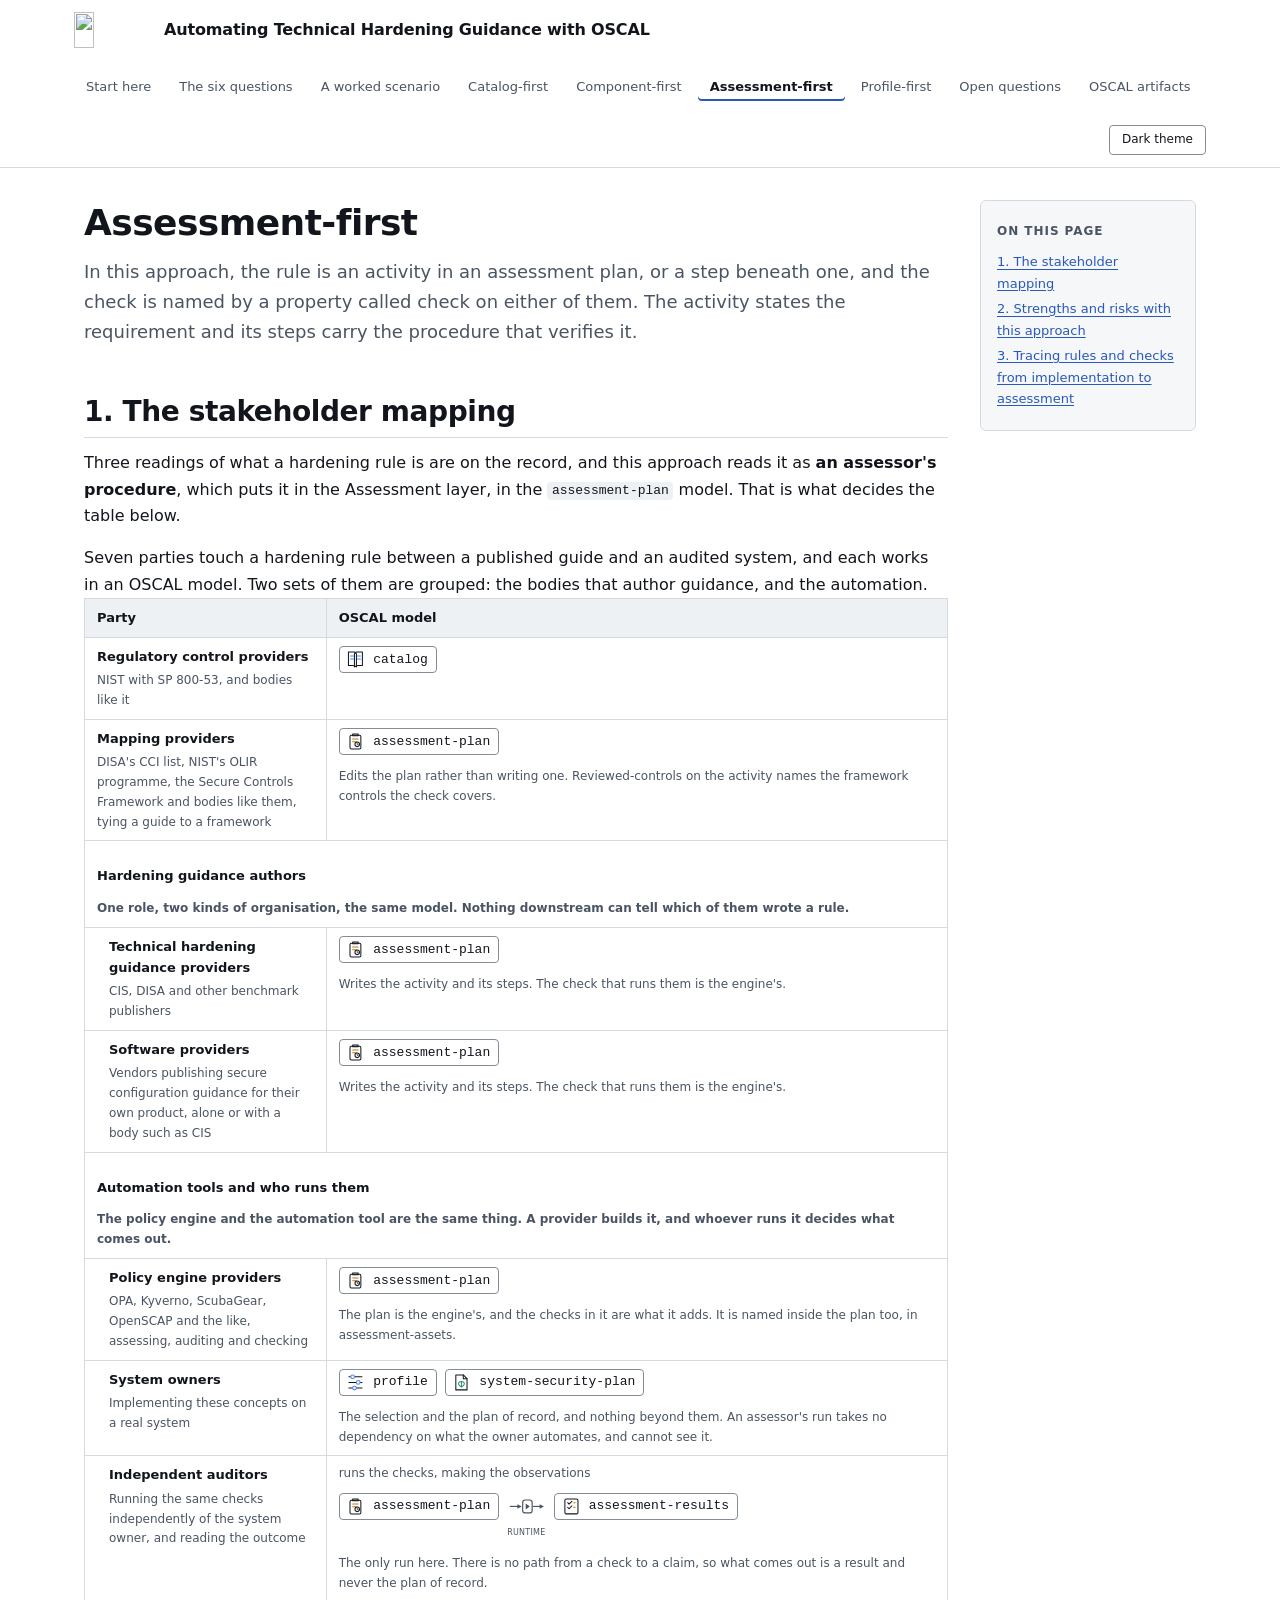
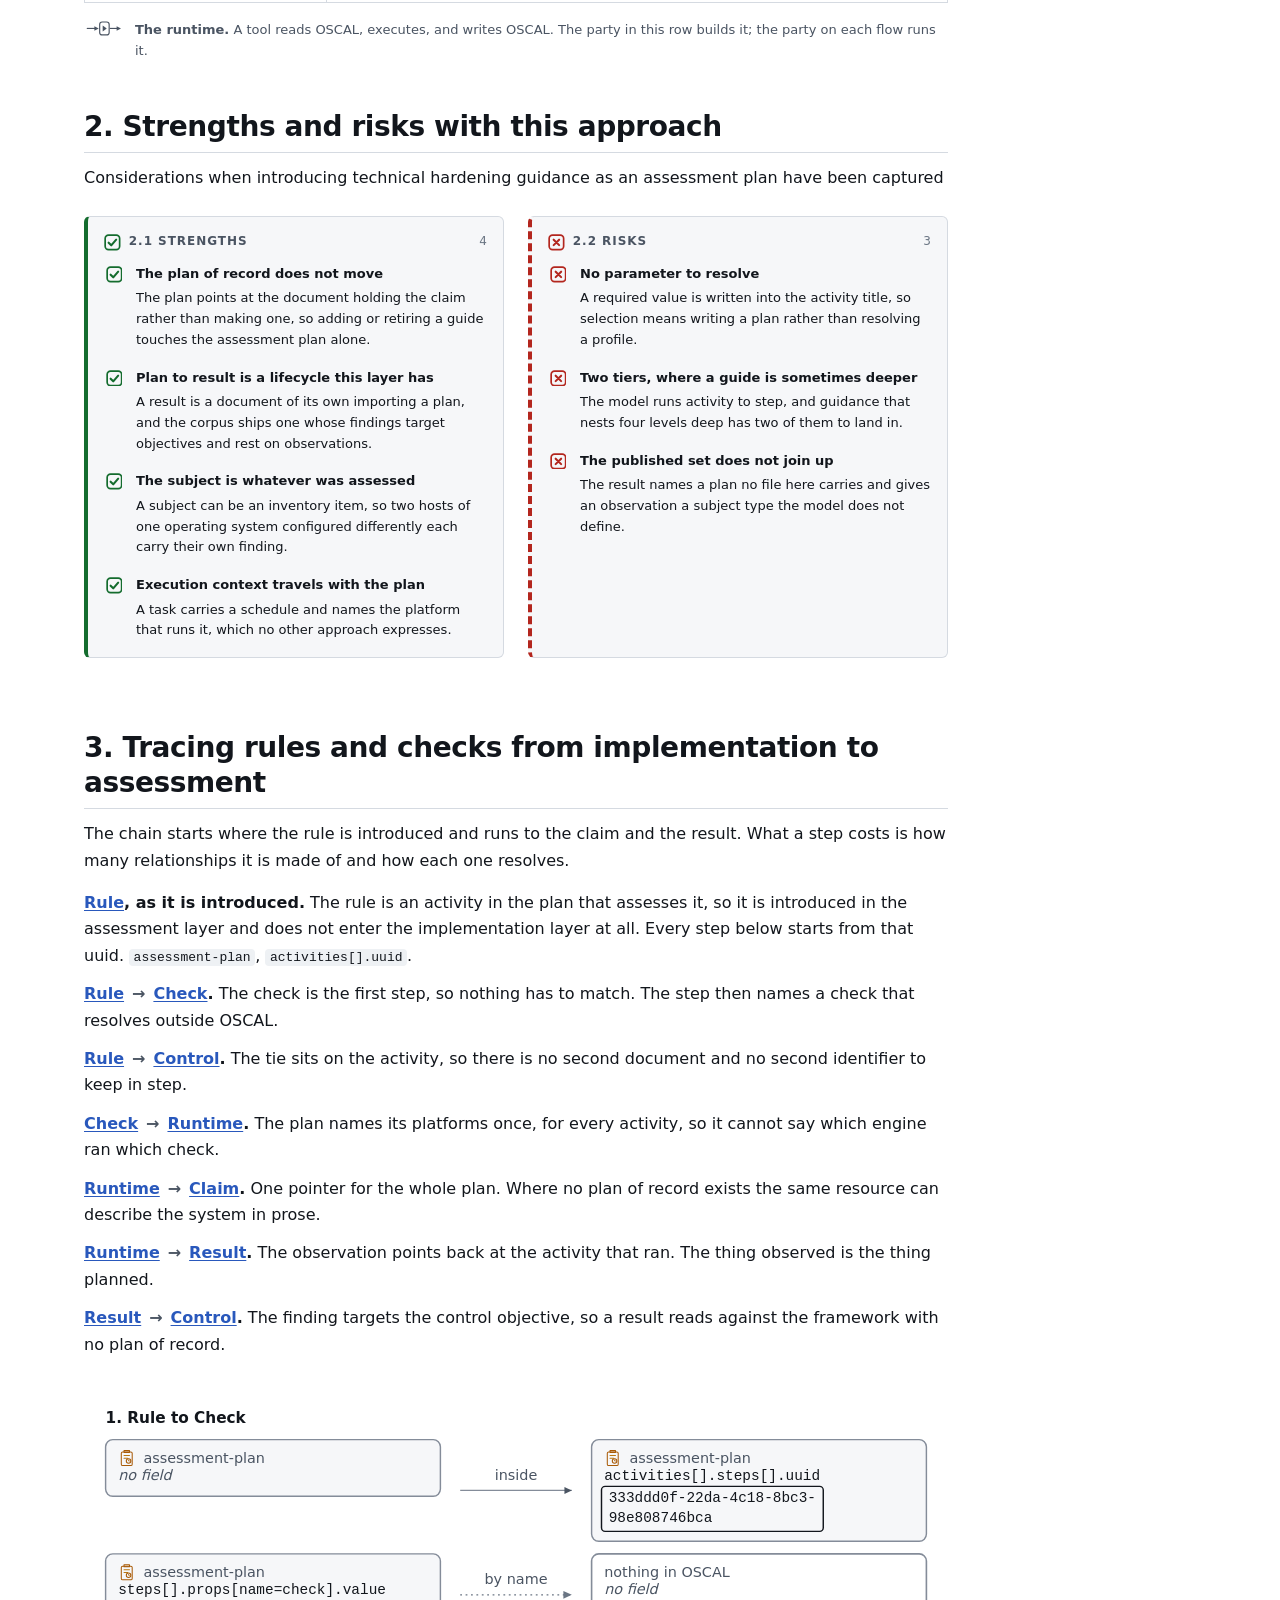
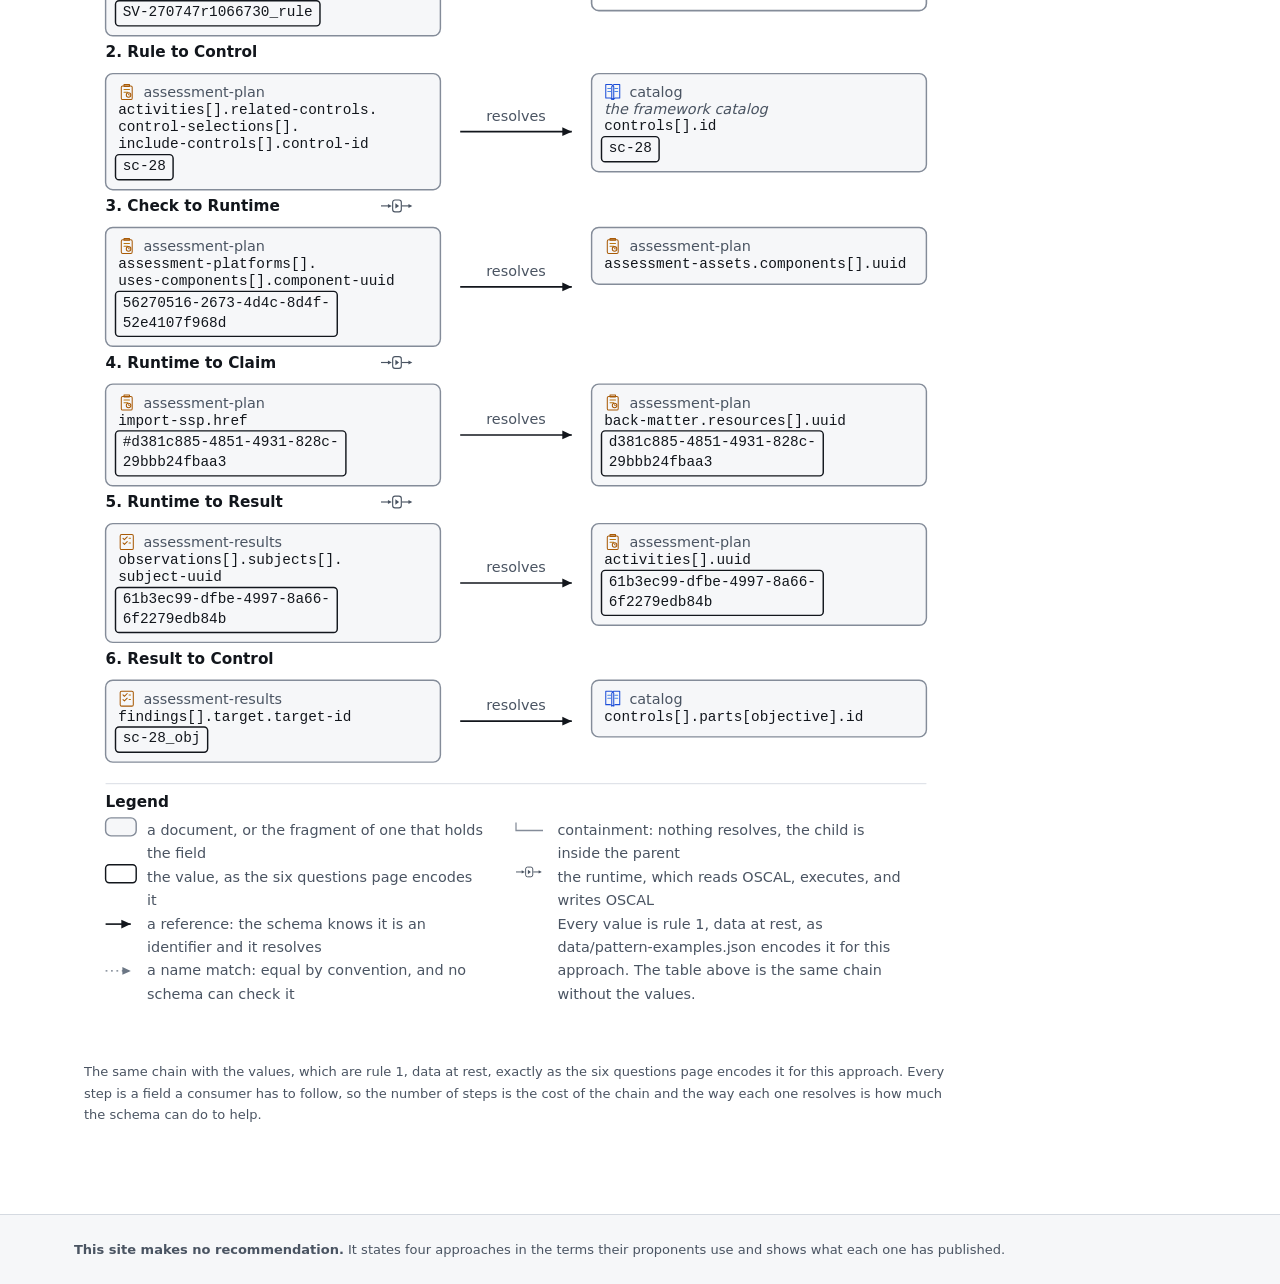
==== docs/analysis/2026-08-automating-technical-hardening-guidance/assessment-first.html @ 4251d50b "Add profile-first, a fourth approach, from the executable assessment methods concept note The harden" ====
<!doctype html>
<html lang="en" data-base=".">
<head>
<meta charset="utf-8">
<meta name="viewport" content="width=device-width, initial-scale=1">
<title>Assessment-first | Automating Technical Hardening Guidance with OSCAL</title>
<meta name="description" content="Benchmark content is published as OSCAL assessment plans, one activity or step per recommendation, with the link to a control carried on the activity.">
<meta name="color-scheme" content="light dark">
<meta property="og:title" content="Assessment-first">
<meta property="og:description" content="Benchmark content is published as OSCAL assessment plans, one activity or step per recommendation, with the link to a control carried on the activity.">
<meta property="og:type" content="article">
<meta property="og:site_name" content="Automating Technical Hardening Guidance with OSCAL">
<meta property="og:locale" content="en">
<meta name="twitter:card" content="summary">
<meta name="twitter:title" content="Assessment-first">
<meta name="twitter:description" content="Benchmark content is published as OSCAL assessment plans, one activity or step per recommendation, with the link to a control carried on the activity.">
<link rel="stylesheet" href="./assets/site.css">
<script>
  /* Set the theme before first paint so the page never flashes the wrong one. */
  (function () {
    var t = null;
    try { t = localStorage.getItem("tfg-theme"); } catch (e) {}
    if (!t) t = matchMedia("(prefers-color-scheme: dark)").matches ? "dark" : "light";
    document.documentElement.setAttribute("data-theme", t);
  })();
</script>
</head>
<body>

<a class="skip-link" href="#main">Skip to content</a>

<header class="site-header">
  <div class="site-header__inner">
    <p class="site-title"><a href="./index.html"><img class="site-logo site-logo--light" src="./assets/brand/oscal-foundation.png" alt="" width="208" height="96"><img class="site-logo site-logo--dark" src="./assets/brand/oscal-foundation-rev.png" alt="" width="208" height="96"><span>Automating Technical Hardening Guidance with OSCAL</span></a></p>
    <nav class="site-nav" aria-label="Sections">
      <ul>
        <li><a href="./index.html">Start here</a></li>
        <li><a href="./six-questions.html">The six questions</a></li>
        <li><a href="./scenario.html">A worked scenario</a></li>
        <li><a href="./catalog-first.html">Catalog-first</a></li>
        <li><a href="./component-first.html">Component-first</a></li>
        <li><a href="./assessment-first.html">Assessment-first</a></li>
        <li><a href="./profile-first.html">Profile-first</a></li>
        <li><a href="./questions.html">Open questions</a></li>
        <li><a href="./oscal-artifacts.html">OSCAL artifacts</a></li>
      </ul>
    </nav>
    <button type="button" class="theme-toggle" aria-pressed="false">Dark theme</button>
  </div>
</header>

<main id="main">

<h1>Assessment-first</h1>
<p class="lede">In this approach, the rule is an activity in an assessment plan, or a step beneath one, and the check is named by a property called check on either of them. The activity states the requirement and its steps carry the procedure that verifies it.</p>
<nav class="toc" aria-label="On this page">
  <span class="toc__label">On this page</span>
  <ol>
    <li><a href="#stakeholder">1. The stakeholder mapping</a></li>
    <li><a href="#tradeoffs">2. Strengths and risks with this approach</a></li>
    <li><a href="#joins">3. Tracing rules and checks from implementation to assessment</a></li>
  </ol>
</nav>
<section id="stakeholder">
<h2>1. The stakeholder mapping</h2>
<div class="tier2">
  <p>Three readings of what a hardening rule is are on the record, and this approach reads it as <strong>an assessor's procedure</strong>, which puts it in the Assessment layer, in the <code>assessment-plan</code> model. That is what decides the table below.</p>
  <p>Seven parties touch a hardening rule between a published guide and an audited system, and each works in an OSCAL model. Two sets of them are grouped: the bodies that author guidance, and the automation.</p>
</div>
<table class="criteria-table stakeholders">
  <thead><tr><th scope="col">Party</th><th scope="col">OSCAL model</th></tr></thead>
  <tbody>
    <tr><th scope="row">Regulatory control providers<span class="stakeholders__who">NIST with SP 800-53, and bodies like it</span></th><td><span class="mflow"><span class="mtile"><span class="model-icon model-icon--control"><svg viewBox="13.0728 14.0728 37.8544 37.8544" aria-hidden="true" focusable="false"><path d="M18 18H30L34 22V48L27 45H18V18Z" stroke-width="2.08" stroke-linecap="round" stroke-linejoin="round" stroke="currentColor" fill="none"/><path d="M46 18H34L30 22V48L37 45H46V18Z" stroke-width="2.08" stroke-linecap="round" stroke-linejoin="round" stroke="currentColor" fill="none"/><path d="M22 26L28 26" class="model-icon__soft" stroke-width="2.08" stroke-linecap="round" fill="none"/><path d="M22 32L28 32" class="model-icon__soft" stroke-width="2.08" stroke-linecap="round" fill="none"/><path d="M36 26L42 26" class="model-icon__soft" stroke-width="2.08" stroke-linecap="round" fill="none"/><path d="M36 32L42 32" class="model-icon__soft" stroke-width="2.08" stroke-linecap="round" fill="none"/></svg></span><span class="mtile__name">catalog</span></span></span></td></tr>
    <tr><th scope="row">Mapping providers<span class="stakeholders__who">DISA's CCI list, NIST's OLIR programme, the Secure Controls Framework and bodies like them, tying a guide to a framework</span></th><td><span class="mflow"><span class="mtile"><span class="model-icon model-icon--assessment"><svg viewBox="11.1907 10.6907 41.6186 41.6186" aria-hidden="true" focusable="false"><rect x="20" y="18" width="24" height="30" rx="3" stroke-width="2.27" stroke="currentColor" fill="none"/><path d="M26 15H38V19H26V15Z" stroke-width="2.27" stroke-linejoin="round" stroke="currentColor" fill="none"/><path d="M26 26L38 26" class="model-icon__soft" stroke-width="2.27" stroke-linecap="round" fill="none"/><path d="M26 32L34 32" class="model-icon__soft" stroke-width="2.27" stroke-linecap="round" fill="none"/><circle cx="36" cy="38" r="5" stroke-width="2.27" stroke="currentColor" fill="none"/><path d="M36 36V38H38" stroke-width="1.70" stroke-linecap="round" stroke="currentColor" fill="none"/></svg></span><span class="mtile__name">assessment-plan</span></span></span><span class="stakeholders__note">Edits the plan rather than writing one. Reviewed-controls on the activity names the framework controls the check covers.</span></td></tr>
    <tr class="stakeholders__group"><th scope="colgroup" colspan="2">Hardening guidance authors<span class="stakeholders__note">One role, two kinds of organisation, the same model. Nothing downstream can tell which of them wrote a rule.</span></th></tr>
    <tr class="stakeholders__in"><th scope="row">Technical hardening guidance providers<span class="stakeholders__who">CIS, DISA and other benchmark publishers</span></th><td><span class="mflow"><span class="mtile"><span class="model-icon model-icon--assessment"><svg viewBox="11.1907 10.6907 41.6186 41.6186" aria-hidden="true" focusable="false"><rect x="20" y="18" width="24" height="30" rx="3" stroke-width="2.27" stroke="currentColor" fill="none"/><path d="M26 15H38V19H26V15Z" stroke-width="2.27" stroke-linejoin="round" stroke="currentColor" fill="none"/><path d="M26 26L38 26" class="model-icon__soft" stroke-width="2.27" stroke-linecap="round" fill="none"/><path d="M26 32L34 32" class="model-icon__soft" stroke-width="2.27" stroke-linecap="round" fill="none"/><circle cx="36" cy="38" r="5" stroke-width="2.27" stroke="currentColor" fill="none"/><path d="M36 36V38H38" stroke-width="1.70" stroke-linecap="round" stroke="currentColor" fill="none"/></svg></span><span class="mtile__name">assessment-plan</span></span></span><span class="stakeholders__note">Writes the activity and its steps. The check that runs them is the engine's.</span></td></tr>
    <tr class="stakeholders__in"><th scope="row">Software providers<span class="stakeholders__who">Vendors publishing secure configuration guidance for their own product, alone or with a body such as CIS</span></th><td><span class="mflow"><span class="mtile"><span class="model-icon model-icon--assessment"><svg viewBox="11.1907 10.6907 41.6186 41.6186" aria-hidden="true" focusable="false"><rect x="20" y="18" width="24" height="30" rx="3" stroke-width="2.27" stroke="currentColor" fill="none"/><path d="M26 15H38V19H26V15Z" stroke-width="2.27" stroke-linejoin="round" stroke="currentColor" fill="none"/><path d="M26 26L38 26" class="model-icon__soft" stroke-width="2.27" stroke-linecap="round" fill="none"/><path d="M26 32L34 32" class="model-icon__soft" stroke-width="2.27" stroke-linecap="round" fill="none"/><circle cx="36" cy="38" r="5" stroke-width="2.27" stroke="currentColor" fill="none"/><path d="M36 36V38H38" stroke-width="1.70" stroke-linecap="round" stroke="currentColor" fill="none"/></svg></span><span class="mtile__name">assessment-plan</span></span></span><span class="stakeholders__note">Writes the activity and its steps. The check that runs them is the engine's.</span></td></tr>
    <tr class="stakeholders__group"><th scope="colgroup" colspan="2">Automation tools and who runs them<span class="stakeholders__note">The policy engine and the automation tool are the same thing. A provider builds it, and whoever runs it decides what comes out.</span></th></tr>
    <tr class="stakeholders__in"><th scope="row">Policy engine providers<span class="stakeholders__who">OPA, Kyverno, ScubaGear, OpenSCAP and the like, assessing, auditing and checking</span></th><td><span class="mflow"><span class="mtile"><span class="model-icon model-icon--assessment"><svg viewBox="11.1907 10.6907 41.6186 41.6186" aria-hidden="true" focusable="false"><rect x="20" y="18" width="24" height="30" rx="3" stroke-width="2.27" stroke="currentColor" fill="none"/><path d="M26 15H38V19H26V15Z" stroke-width="2.27" stroke-linejoin="round" stroke="currentColor" fill="none"/><path d="M26 26L38 26" class="model-icon__soft" stroke-width="2.27" stroke-linecap="round" fill="none"/><path d="M26 32L34 32" class="model-icon__soft" stroke-width="2.27" stroke-linecap="round" fill="none"/><circle cx="36" cy="38" r="5" stroke-width="2.27" stroke="currentColor" fill="none"/><path d="M36 36V38H38" stroke-width="1.70" stroke-linecap="round" stroke="currentColor" fill="none"/></svg></span><span class="mtile__name">assessment-plan</span></span></span><span class="stakeholders__note">The plan is the engine's, and the checks in it are what it adds. It is named inside the plan too, in assessment-assets.</span></td></tr>
    <tr class="stakeholders__in"><th scope="row">System owners<span class="stakeholders__who">Implementing these concepts on a real system</span></th><td><span class="mflow"><span class="mtile"><span class="model-icon model-icon--control"><svg viewBox="11.8161 11.8161 40.3678 40.3678" aria-hidden="true" focusable="false"><path d="M18 20H46" stroke-width="2.21" stroke-linecap="round" stroke="currentColor" fill="none"/><path d="M18 32H46" stroke-width="2.21" stroke-linecap="round" stroke="currentColor" fill="none"/><path d="M18 44H46" stroke-width="2.21" stroke-linecap="round" stroke="currentColor" fill="none"/><circle cx="26" cy="20" r="4" class="model-icon__soft model-icon__knockout" stroke-width="2.21"/><circle cx="38" cy="32" r="4" class="model-icon__soft model-icon__knockout" stroke-width="2.21"/><circle cx="30" cy="44" r="4" class="model-icon__soft model-icon__knockout" stroke-width="2.21"/></svg></span><span class="mtile__name">profile</span></span><span class="mtile"><span class="model-icon model-icon--implementation"><svg viewBox="11.8161 11.8161 40.3678 40.3678" aria-hidden="true" focusable="false"><path d="M20 16H36L44 24V48H20V16Z" stroke-width="2.21" stroke-linecap="round" stroke-linejoin="round" stroke="currentColor" fill="none"/><path d="M36 16V24H44" stroke-width="2.21" stroke-linecap="round" stroke-linejoin="round" stroke="currentColor" fill="none"/><path d="M32 30V40M32 30L28 31L26 33L26 36L28 39L32 42L36 39L38 36L38 33L36 31L32 30Z" class="model-icon__soft" stroke-width="2.21" stroke-linecap="round" stroke-linejoin="round" fill="none"/></svg></span><span class="mtile__name">system-security-plan</span></span></span><span class="stakeholders__note">The selection and the plan of record, and nothing beyond them. An assessor's run takes no dependency on what the owner automates, and cannot see it.</span></td></tr>
    <tr class="stakeholders__in"><th scope="row">Independent auditors<span class="stakeholders__who">Running the same checks independently of the system owner, and reading the outcome</span></th><td><span class="mflow"><span class="mflow__by">runs the checks, making the observations</span><span class="mflow__run"><span class="lineage__end"><span class="lineage__box"><span class="mtile"><span class="model-icon model-icon--assessment"><svg viewBox="11.1907 10.6907 41.6186 41.6186" aria-hidden="true" focusable="false"><rect x="20" y="18" width="24" height="30" rx="3" stroke-width="2.27" stroke="currentColor" fill="none"/><path d="M26 15H38V19H26V15Z" stroke-width="2.27" stroke-linejoin="round" stroke="currentColor" fill="none"/><path d="M26 26L38 26" class="model-icon__soft" stroke-width="2.27" stroke-linecap="round" fill="none"/><path d="M26 32L34 32" class="model-icon__soft" stroke-width="2.27" stroke-linecap="round" fill="none"/><circle cx="36" cy="38" r="5" stroke-width="2.27" stroke="currentColor" fill="none"/><path d="M36 36V38H38" stroke-width="1.70" stroke-linecap="round" stroke="currentColor" fill="none"/></svg></span><span class="mtile__name">assessment-plan</span></span></span><span class="lineage__q"></span></span><span class="lineage__end lineage__end--mark"><span class="lineage__box"><svg class="mflow__runtime" viewBox="0 0 46 20" aria-hidden="true" focusable="false"><path d="M1,10 H12.5" fill="none" stroke="currentColor" stroke-width="1.5"/><path d="M16.4,10 L10.8,7.1 v5.8 Z" fill="currentColor"/><rect x="17.6" y="1.7" width="12.2" height="16.6" rx="3.2" fill="none" stroke="currentColor" stroke-width="1.5"/><path d="M21.5,6.1 L26.7,10 L21.5,13.9 Z" fill="currentColor"/><path d="M30.6,10 H41" fill="none" stroke="currentColor" stroke-width="1.5"/><path d="M45,10 L39.4,7.1 v5.8 Z" fill="currentColor"/></svg></span><span class="lineage__q">runtime</span><span class="visually-hidden"> is read by the policy engine, which runs and writes </span></span><span class="lineage__end"><span class="lineage__box"><span class="mtile"><span class="model-icon model-icon--assessment"><svg viewBox="11.8161 11.8161 40.3678 40.3678" aria-hidden="true" focusable="false"><rect x="18" y="16" width="28" height="32" rx="3" stroke-width="2.21" stroke="currentColor" fill="none"/><path d="M24 24L27 27L33 21" stroke-width="2.21" stroke-linecap="round" stroke-linejoin="round" stroke="currentColor" fill="none"/><path d="M24 34L27 37L33 31" stroke-width="2.21" stroke-linecap="round" stroke-linejoin="round" stroke="currentColor" fill="none"/><path d="M37 24L40 24" class="model-icon__soft" stroke-width="2.21" stroke-linecap="round" fill="none"/><path d="M37 34L40 34" class="model-icon__soft" stroke-width="2.21" stroke-linecap="round" fill="none"/></svg></span><span class="mtile__name">assessment-results</span></span></span><span class="lineage__q"></span></span></span></span><span class="stakeholders__note">The only run here. There is no path from a check to a claim, so what comes out is a result and never the plan of record.</span></td></tr>
  </tbody>
</table>
<p class="stakeholders__key"><svg class="mflow__runtime" viewBox="0 0 46 20" aria-hidden="true" focusable="false"><path d="M1,10 H12.5" fill="none" stroke="currentColor" stroke-width="1.5"/><path d="M16.4,10 L10.8,7.1 v5.8 Z" fill="currentColor"/><rect x="17.6" y="1.7" width="12.2" height="16.6" rx="3.2" fill="none" stroke="currentColor" stroke-width="1.5"/><path d="M21.5,6.1 L26.7,10 L21.5,13.9 Z" fill="currentColor"/><path d="M30.6,10 H41" fill="none" stroke="currentColor" stroke-width="1.5"/><path d="M45,10 L39.4,7.1 v5.8 Z" fill="currentColor"/></svg><span><strong>The runtime.</strong> A tool reads OSCAL, executes, and writes OSCAL. The party in this row builds it; the party on each flow runs it.</span></p>
</section>
<section id="tradeoffs">
<h2>2. Strengths and risks with this approach</h2>
<div class="tier2">
  <p>Considerations when introducing technical hardening guidance as an assessment plan have been captured</p>
</div>
<div class="tradeoffs">
  <div class="tradeoffs__side tradeoffs__side--pro">
    <h3 class="tradeoffs__head"><span class="tradeoff__mark"><svg viewBox="0 0 16 16" aria-hidden="true" focusable="false"><rect x="1.1" y="1.1" width="13.8" height="13.8" rx="3.2" fill="none" stroke="currentColor" stroke-width="1.6"/><path d="M4.4 8.3 L6.9 10.8 L11.6 5.4" fill="none" stroke="currentColor" stroke-width="2" stroke-linecap="round" stroke-linejoin="round"/></svg></span>2.1 Strengths<span class="tradeoffs__count">4</span></h3>
    <ol class="tradeoffs__list">
      <li class="tradeoff">
        <span class="tradeoff__mark"><svg viewBox="0 0 16 16" aria-hidden="true" focusable="false"><rect x="1.1" y="1.1" width="13.8" height="13.8" rx="3.2" fill="none" stroke="currentColor" stroke-width="1.6"/><path d="M4.4 8.3 L6.9 10.8 L11.6 5.4" fill="none" stroke="currentColor" stroke-width="2" stroke-linecap="round" stroke-linejoin="round"/></svg></span>
        <p class="tradeoff__title">The plan of record does not move</p>
        <p class="tradeoff__body">The plan points at the document holding the claim rather than making one, so adding or retiring a guide touches the assessment plan alone.</p>
      </li>
      <li class="tradeoff">
        <span class="tradeoff__mark"><svg viewBox="0 0 16 16" aria-hidden="true" focusable="false"><rect x="1.1" y="1.1" width="13.8" height="13.8" rx="3.2" fill="none" stroke="currentColor" stroke-width="1.6"/><path d="M4.4 8.3 L6.9 10.8 L11.6 5.4" fill="none" stroke="currentColor" stroke-width="2" stroke-linecap="round" stroke-linejoin="round"/></svg></span>
        <p class="tradeoff__title">Plan to result is a lifecycle this layer has</p>
        <p class="tradeoff__body">A result is a document of its own importing a plan, and the corpus ships one whose findings target objectives and rest on observations.</p>
      </li>
      <li class="tradeoff">
        <span class="tradeoff__mark"><svg viewBox="0 0 16 16" aria-hidden="true" focusable="false"><rect x="1.1" y="1.1" width="13.8" height="13.8" rx="3.2" fill="none" stroke="currentColor" stroke-width="1.6"/><path d="M4.4 8.3 L6.9 10.8 L11.6 5.4" fill="none" stroke="currentColor" stroke-width="2" stroke-linecap="round" stroke-linejoin="round"/></svg></span>
        <p class="tradeoff__title">The subject is whatever was assessed</p>
        <p class="tradeoff__body">A subject can be an inventory item, so two hosts of one operating system configured differently each carry their own finding.</p>
      </li>
      <li class="tradeoff">
        <span class="tradeoff__mark"><svg viewBox="0 0 16 16" aria-hidden="true" focusable="false"><rect x="1.1" y="1.1" width="13.8" height="13.8" rx="3.2" fill="none" stroke="currentColor" stroke-width="1.6"/><path d="M4.4 8.3 L6.9 10.8 L11.6 5.4" fill="none" stroke="currentColor" stroke-width="2" stroke-linecap="round" stroke-linejoin="round"/></svg></span>
        <p class="tradeoff__title">Execution context travels with the plan</p>
        <p class="tradeoff__body">A task carries a schedule and names the platform that runs it, which no other approach expresses.</p>
      </li>
    </ol>
  </div>
  <div class="tradeoffs__side tradeoffs__side--con">
    <h3 class="tradeoffs__head"><span class="tradeoff__mark"><svg viewBox="0 0 16 16" aria-hidden="true" focusable="false"><rect x="1.1" y="1.1" width="13.8" height="13.8" rx="3.2" fill="none" stroke="currentColor" stroke-width="1.6"/><path d="M5.4 5.4 L10.6 10.6 M10.6 5.4 L5.4 10.6" fill="none" stroke="currentColor" stroke-width="2" stroke-linecap="round"/></svg></span>2.2 Risks<span class="tradeoffs__count">3</span></h3>
    <ol class="tradeoffs__list">
      <li class="tradeoff">
        <span class="tradeoff__mark"><svg viewBox="0 0 16 16" aria-hidden="true" focusable="false"><rect x="1.1" y="1.1" width="13.8" height="13.8" rx="3.2" fill="none" stroke="currentColor" stroke-width="1.6"/><path d="M5.4 5.4 L10.6 10.6 M10.6 5.4 L5.4 10.6" fill="none" stroke="currentColor" stroke-width="2" stroke-linecap="round"/></svg></span>
        <p class="tradeoff__title">No parameter to resolve</p>
        <p class="tradeoff__body">A required value is written into the activity title, so selection means writing a plan rather than resolving a profile.</p>
      </li>
      <li class="tradeoff">
        <span class="tradeoff__mark"><svg viewBox="0 0 16 16" aria-hidden="true" focusable="false"><rect x="1.1" y="1.1" width="13.8" height="13.8" rx="3.2" fill="none" stroke="currentColor" stroke-width="1.6"/><path d="M5.4 5.4 L10.6 10.6 M10.6 5.4 L5.4 10.6" fill="none" stroke="currentColor" stroke-width="2" stroke-linecap="round"/></svg></span>
        <p class="tradeoff__title">Two tiers, where a guide is sometimes deeper</p>
        <p class="tradeoff__body">The model runs activity to step, and guidance that nests four levels deep has two of them to land in.</p>
      </li>
      <li class="tradeoff">
        <span class="tradeoff__mark"><svg viewBox="0 0 16 16" aria-hidden="true" focusable="false"><rect x="1.1" y="1.1" width="13.8" height="13.8" rx="3.2" fill="none" stroke="currentColor" stroke-width="1.6"/><path d="M5.4 5.4 L10.6 10.6 M10.6 5.4 L5.4 10.6" fill="none" stroke="currentColor" stroke-width="2" stroke-linecap="round"/></svg></span>
        <p class="tradeoff__title">The published set does not join up</p>
        <p class="tradeoff__body">The result names a plan no file here carries and gives an observation a subject type the model does not define.</p>
      </li>
    </ol>
  </div>
</div>
</section>
<section id="joins" class="wide">
<h2>3. Tracing rules and checks from implementation to assessment</h2>
<div class="tier2">
  <p>The chain starts where the rule is introduced and runs to the claim and the result. What a step costs is how many relationships it is made of and how each one resolves.</p>
  <ol class="joins__steps">
    <li><strong><a href="./six-questions.html#q1-assessment-first">Rule</a>, as it is introduced.</strong> The rule is an activity in the plan that assesses it, so it is introduced in the assessment layer and does not enter the implementation layer at all. Every step below starts from that uuid. <code>assessment-plan</code>, <code>activities[].uuid</code>.</li>
    <li><strong><a href="./six-questions.html#q1-assessment-first">Rule</a> <span class="joins__to" aria-hidden="true">&rarr;</span><span class="visually-hidden">to</span> <a href="./six-questions.html#q3-assessment-first">Check</a>.</strong> The check is the first step, so nothing has to match. The step then names a check that resolves outside OSCAL.</li>
    <li><strong><a href="./six-questions.html#q1-assessment-first">Rule</a> <span class="joins__to" aria-hidden="true">&rarr;</span><span class="visually-hidden">to</span> <a href="./six-questions.html#q2-assessment-first">Control</a>.</strong> The tie sits on the activity, so there is no second document and no second identifier to keep in step.</li>
    <li><strong><a href="./six-questions.html#q3-assessment-first">Check</a> <span class="joins__to" aria-hidden="true">&rarr;</span><span class="visually-hidden">to</span> <a href="./six-questions.html#q5-assessment-first">Runtime</a>.</strong> The plan names its platforms once, for every activity, so it cannot say which engine ran which check.</li>
    <li><strong><a href="./six-questions.html#q5-assessment-first">Runtime</a> <span class="joins__to" aria-hidden="true">&rarr;</span><span class="visually-hidden">to</span> <a href="./six-questions.html#q6a-assessment-first">Claim</a>.</strong> One pointer for the whole plan. Where no plan of record exists the same resource can describe the system in prose.</li>
    <li><strong><a href="./six-questions.html#q5-assessment-first">Runtime</a> <span class="joins__to" aria-hidden="true">&rarr;</span><span class="visually-hidden">to</span> <a href="./six-questions.html#q6b-assessment-first">Result</a>.</strong> The observation points back at the activity that ran. The thing observed is the thing planned.</li>
    <li><strong><a href="./six-questions.html#q6b-assessment-first">Result</a> <span class="joins__to" aria-hidden="true">&rarr;</span><span class="visually-hidden">to</span> <a href="./six-questions.html#q2-assessment-first">Control</a>.</strong> The finding targets the control objective, so a result reads against the framework with no plan of record.</li>
  </ol>
</div>
<figure>
  <div class="diagram" data-diagram="73-join-assessment"></div>
  <figcaption>The same chain with the values, which are rule 1, data at rest, exactly as the six questions page encodes it for this approach. Every step is a field a consumer has to follow, so the number of steps is the cost of the chain and the way each one resolves is how much the schema can do to help.</figcaption>
</figure>
</section>

</main>

<!-- Footer kept identical to assets/shell.html. The generator used to emit a
     longer one carrying provenance, sources and a data-generated stamp; the
     shell was since reduced to the one line that matters and site.js stopped
     wiring data-generated, so regenerating these pages reintroduced a hook
     nothing filled. One footer, one place. -->
<footer class="site-footer">
  <div class="site-footer__inner">
    <p><strong>This site makes no recommendation.</strong> It states four approaches in the
       terms their proponents use and shows what each one has published.</p>
  </div>
</footer>

<!-- Read only when the page is opened from a folder rather than served.
     Generated by tools/bundle.py from data/; a served copy ignores it. -->
<script src="./assets/bundle.js"></script>
<script src="./assets/highlight.js"></script>
<script src="./assets/site.js"></script>

</body>
</html>
---- docs/analysis/2026-08-automating-technical-hardening-guidance/assets/site.css ----
/* ==========================================================================
   The six questions about a rule and a check
   Design system. One stylesheet, no build step, no external requests.

   Sections, in order:
     1. TOKENS        the only place raw colour values appear
     2. RESET
     3. LAYOUT
     4. TYPOGRAPHY
     5. COMPONENTS
     6. UTILITIES
     7. PRINT
     8. REDUCED MOTION

   The question palette was selected by simulation, not by eye. Six hues sit on
   a monotonic lightness ladder so that dichromats retain a second discriminating
   channel when hue collapses. Measured minimum perceptual distance (CIE76)
   across normal vision, deuteranopia and protanopia:
       light theme   dE 23.4 dichromat / 32.9 normal
       dark theme    dE 18.8 dichromat / 35.0 normal
   Colour is never the only channel: every rendering also carries the question
   number and a short label.
   ========================================================================== */

/* ==========================================================================
   1. TOKENS
   ========================================================================== */

:root {
  /* --- surface, text, line ------------------------------------------------ */
  --bg:             #FFFFFF;
  --bg-subtle:      #F6F7F9;
  --bg-inset:       #EEF1F4;
  --bg-code:        #F8F9FB;
  --text:           #12161C;
  --text-muted:     #4A5462;
  --text-faint:     #6B7684;
  --border:         #D5DAE1;   /* hairline separators, decorative           */
  --border-strong:  #848C99;   /* meaningful outlines, 3.39:1 on --bg       */

  /* --- accent -------------------------------------------------------------
     The OSCAL Foundation's primary is #4E79D8, hue 221, saturation 0.64. It is
     4.16:1 on --bg and 4.36:1 on the dark --bg, so it clears neither theme's
     4.5 for a link and cannot be the accent itself. Adopting it as one would
     have traded this file's whole argument for a colour match.

     So the hue and the saturation are adopted and only the lightness moves,
     to wherever the contrast the site already had comes back. 45% here, 6.53:1
     against the 6.57:1 of the #0B5FA5 it replaces; 75% in dark, 8.36:1 against
     8.29:1. Every accent pair on the site is within 0.07 of where it was, and
     the hue is the Foundation's rather than the cyan-leaning 205 it was.

     The brand blue is drawn at full strength where it is identity rather than
     text, which is the one place 4.16:1 is the right number. */
  --accent:         #2958BC;   /* 6.53:1 on --bg, 6.09:1 on --bg-subtle */
  --accent-fg:      #FFFFFF;   /* 6.53:1 on --accent */
  --focus:          #2958BC;
  --shadow:         0 1px 2px rgb(18 22 28 / 8%), 0 4px 12px rgb(18 22 28 / 6%);

  /* --- media-type icon ----------------------------------------------------
     A PDF badge is red because a reader expects it to be, and expectation is
     worth something on an icon that has to be recognised at 27px. It is the
     one media type with a colour convention, so it is the one that gets a
     token; XML and JSON stay on --accent with everything else that links.

     This is decoration, not information. Red and --accent sit at almost the
     same lightness, 1.1:1, so they collapse for a dichromat and in grayscale.
     What tells the three media types apart is the word on the badge, which is
     part of the drawing, and the file name and type on the link's own title.
     Contrast here is measured against --bg, because the letters are reversed
     out of the fill in the page colour. */
  --micon-pdf:      #C0281E;   /* 5.89:1 on --bg */

  /* --- strength and risk ---------------------------------------------------
     The two colours of the tradeoffs block, and the one place on this site
     where green and red carry meaning. Three things make that safe.

     They are never the only channel. Each entry carries a box with a tick or a
     box with a cross, which are different shapes; the two columns keep the
     solid and dashed edges they had before the colour arrived; and each column
     is headed with the word. A dichromat, a grayscale printer and a screen
     reader each have something to go on.

     They are matched in contrast, deliberately, to within a hundredth: 6.53
     against 6.54 here and 7.97 against 7.98 in dark. A red that shouted louder
     than the green would be an argument, on a block whose whole point is that
     the two sides are given the same weight.

     They clear 4.5:1 on both surfaces they are drawn on, so they would be
     legible as text and are comfortable as a 1.6px stroke. */
  --strength:       #146C2E;   /* 6.53:1 on --bg, 6.10:1 on --bg-subtle */
  --risk:           #B3261E;   /* 6.54:1 on --bg, 6.10:1 on --bg-subtle */

  /* --- the inline JSON view ------------------------------------------------
     A code surface that does not follow the theme. The worked example's JSON is
     read as an artifact rather than as page content, and an artifact that
     inverts when the reader flips the theme reads as part of the page. So these
     five are identical in both themes, which is why they are written twice
     rather than inherited: tools/verify.py --a11y resolves tokens per theme and
     a token defined in one block only would be missing from the other.

     Contrast is measured against --code-bg rather than --bg, because nothing
     here is ever drawn on the page background. */
  --code-bg:        #12161C;
  --code-fg:        #E8ECF1;   /* 14.8:1 on --code-bg */
  --code-dim:       #8592A2;   /* 5.9:1 on --code-bg, for context lines */
  --code-focus:     #1E2733;   /* the lift under the lines being pointed at */
  --code-rule:      #303A47;
  /* Syntax, on the same fixed surface. Defined in both blocks with the same
     values so the two definitions cannot drift. */
  --code-key:       #8FC8FF;   /* 8.9:1 on --code-bg */
  --code-str:       #A5D6FF;   /* 10.6:1 */
  --code-num:       #F2CC60;   /* 11.5:1 */
  --code-bool:      #FFA657;   /* 9.6:1 */
  --code-warn-bg:   #3D2D0A;

  /* --- question palette, base (borders, diagram strokes, chip accents) ----
     The framework is the six questions. These token names, the .slot-*
     classes and the slot keys in data/ still say slot: they are machine
     identifiers no reader ever sees, and renaming them would churn this
     file, tools/diagrams.py and nineteen SVG files for no reader's benefit.
     Everything rendered says question. */
  --slot-1: #930019;   /* Rule                       hue  30, L* 30 */
  --slot-2: #004DB3;   /* Control tie                hue 290, L* 35 */
  --slot-3: #00696C;   /* Check                      hue 200, L* 40 */
  --slot-4: #0071A7;   /* Subject                    hue 260, L* 45 */
  --slot-5: #6F7F00;   /* Actor                      hue 110, L* 50 */
  --slot-6: #009765;   /* Satisfaction               hue 160, L* 55 */

  --slot-1-bg: #FFEDEA;  --slot-1-fg: #8F0F1D;  --slot-1-border: #9D413C;
  --slot-2-bg: #EFEFFF;  --slot-2-fg: #1248A5;  --slot-2-border: #5666B0;
  --slot-3-bg: #D7F7F7;  --slot-3-fg: #005759;  --slot-3-border: #008588;
  --slot-4-bg: #E6F2FF;  --slot-4-fg: #00527C;  --slot-4-border: #008BCD;
  --slot-5-bg: #F2F2DD;  --slot-5-fg: #485300;  --slot-5-border: #8E9645;
  --slot-6-bg: #DEF6E9;  --slot-6-fg: #005A3A;  --slot-6-border: #47B081;

  /* --- empty-state renderings ---------------------------------------------
     Three states must be told apart in colour, in grayscale and in print, so
     each is carried by geometry rather than by hue. */
  --empty-line:        var(--border-strong);
  --empty-dot:         var(--text-faint);
  --empty-absent-fill: #E3E7EC;

  /* --- approach identity, for diagram footprints only ----------------------
     These are NOT part of the question palette and never colour a question.
     They tint the footprint outlines on the layer map and the path overlays
     on the three-readers figure, and nothing else.

     Three constraints decided them, in this order.
     1. Equal weight. All four sit at CIE L* 47 (light) / L* 71 (dark) and at
        the same chroma, so no approach is louder than another. Equal lightness
        is what neutrality requires here and it is the opposite of the
        question palette, whose whole point is a lightness ladder.
     2. No valence. The hues are 185, 265, 340 and 100: teal, blue, mauve,
        olive. A 120-degree triad would have forced a red, a green and an
        amber onto three positions in a live disagreement, which is an
        argument no word count can see, and the fourth hue was chosen in the
        widest gap the first three left rather than at a red or a green.
     3. Hue is decorative. Because lightness is equal, dichromats cannot
        separate these four, and that is accepted: approach identity on every
        diagram is carried by outline offset, by a marker shape and by a
        written label. Colour only reinforces. verify.py --a11y asserts the
        equal-luminance property; verify.py --diagrams asserts that every
        approach outline also carries a marker and a label.
     Assignment is a fixed mapping, made once when the palette was built and
     deliberately not changed when the display order moved to the pre-read's
     option letters. A hue that changed hands would invalidate every published
     figure and every association a reader had already formed, and it would buy
     nothing: the three are equal-lightness and carry no valence, so which hue an
     approach has means nothing. */
  --approach-assessment: #007E73;   /* hue 185, 4.96:1 on --bg */
  --approach-catalog:    #3B74A5;   /* hue 265, 4.97:1 on --bg */
  --approach-component:  #985C82;   /* hue 340, 5.01:1 on --bg */
  /* The fourth arrived after the palette was built and took the hue the other
     three had left widest open: 100, an olive, at the same L* 47 and the same
     chroma, so the equal-weight rule holds for four as it held for three and
     nothing the first three carried had to move. */
  --approach-profile:    #777139;   /* hue 100, 4.99:1 on --bg */

  /* --- the three OSCAL layers ---------------------------------------------
     The model icons are coloured by layer, not by approach. A model belongs to
     one layer and is used by whichever approaches reach it: assessment-plan is
     the assessment layer whether catalog-first, component-first or
     assessment-first is the one putting content in it. Colouring these with
     --approach-* would have said the opposite.

     Blue, green and amber as authored in assets/images. Each trio is a chip
     background, the ink of the glyph, and the lighter second tone the drawings
     use for detail. Both tones clear the 3.0 non-text ratio against their own
     chip in both themes, which is the standard for a graphical object. */
  --layer-control-bg:  #EFF6FF;  --layer-control-ink:  #1D4ED8;  --layer-control-soft:  #4C86E8;
  --layer-impl-bg:     #ECFDF5;  --layer-impl-ink:     #047857;  --layer-impl-soft:     #279270;
  --layer-assess-bg:   #FFFBEB;  --layer-assess-ink:   #A85A06;  --layer-assess-soft:   #BB7712;

  /* --- type --------------------------------------------------------------- */
  --font-sans: ui-sans-serif, system-ui, -apple-system, "Segoe UI", Roboto,
               "Helvetica Neue", Arial, sans-serif;
  --font-mono: ui-monospace, SFMono-Regular, "SF Mono", Menlo, Consolas,
               "Liberation Mono", monospace;

  --fs-xs:   0.75rem;    /* 12px  chips, pointers            */
  --fs-sm:   0.8125rem;  /* 13px  code, table cells          */
  --fs-base: 1rem;       /* 16px  body                       */
  --fs-md:   1.125rem;   /* 18px  gist                       */
  --fs-lg:   1.375rem;   /* 22px  h3                         */
  --fs-xl:   1.75rem;    /* 28px  h2                         */
  --fs-2xl:  2.25rem;    /* 36px  h1                         */

  --lh-tight: 1.25;
  --lh-body:  1.65;

  /* --- spacing, 4px base --------------------------------------------------- */
  --s1: 0.25rem;  --s2: 0.5rem;   --s3: 0.75rem;  --s4: 1rem;
  --s5: 1.5rem;   --s6: 2rem;     --s7: 3rem;     --s8: 4rem;

  /* The reading measure, set to the reading column rather than to a character
     count. 54rem is 864px, which is exactly what main leaves once its padding,
     the column gap and the 13.5rem rail are taken off 1160px, so prose fills
     the column it sits in instead of stopping short of it.

     It was 78ch, about 650px, which left 215px of empty column between the end
     of every line and the start of the rail. Bounded on both sides, that reads
     as a hole rather than as margin. A previous pass narrowed the page and the
     gutter to close it and closed about half.

     Two things make the cap still worth having. Below 1120px there is no rail,
     so the column is the full 1112px and this holds a line to the same length
     it has on a wide screen. And a reader who has raised their browser's font
     size scales the rem with it, at which point the cap stops binding and the
     column governs, which is the right way round.

     tools/verify.py --css recomputes the column from the same four values and
     fails if the two drift apart. */
  --measure: 54rem;
  --radius:  6px;
  --radius-sm: 4px;
}

[data-theme="dark"] {
  --bg:             #12161C;
  --bg-subtle:      #1A1F27;
  --bg-inset:       #222833;
  --bg-code:        #171C24;
  --text:           #E8ECF1;
  --text-muted:     #A3AEBC;
  --text-faint:     #8592A2;
  --border:         #2E3742;
  --border-strong:  #606D7C;   /* 3.44:1 on --bg */
  /* The same brand hue as the light block, lightened rather than darkened to
     reach the contrast that block explains. */
  --accent:         #96B0E8;   /* 8.36:1 on --bg, 7.62:1 on --bg-subtle */
  --accent-fg:      #0B1017;   /* 8.79:1 on --accent */
  --focus:          #96B0E8;
  --micon-pdf:      #EE8A80;   /* 7.42:1 on --bg */

  /* Strength and risk, matched to within a hundredth here too. See the note in
     the light block for why the pairing is deliberate. */
  --strength:       #4AC26B;   /* 7.97:1 on --bg, 7.26:1 on --bg-subtle */
  --risk:           #F98E85;   /* 7.98:1 on --bg, 7.28:1 on --bg-subtle */

  /* --- the inline JSON view ------------------------------------------------
     A code surface that does not follow the theme. The worked example's JSON is
     read as an artifact rather than as page content, and an artifact that
     inverts when the reader flips the theme reads as part of the page. So these
     five are identical in both themes, which is why they are written twice
     rather than inherited: tools/verify.py --a11y resolves tokens per theme and
     a token defined in one block only would be missing from the other.

     Contrast is measured against --code-bg rather than --bg, because nothing
     here is ever drawn on the page background. */
  --code-bg:        #12161C;
  --code-fg:        #E8ECF1;   /* 14.8:1 on --code-bg */
  --code-dim:       #8592A2;   /* 5.9:1 on --code-bg, for context lines */
  --code-focus:     #1E2733;   /* the lift under the lines being pointed at */
  --code-rule:      #303A47;
  /* Syntax, on the same fixed surface. Defined in both blocks with the same
     values so the two definitions cannot drift. */
  --code-key:       #8FC8FF;   /* 8.9:1 on --code-bg */
  --code-str:       #A5D6FF;   /* 10.6:1 */
  --code-num:       #F2CC60;   /* 11.5:1 */
  --code-bool:      #FFA657;   /* 9.6:1 */
  --code-warn-bg:   #3D2D0A;
  --shadow:         0 1px 2px rgb(0 0 0 / 40%), 0 4px 14px rgb(0 0 0 / 32%);

  --slot-1: #E55652;
  --slot-2: #6E8CFE;
  --slot-3: #00B2B6;
  --slot-4: #49B6FF;
  --slot-5: #B5C444;
  --slot-6: #2AE49E;

  --slot-1-bg: #452C29;  --slot-1-fg: #FFB0A7;  --slot-1-border: #AE504A;
  --slot-2-bg: #2F3144;  --slot-2-fg: #B9BFFF;  --slot-2-border: #6675C0;
  --slot-3-bg: #153839;  --slot-3-fg: #00D9DE;  --slot-3-border: #009599;
  --slot-4-bg: #213445;  --slot-4-fg: #8DCAFF;  --slot-4-border: #279BDF;
  --slot-5-bg: #333420;  --slot-5-fg: #C1CB66;  --slot-5-border: #9EA654;
  --slot-6-bg: #20372C;  --slot-6-fg: #5FE0A6;  --slot-6-border: #59C191;

  --empty-absent-fill: #262D38;

  /* Same four hues, lifted to L* 71 and held equal. 8.1:1 on --bg. */
  --approach-assessment: #00C3B3;
  --approach-catalog:    #60B4FD;
  --approach-component:  #EA91CA;
  --approach-profile:    #BAAF5D;

  /* The layers keep their hue and invert their lightness: the chip becomes a
     dark tint of the same hue and the ink lifts off it. Same three-way coding,
     read the same way round, at ratios that are higher here than in light. */
  --layer-control-bg:  #16243D;  --layer-control-ink:  #8CBAFF;  --layer-control-soft:  #5E8FD6;
  --layer-impl-bg:     #12291F;  --layer-impl-ink:     #5FD3A8;  --layer-impl-soft:     #3F9C79;
  --layer-assess-bg:   #2C2411;  --layer-assess-ink:   #F0B45E;  --layer-assess-soft:   #BE8636;
}

/* Sub-questions inherit their parent hue: 6a and 6b are the two forms of
   satisfaction. They are distinguished by label and by geometry, never by hue
   alone. There was a third, 2b, late binding under the control tie; it was
   removed as a question, and its tokens with it. */
:root, [data-theme="dark"] {
  --slot-6a: var(--slot-6);
  --slot-6a-bg: var(--slot-6-bg);
  --slot-6a-fg: var(--slot-6-fg);
  --slot-6a-border: var(--slot-6-border);
  --slot-6b: var(--slot-6);
  --slot-6b-bg: var(--slot-6-bg);
  --slot-6b-fg: var(--slot-6-fg);
  --slot-6b-border: var(--slot-6-border);
}

/* ==========================================================================
   2. RESET
   ========================================================================== */

*, *::before, *::after { box-sizing: border-box; }
html {
  -webkit-text-size-adjust: 100%;
  /* The site header is sticky. Without this, following any same-page link
     lands the target heading underneath it. */
  scroll-padding-top: calc(var(--header-h, 4.5rem) + var(--s3));
}
body { margin: 0; }
h1, h2, h3, h4, p, figure, blockquote, dl, dd, ul, ol { margin: 0; }
ul[class], ol[class] { list-style: none; padding: 0; }
img, svg { max-width: 100%; display: block; }
button, input, select, textarea { font: inherit; color: inherit; }
table { border-collapse: collapse; width: 100%; }
:target { scroll-margin-top: var(--s7); }

:focus-visible {
  outline: 3px solid var(--focus);
  outline-offset: 2px;
  border-radius: var(--radius-sm);
}

/* ==========================================================================
   3. LAYOUT
   ========================================================================== */

body {
  background: var(--bg);
  color: var(--text);
  font-family: var(--font-sans);
  font-size: var(--fs-base);
  line-height: var(--lh-body);
}

.skip-link {
  position: absolute; left: var(--s2); top: calc(-1 * var(--s8));
  background: var(--accent); color: var(--accent-fg);
  padding: var(--s2) var(--s4); border-radius: var(--radius);
  z-index: 100; transition: top 120ms ease;
}
.skip-link:focus { top: var(--s2); }

.site-header {
  border-bottom: 1px solid var(--border);
  background: var(--bg);
  position: sticky; top: 0; z-index: 20;
}
.site-header__inner {
  max-width: 1180px; margin: 0 auto; padding: var(--s3) var(--s5);
  display: flex; align-items: center; gap: var(--s5); flex-wrap: wrap;
}
.site-title { font-size: var(--fs-base); font-weight: 650; letter-spacing: -0.01em; }
.site-title a { color: inherit; text-decoration: none;
                display: flex; align-items: center; gap: var(--s3); }

/* --- the Foundation's mark -----------------------------------------------
   Two files rather than one. The Foundation ships a reversed mark for dark
   grounds, and the theme here is a data-theme attribute a reader sets rather
   than a media query, so <picture> could not follow it.

   The mark is the one thing on this page drawn in the brand blue at full
   strength, 4.16:1. WCAG exempts a logotype from the contrast it holds text
   to, which is the whole reason --accent had to move off that colour and this
   does not. It is decorative here: the link it sits in is named by the title
   beside it, so a second accessible name would only be announced twice. */
.site-logo { display: block; flex: none; height: 2.25rem; width: auto; }
.site-logo--dark { display: none; }
[data-theme="dark"] .site-logo--light { display: none; }
[data-theme="dark"] .site-logo--dark { display: block; }

.site-nav ul { display: flex; flex-wrap: wrap; gap: var(--s1); list-style: none; margin: 0; padding: 0; }
.site-nav a {
  display: block; padding: var(--s1) var(--s3);
  font-size: var(--fs-sm); color: var(--text-muted);
  text-decoration: none; border-radius: var(--radius-sm);
}
.site-nav a:hover { background: var(--bg-inset); color: var(--text); }
.site-nav a[aria-current="page"] {
  color: var(--text); font-weight: 620;
  box-shadow: inset 0 -2px 0 var(--accent);
}

/* --- the page grid -------------------------------------------------------
   Two columns on a wide screen: a reading column held at --measure, and a rail
   the table of contents moves into. The rail is what stops a 1440px viewport
   from being a third empty, and it costs no markup: the .toc that was already
   in every page is placed into it by grid column, so it still works with
   scripting off and still prints in document order.

   The columns are named LINES, not a named AREA, and the difference is the
   whole layout. grid-area: content resolves to the named area's row and
   column, which is one cell, so every section of every page renders stacked
   on top of the others. grid-column: content pins only the column and leaves
   the row to auto-placement, which is what lets the sections flow downward.
   That one-word bug shipped once and is now a verify.py --css assertion.

   Anything that is a picture rather than a sentence drops the measure cap and
   takes the full reading column. It does not extend under the rail: the rail
   is occupied top to bottom by the sticky toc, and a grid places two items in
   one cell by overlapping them, which is the bug this comment starts with. */

/* The page was 1280 wide with a 3rem gutter and a 15rem rail, which left the
   reading column about 930px against a 700px measure. The 230px that fell
   between the end of a paragraph and the start of the rail read as a hole
   rather than as margin, because it was bounded on both sides. Narrowing the
   page and the gutter closed part of it, and widening the measure to a
   character count closed part of it, and 215px was still left.

   The measure is the column now, not a character count: 54rem against the
   864px this leaves. Prose fills the column it is given, and the four numbers
   below are the ones --measure is derived from, so changing any of them
   without changing it fails tools/verify.py --css. */
main {
  max-width: 1160px; margin: 0 auto;
  padding: var(--s6) var(--s5) var(--s8);
  display: grid;
  grid-template-columns: [content-start] minmax(0, 1fr) [content-end];
  column-gap: var(--s6);
  align-items: start;
}

/* The measure is a property of PROSE, not of the page. An earlier revision
   capped every child of main at the measure, which put every figure, table
   and board inside a 600px box: diagrams have a 720px floor below which
   their smallest label drops under 12px, so each one grew a horizontal
   scrollbar while the column beside it sat empty. Sections now take the full
   reading column and only the things made of sentences are held to the
   measure, wherever they sit. */
main > * { grid-column: content; min-width: 0; }

main .lede,
main .tier2,
main .callout,
main figcaption,
main section > p,
main > p { max-width: var(--measure); }

@media (min-width: 1120px) {
  main {
    grid-template-columns: [content-start] minmax(0, 1fr) [content-end rail-start] 13.5rem [rail-end];
  }
  main > .toc {
    grid-column: rail;
    /* Span far more rows than any page has children, so the rail is the
       toc's for the grid's whole height and the sticky box can slide the
       length of the page. The empty implicit rows cost nothing: they are
       auto-sized, there is no row gap, and the toc's own height distributes
       across rows the content has already made tall. */
    grid-row: 1 / span 999;
    /* The site header is sticky, so the toc must stick below it or the
       header covers the top of the list. site.js measures the real header
       and writes --header-h; the fallback only has to be close. */
    position: sticky; top: calc(var(--header-h, 4.5rem) + var(--s4));
    margin-block: 0;
    max-height: calc(100vh - var(--header-h, 4.5rem) - var(--s7));
    overflow-y: auto;
  }
  main > .toc ol { columns: 1; }
}

.prose { max-width: var(--measure); }
.prose > * + * { margin-top: var(--s4); }.site-footer {
  border-top: 1px solid var(--border);
  background: var(--bg-subtle);
  color: var(--text-muted);
  font-size: var(--fs-sm);
}
.site-footer__inner {
  max-width: 1180px; margin: 0 auto; padding: var(--s5);
  display: grid; gap: var(--s3);
}
.site-footer a { color: var(--text-muted); }

/* ==========================================================================
   4. TYPOGRAPHY
   ========================================================================== */

h1, h2, h3, h4 { line-height: var(--lh-tight); font-weight: 650; letter-spacing: -0.015em; }
h1 { font-size: var(--fs-2xl); margin-bottom: var(--s3); }
h2 { font-size: var(--fs-xl);  margin-top: var(--s7); margin-bottom: var(--s3);
     padding-bottom: var(--s2); border-bottom: 1px solid var(--border); }
h3 { font-size: var(--fs-lg);  margin-top: var(--s6); margin-bottom: var(--s2); }
h4 { font-size: var(--fs-base); margin-top: var(--s5); margin-bottom: var(--s2); }

.lede { font-size: var(--fs-md); color: var(--text-muted); }
a { color: var(--accent); text-underline-offset: 2px; }
code, kbd, pre, samp { font-family: var(--font-mono); font-size: var(--fs-sm); }
:not(pre) > code {
  background: var(--bg-inset); padding: 0.1em 0.35em;
  border-radius: var(--radius-sm); word-break: break-word;
}
.prose ul, .prose ol { padding-left: var(--s5); }
.prose li + li { margin-top: var(--s1); }

/* ==========================================================================
   5. COMPONENTS
   ========================================================================== */

/* --- .tier2 : the explanatory body --------------------------------------- */
.tier2 { max-width: var(--measure); }
.tier2 > * + * { margin-top: var(--s4); }

/* --- .slot-chip : one question's number and name, the atom of the grammar - */
.slot-chip {
  display: inline-flex; align-items: baseline; gap: var(--s2);
  padding: 0.1em 0.55em 0.15em;
  border: 1px solid var(--chip-border, var(--border-strong));
  border-left-width: 3px;
  border-radius: var(--radius-sm);
  background: var(--chip-bg, var(--bg-inset));
  color: var(--chip-fg, var(--text));
  font-size: var(--fs-xs); line-height: 1.5; white-space: nowrap;
  vertical-align: baseline;
}
.slot-chip__n { font-weight: 700; font-variant-numeric: tabular-nums; }
.slot-chip__name { font-weight: 500; }

.slot-1  { --chip-bg: var(--slot-1-bg);  --chip-fg: var(--slot-1-fg);  --chip-border: var(--slot-1-border);  --slot: var(--slot-1); }
.slot-2  { --chip-bg: var(--slot-2-bg);  --chip-fg: var(--slot-2-fg);  --chip-border: var(--slot-2-border);  --slot: var(--slot-2); }
.slot-3  { --chip-bg: var(--slot-3-bg);  --chip-fg: var(--slot-3-fg);  --chip-border: var(--slot-3-border);  --slot: var(--slot-3); }
.slot-4  { --chip-bg: var(--slot-4-bg);  --chip-fg: var(--slot-4-fg);  --chip-border: var(--slot-4-border);  --slot: var(--slot-4); }
.slot-5  { --chip-bg: var(--slot-5-bg);  --chip-fg: var(--slot-5-fg);  --chip-border: var(--slot-5-border);  --slot: var(--slot-5); }
.slot-6  { --chip-bg: var(--slot-6-bg);  --chip-fg: var(--slot-6-fg);  --chip-border: var(--slot-6-border);  --slot: var(--slot-6); }
.slot-6a { --chip-bg: var(--slot-6a-bg); --chip-fg: var(--slot-6a-fg); --chip-border: var(--slot-6a-border); --slot: var(--slot-6a); }
.slot-6b { --chip-bg: var(--slot-6b-bg); --chip-fg: var(--slot-6b-fg); --chip-border: var(--slot-6b-border); --slot: var(--slot-6b); }

/* Sub-questions add a geometric mark so they never rely on the shared hue. */
.slot-6a .slot-chip__n::after,
.slot-6b .slot-chip__n::after { content: ""; }
.slot-chip.slot-6a, .slot-chip.slot-6b { border-left-style: double; border-left-width: 4px; }

/* --- the five answer states, as variables --------------------------------
   These set tokens only. They are worn by .state-swatch, by a matrix cell and
   by a row of the answer list, and each of those decides for itself what to do
   with them.

   They used to paint as well as set: a border style, a hatch fill and a dot,
   applied to whatever carried the class. That was written when the answer
   states were a row of boxes and the box was the message. On the list that
   replaced it the row inherited all of it, so every row carried a coloured
   border restating the state its own swatch already showed. Painting now lives
   with the thing being painted. */
.is-filled  { --cell-bg: var(--chip-bg); --cell-fg: var(--chip-fg); --cell-border: var(--chip-border); }
.is-partial { --cell-bg: transparent;    --cell-fg: var(--chip-fg);   --cell-border: var(--chip-border); }
.is-empty-absent { --cell-bg: transparent; --cell-fg: var(--text-faint); --cell-border: var(--empty-line); }

.slot-strip__legend {
  display: flex; flex-wrap: wrap; gap: var(--s4);
  font-size: var(--fs-xs); color: var(--text-muted); margin-top: var(--s3);
}
.slot-strip__legend span { display: inline-flex; align-items: center; gap: var(--s2); }/* --- .snippet : tier 3 --------------------------------------------------- */
.snippet {
  border: 1px solid var(--border); border-radius: var(--radius);
  background: var(--bg-code); margin-block: var(--s4);
}
.snippet > summary {
  display: flex; align-items: center; gap: var(--s3); flex-wrap: wrap;
  padding: var(--s3) var(--s4); cursor: pointer; list-style: none;
  border-radius: var(--radius);
}
.snippet > summary::-webkit-details-marker { display: none; }
.snippet > summary::before {
  content: "\25B8"; color: var(--text-faint); flex: none;
  transition: transform 120ms ease;
}
.snippet[open] > summary::before { transform: rotate(90deg); }
.snippet[open] > summary { border-bottom: 1px solid var(--border); border-radius: var(--radius) var(--radius) 0 0; }
.snippet__title { font-weight: 600; font-size: var(--fs-sm); }
.snippet__body { padding: 0; }
.snippet__bar {
  display: flex; gap: var(--s2); align-items: center;
  padding: var(--s2) var(--s4); border-bottom: 1px solid var(--border);
  font-size: var(--fs-xs);
}
.snippet { min-width: 0; max-width: 100%; }
.snippet__body { min-width: 0; }

/* --- the code window -------------------------------------------------------
   A dark window in both themes. JSON is the one thing on the page that is not
   prose, and giving it a surface of its own stops it reading as more body text.
   The colours are fixed rather than themed for the same reason: an extract
   should look identical to two readers discussing it.

   max-width:100% with overflow-x:auto is what keeps a long line inside the
   column. Without it the widest line sets the width of the block and the whole
   answer spans past its container. */
.snippet pre {
  margin: 0; padding: var(--s4);
  overflow-x: auto; max-width: 100%; min-width: 0;
  font-size: var(--fs-sm); line-height: 1.55; tab-size: 2;
  background: var(--code-bg); color: var(--code-fg);
  border-radius: 0 0 var(--radius) var(--radius);
}
.snippet pre code { display: block; min-width: 0; }

/* --- the part that answers the question ----------------------------------
   A block is a whole document, because what is absent from one is often the
   finding, so the lines a reader is being sent to look at arrive wrapped in
   metadata. On a page putting one question to three approaches, the part that
   differs is the part worth seeing first.

   Two channels, not one. The lit lines take the lift the --code-focus token
   exists for, and the rest drop to --code-dim, which is the token named for
   context lines and is still AA on the code surface: dimmed, not disabled, and
   a reader who wants the whole document can still read every line of it.

   Dimming has to reach the syntax colours too. A key or a string on a context
   line carries its own colour, which would otherwise sit at full strength
   inside a line that is meant to have receded. */
.snippet__line { display: block; margin-inline: calc(var(--s4) * -1); padding-inline: var(--s4); }
.snippet__line:not(.is-lit) { color: var(--code-dim); }
.snippet__line:not(.is-lit) [class^="tok-"] { color: inherit; }
.snippet__line.is-lit {
  background: var(--code-focus); color: var(--code-fg);
  box-shadow: inset 0.2rem 0 0 var(--code-rule);
}
.snippet pre .tok-key    { color: var(--code-key); }
.snippet pre .tok-str    { color: var(--code-str); }
.snippet pre .tok-num    { color: var(--code-num); }
.snippet pre .tok-bool   { color: var(--code-bool); font-weight: 600; }
.snippet pre .tok-null   { color: var(--code-dim); font-style: italic; }
.snippet pre .tok-punct  { color: var(--code-dim); }
.snippet pre .tok-md-h   { color: var(--code-key); font-weight: 700; }
.snippet pre .tok-md-code{ color: var(--code-str); }
.snippet pre .tok-trunc  { background: var(--code-warn-bg); color: var(--code-num); }
.btn {
  border: 1px solid var(--border-strong); background: var(--bg);
  color: var(--text); border-radius: var(--radius-sm);
  padding: var(--s1) var(--s3); font-size: var(--fs-xs); cursor: pointer;
}
.btn:hover { background: var(--bg-inset); }
.btn[data-copied="true"] { border-color: var(--slot-6-border); color: var(--slot-6-fg); }

/* Syntax colours. Deliberately low-chroma so they never compete with the
   palette, which is the site's meaningful colour channel. */
.tok-key    { color: var(--slot-2-fg); }
.tok-str    { color: var(--slot-6-fg); }
.tok-num    { color: var(--slot-1-fg); }
.tok-bool   { color: var(--slot-5-fg); font-weight: 600; }
.tok-null   { color: var(--text-faint); font-style: italic; }
.tok-punct  { color: var(--text-muted); }
.tok-md-h   { color: var(--slot-2-fg); font-weight: 700; }
.tok-md-code{ color: var(--slot-3-fg); }.tok-trunc  { background: var(--slot-5-bg); color: var(--slot-5-fg); padding: 0 0.25em; border-radius: 2px; }

/* --- .quote -------------------------------------------------------------- */
.quote {
  border-left: 3px solid var(--border-strong);
  padding: var(--s2) 0 var(--s2) var(--s4);
  margin-block: var(--s4); max-width: var(--measure);
}
.quote p { font-size: var(--fs-md); line-height: 1.55; }
.quote footer {
  margin-top: var(--s2); font-size: var(--fs-sm); color: var(--text-muted);
}
.quote footer b { font-weight: 600; color: var(--text); }

/* --- .status-badge : identical treatment for all three ------------------- */
.status-badge {
  display: inline-flex; align-items: center; gap: var(--s2);
  padding: 0.1em 0.55em; border: 1px dashed var(--border-strong);
  border-radius: var(--radius-sm); background: var(--bg-inset);
  color: var(--text-muted); font-size: var(--fs-xs); font-weight: 550;
}
.status-badge::before { content: "\24D8"; font-style: normal; }

/* --- .pillars -------------------------------------------------------------
   Two columns of equal width with a narrow bridge between them. The bridge is
   the point of the component: what sits in it belongs to neither side and is
   reached from both, so it is drawn as a channel rather than as a third column
   of the same weight. Equal width is by construction, 1fr against 1fr, so
   neither side can be given more room by editing prose.

   Below 900px it stacks and the bridge becomes a horizontal band, keeping the
   same reading order: left, bridge, right. */

.pillars {
  display: grid;
  grid-template-columns: 1fr minmax(0, 13rem) 1fr;
  gap: 0;
  align-items: stretch;
  margin-block: var(--s5);
}
.pillar {
  border: 1px solid var(--border);
  border-radius: var(--radius);
  background: var(--bg-subtle);
  padding: var(--s4);
  display: flex; flex-direction: column; gap: var(--s3);
  min-width: 0;
}
.pillar__label {
  font-size: var(--fs-xs); font-weight: 650;
  text-transform: uppercase; letter-spacing: 0.08em;
  color: var(--text-muted);
}
.pillar__title { margin: 0; font-size: var(--fs-base); font-weight: 650;
                 line-height: var(--lh-tight); letter-spacing: -0.01em; }
.pillar p { margin: 0; font-size: var(--fs-sm); }/* The candidate that is also the right-hand pillar's model. Marked, because a
   reader who took the left column as "not the assessment plan" would have the
   division wrong. */.bridge {
  display: flex; flex-direction: column; align-items: stretch;
  justify-content: center; text-align: center;
  padding: var(--s3) var(--s3);
  position: relative;
}
/* The channel. Drawn behind the label so the two pillars read as joined. */
.bridge::before {
  content: ""; position: absolute; left: 0; right: 0; top: 50%;
  border-top: 2px dashed var(--border-strong);
}
.bridge__inner {
  position: relative;
  background: var(--bg);
  border: 1px dashed var(--border-strong);
  border-radius: var(--radius);
  padding: var(--s3);
  display: grid; gap: var(--s2);
}
.bridge__label {
  font-size: var(--fs-xs); font-weight: 650;
  text-transform: uppercase; letter-spacing: 0.08em;
  color: var(--text-muted);
}
.bridge .pillar__title { font-size: var(--fs-sm); }
.bridge p { margin: 0; font-size: var(--fs-xs); color: var(--text-muted); text-align: left; }
.bridge .slot-chip { justify-self: center; }

@media (max-width: 900px) {
  .pillars { grid-template-columns: 1fr; gap: var(--s3); }
  .bridge { padding: 0; }
  .bridge::before { display: none; }
  .bridge__inner { text-align: left; }
}

/* --- media-type icons and file links --------------------------------------
   A file is a page with its type reversed out of a filled badge; a page on a
   publisher's site is a globe. Drawn inline, so they need no font and no
   request, and they inherit currentColor.

   The first drawing lettered the type inside the page outline at 16px, and the
   letters were a smudge: three characters in about 11 units of a 20 unit box.
   The badge overhangs the page on both sides, which buys about 70% more width
   for the same icon, and it reads as a shape before the letters resolve. The
   icon is also drawn larger here than an inline icon would be, because it is
   the whole link and there is no text beside it to carry the meaning. */

/* The icon letters are SVG text, so they would otherwise land in a copied
   selection as a prefix on the filename. The icon is decorative and the
   link carries its own aria-label, so take it out of selection. */
.micon-wrap { display: inline-flex; flex: none; user-select: none; }
.micon { width: 1.15em; height: 1.15em; flex: none; vertical-align: -0.2em; }.micon__badge { fill: currentColor; }
.micon__label { fill: var(--bg); font-size: 6.4px; font-weight: 700;
                text-anchor: middle; font-family: var(--font-sans);
                letter-spacing: 0; }
.micon--json .micon__label { font-size: 5.6px; letter-spacing: -0.2px; }
/* The only media type with a colour convention of its own. */
.micon--pdf { color: var(--micon-pdf); }

/* A row of icons, in a line. Documents in a row are siblings, not a list to be
   read down, and stacking them was what made a single benchmark take three
   lines in the table.

   nowrap, not wrap: white-space does not govern flex items, so a squeezed
   column would wrap four icons onto two lines and put the row back where it
   started. The widest row holds four, which is about 170px. */
.filelist { display: flex; flex-wrap: nowrap; align-items: center; gap: 2px; }

.filelink {
  display: flex; align-items: baseline; gap: var(--s2);
  padding: 2px 0; font-size: var(--fs-sm);
  text-decoration: none; color: var(--accent);
}

/* Icon only. With no text to underline, the hit area has to be the feedback:
   a 40px square, which is reachable on a touch screen, and a tinted box on
   hover and on focus so a keyboard reader can see where they are. */
.filelink--icon {
  align-items: center; justify-content: center;
  width: 2.5rem; height: 2.5rem; padding: 0;
  border: 1px solid transparent; border-radius: var(--radius-sm);
}
.filelink--icon:hover, .filelink--icon:focus-visible {
  background: var(--bg-inset); border-color: var(--border);
}
.filelink--icon .micon { width: 1.9em; height: 1.9em; vertical-align: 0; }

@media print {
  .micon { display: none; }
  /* On paper an icon cannot be clicked. The icon-only links print what they
     stand for instead of a glyph that leads nowhere. */
  .filelink--icon { width: auto; height: auto; display: block; border: 0; }
  .filelink--icon::after { content: attr(title); font-size: var(--fs-xs); color: #000; }
  .filelist { display: block; }
}

/* --- .sources -------------------------------------------------------------
   The guidance read as input. A plain table: one row per benchmark or guide,
   the publisher it came from, what of its material is held, and the documents.

   Every row is one line. Thirteen rows that each wrap to two are a list of
   twenty-six things to scan, and the shape of the corpus stops being legible.
   The cost is a table that can outgrow its column, so .table-wrap scrolls it
   rather than letting a cell reflow. */

.sources { font-size: var(--fs-sm); width: 100%; }
.sources caption {
  caption-side: top; text-align: left;
  font-size: var(--fs-xs); font-weight: 650;
  text-transform: uppercase; letter-spacing: 0.08em;
  color: var(--text-muted); padding-bottom: var(--s2);
}
.sources th, .sources td {
  border-top: 1px solid var(--border);
  padding: var(--s2) var(--s3) var(--s2) 0;
  vertical-align: middle; text-align: left; white-space: nowrap;
}
.sources thead th {
  border-top: 0; border-bottom: 1px solid var(--border-strong);
  font-weight: 650; font-size: var(--fs-xs);
  text-transform: uppercase; letter-spacing: 0.06em; color: var(--text-muted);
}
.sources tbody th { font-weight: 650; padding-right: var(--s5); }
.sources td:last-child { padding-right: 0; }
/* The release read, beside the name and subordinate to it. */
.sources__version {
  margin-left: var(--s2); font-size: var(--fs-xs);
  color: var(--text-muted); font-variant-numeric: tabular-nums;
}
.sources__none { color: var(--text-faint); font-size: var(--fs-xs); }

/* --- .sources-panel : the table, closed until it is wanted -----------------
   Fourteen rows of provenance is reference material, not the argument, and
   open by default it pushed the argument below the fold on the one page a
   newcomer arrives at. Built on <details> for the same three reasons as
   .panel: it is keyboard reachable and announced with no script, print opens
   every disclosure so a printed page is still the whole document, and it needs
   no state of its own. */
.sources-panel {
  border: 1px solid var(--border); border-radius: var(--radius);
  background: var(--bg); margin-block: var(--s5);
}
.sources-panel > summary {
  cursor: pointer; list-style: none;
  padding: var(--s3) var(--s4);
  display: flex; align-items: baseline; gap: var(--s3); flex-wrap: wrap;
  border-radius: var(--radius);
}
.sources-panel > summary::-webkit-details-marker { display: none; }
.sources-panel > summary::before {
  content: "\25B8"; color: var(--text-faint); flex: none;
  transition: transform 120ms ease;
}
.sources-panel[open] > summary::before { transform: rotate(90deg); }
.sources-panel[open] > summary {
  border-bottom: 1px solid var(--border);
  border-radius: var(--radius) var(--radius) 0 0;
}
.sources-panel > summary:hover { background: var(--bg-subtle); }
.sources-panel > summary:focus-visible { outline: 3px solid var(--focus); outline-offset: -3px; }
.sources-panel__title { font-weight: 650; font-size: var(--fs-sm); flex: none; }
.sources-panel__sub {
  font-size: var(--fs-xs); color: var(--text-muted);
  flex: 1 1 20ch; min-width: 0;
}
.sources-panel__hint {
  margin-left: auto; flex: none;
  font-size: var(--fs-xs); font-weight: 650;
  text-transform: uppercase; letter-spacing: 0.06em;
  color: var(--accent); white-space: nowrap;
}
.sources-panel[open] > summary .sources-panel__hint::after { content: " \2212"; }
.sources-panel:not([open]) > summary .sources-panel__hint::after { content: " +"; }
.sources-panel__body { padding: var(--s4); }
.sources-panel__body .table-wrap { margin-block: 0; }

@media (max-width: 768px) {
  .sources thead { display: none; }
  .sources tr { display: block; border-top: 1px solid var(--border); padding: var(--s3) 0; }
  .sources th, .sources td { display: block; border: 0; padding: 0 0 var(--s2); white-space: normal; }
  .sources td::before {
    content: attr(data-label) ": "; font-weight: 650;
    color: var(--text-muted); font-size: var(--fs-xs);
  }
}

@media print {
  /* Nothing scrolls on paper, so the cells reflow rather than run off the page. */
  .sources th, .sources td { white-space: normal; vertical-align: top; }
}

/* --- .chain ---------------------------------------------------------------
   One option's pattern, as three steps: where the rule is written, where the
   check is written, and where the response is recorded. Three rows rather than
   three columns, because at a pillar's width three side-by-side boxes leave
   about 90px each and the model names do not fit.

   The row accent reuses the question palette: the rule is question 1, the check
   is question 3, the response is question 6. A reader who has met those chips
   elsewhere on the site meets the same three colours here. */

.option { display: grid; gap: var(--s2); }
.option + .option { margin-top: var(--s4); padding-top: var(--s4); border-top: 1px solid var(--border); }
.option__label {
  font-size: var(--fs-xs); font-weight: 650;
  text-transform: uppercase; letter-spacing: 0.06em;
  color: var(--text-muted);
}
.option__label b { font-weight: 650; color: var(--text); text-transform: none; letter-spacing: 0; }
.option__eg { font-size: var(--fs-xs); color: var(--text-muted); margin: 0; }

.chain { display: grid; gap: 3px; margin: 0; padding: 0; list-style: none; }
.chain__row {
  display: grid; grid-template-columns: 5.25rem minmax(0, 1fr);
  gap: var(--s2); align-items: baseline;
  padding: var(--s2) var(--s3);
  background: var(--bg);
  border: 1px solid var(--border);
  border-left: 3px solid var(--chip-border, var(--border-strong));
  border-radius: 0;
  font-size: var(--fs-sm);
}
.chain__label {
  font-size: var(--fs-xs); font-weight: 650;
  text-transform: uppercase; letter-spacing: 0.06em;
  color: var(--chip-fg, var(--text-muted));
}
.chain__where { color: var(--text); min-width: 0; }
.chain__where em { color: var(--text-muted); font-style: normal; font-size: var(--fs-xs); display: block; }
/* Applied to the response row of every option, so the annotation is symmetric.
   No option publishes the artifact its response step names. *//* --- .callout ------------------------------------------------------------ */
.callout {
  border: 1px solid var(--border); border-left: 4px solid var(--border-strong);
  border-radius: var(--radius); padding: var(--s4);
  background: var(--bg-subtle); margin-block: var(--s4);
  max-width: var(--measure); font-size: var(--fs-sm);
}
.callout__label {
  display: block; font-size: var(--fs-xs); font-weight: 650;
  text-transform: uppercase; letter-spacing: 0.08em;
  color: var(--text-muted); margin-bottom: var(--s2);
}.callout--not-established{ border-left-color: var(--slot-5-border); border-left-style: dashed; }

/* --- .criteria-table ----------------------------------------------------- */
.table-wrap { overflow-x: auto; margin-block: var(--s5); }
.criteria-table { font-size: var(--fs-sm); min-width: 720px; }
.criteria-table.register { min-width: 640px; }
.criteria-table th, .criteria-table td {
  border: 1px solid var(--border); padding: var(--s2) var(--s3);
  text-align: left; vertical-align: top;
}
.criteria-table thead th {
  position: sticky; top: 0; z-index: 2;
  background: var(--bg-inset); font-weight: 650;
}
.criteria-table tbody th {
  position: sticky; left: 0; z-index: 1;
  background: var(--bg); font-weight: 600; min-width: 190px;
}
.criteria-table__who { color: var(--text-muted); font-size: var(--fs-xs); display: block; }

/* --- .matrix : the six-question answer matrix --------------------------- */
.matrix { font-size: var(--fs-sm); min-width: 780px; }
.matrix th, .matrix td {
  border: 1px solid var(--border); padding: var(--s3); vertical-align: top; text-align: left;
}
.matrix thead th { position: sticky; top: 0; z-index: 2; background: var(--bg-inset); }
.matrix tbody th { position: sticky; left: 0; z-index: 1; background: var(--bg); min-width: 180px; }.matrix__note { color: var(--text-muted); }
.matrix button.matrix__toggle {
  border: 0; background: none; padding: 0; color: var(--accent);
  font-size: var(--fs-xs); cursor: pointer; text-align: left; text-decoration: underline;
}
/* One section per question, three blocks per section, each with its own anchor
   so a link from the matrix lands on the lines rather than at the top. */
.exwalk { margin-block: var(--s7); }
.exwalk h2 { display: flex; flex-wrap: wrap; align-items: baseline; gap: var(--s3); }/* A block the reader was sent to, so the anchor is visible on arrival. *//* The code surface. Dark in both themes: this is an artifact rather than page
   content, and a code block that inverts with the theme reads as prose. *//* The lines the question is about. Lit and lifted, so the run of them has an
   edge and the distinction survives without colour. *//* --- .published : what a group actually shipped, marked as reference -------
   The approach pages walk our own encodings, one pair of rules in all three
   shapes. Beside that they state what the group's published content does about
   the same question, and for several questions the answer is nothing. Both are
   true and they answer different questions, but unlabelled and adjacent they
   read as one claim disagreeing with itself: an encoding that models a subject,
   directly above a cell reading "not modelled".

   So this block is labelled and set back. Every publisher-specific identifier
   on the page lives inside one, which is the point: the corpora are reference
   here, not the argument. */
.published {
  border-left: 3px solid var(--border-strong); padding: var(--s2) 0 var(--s2) var(--s4);
  margin-block: var(--s4); max-width: var(--measure);
}.published > p { margin: 0 0 var(--s2); }
.published > p:last-child { margin-bottom: 0; }
.published .snippet { margin-top: var(--s3); }

/* --- .qacc : one question at a time, north to south -----------------------
   The same answers as the matrix, without the columns. A four-column table
   gives every cell a quarter of the width, so the construct wraps and the note
   wraps harder, and a reader following one question reads across a row while
   their eye wants to go down. Here the page runs downward: one accordion per
   question, and inside it the three approaches stacked, each with the full
   width.

   Closed by default, so the page opens as a list of six questions. Six
   questions times three approaches open at once is not a page anyone holds. */
.qacc {
  border: 1px solid var(--border); border-radius: var(--radius);
  background: var(--bg); margin-block: var(--s3);
}
.qacc[open] { border-color: var(--border-strong); }
.qacc > summary {
  cursor: pointer; list-style: none;
  display: flex; align-items: baseline; gap: var(--s3); flex-wrap: wrap;
  padding: var(--s3) var(--s4); border-radius: var(--radius);
}
.qacc > summary::-webkit-details-marker { display: none; }
.qacc > summary::before {
  content: "\25B8"; color: var(--text-faint); flex: none;
  transition: transform 120ms ease;
}
.qacc[open] > summary::before { transform: rotate(90deg); }
.qacc[open] > summary {
  border-bottom: 1px solid var(--border);
  border-radius: var(--radius) var(--radius) 0 0;
}
.qacc > summary:hover { background: var(--bg-subtle); }
.qacc > summary:focus-visible { outline: 3px solid var(--focus); outline-offset: -3px; }
.qacc__q { flex: 1 1 20ch; min-width: 0; font-weight: 650; }
.qacc__hint {
  margin-left: auto; flex: none;
  font-size: var(--fs-xs); font-weight: 650;
  text-transform: uppercase; letter-spacing: 0.06em;
  color: var(--accent); white-space: nowrap;
}
.qacc[open] > summary .qacc__hint::after { content: " \2212"; }
.qacc:not([open]) > summary .qacc__hint::after { content: " +"; }

/* One approach per block, stacked. Each gets the whole width, which is the
   point of the rearrangement. */
.qacc__body { padding: var(--s3) var(--s4) var(--s4); }
.qacc__one {
  display: grid; gap: var(--s2); padding: var(--s4) 0;
  min-width: 0;
}
/* Nothing in an answer is capped at the measure, including the words. The
   measure is for running prose, and an answer is not running prose: it is a
   label-and-value pair, one or two sentences, and an extract. At 78ch the note
   broke to a second line to carry a single word while a third of the accordion
   sat empty beside it, which is the measure costing legibility rather than
   buying it.

   A grid item is min-width:auto by default, so a wide <pre> refuses to shrink
   below its content. min-width:0 pins it, or a long line stretches the column
   instead of scrolling inside it. */
.qacc__one > * { min-width: 0; max-width: 100%; }
/* The three answers used to sit one under another and needed a rule between
   them. They are tabs now, so only one is ever visible and the rule would draw
   a stray line above whichever was selected. The tab strip is the separator. */
.qacc__tabs { margin-top: var(--s2); }
.qacc__tabs > .tabs__list { flex-wrap: wrap; }
.qacc__one { padding-top: 0; }
.qacc__one.tabs__panel { padding-top: var(--s4); }
.qacc__state {
  margin: 0; display: flex; align-items: center; gap: var(--s2);
  font-size: var(--fs-xs); text-transform: uppercase; letter-spacing: 0.06em;
  color: var(--text-muted);
}

/* An absence, set like an answer. The two rows read the same way as Model and
   Assembly above them, so a cell with nothing in it still has a shape. */
.nothing__why {
  display: grid; grid-template-columns: max-content 1fr;
  gap: var(--s1) var(--s3); margin: 0; align-items: baseline;
}
.nothing__why dt {
  font-size: var(--fs-xs); font-weight: 650; color: var(--text-muted);
  text-transform: uppercase; letter-spacing: 0.06em;
}
.nothing__why dd { margin: 0; }

/* --- the model and the assembly -------------------------------------------
   Named the same way in every cell, and set as a pair rather than a sentence,
   because the whole comparison turns on the model differing between the three.
   The label column is fixed so the two rows line up down a column of answers. */
.carrier {
  display: grid; grid-template-columns: max-content 1fr;
  gap: var(--s1) var(--s3); margin: 0 0 var(--s2);
  align-items: baseline;
}
.carrier dt {
  font-size: var(--fs-xs); font-weight: 650; color: var(--text-muted);
  text-transform: uppercase; letter-spacing: 0.06em;
}
.carrier dd { margin: 0; display: flex; flex-wrap: wrap; gap: var(--s2); }
.carrier code {
  font-size: var(--fs-sm); padding: 0 var(--s2);
  border-radius: var(--radius-sm);
  background: var(--bg-subtle); border: 1px solid var(--border);
}
/* Every box rule below is qualified with `.carrier code`, and has to be.
   `.carrier code` is (0,1,1) and sets the whole `border` shorthand, so a bare
   `.carrier__prop` at (0,1,0) loses border-style, border-width and background
   to it no matter where it sits in the file. That is not a style preference,
   it is the cascade, and it silently discarded three declarations: the prop
   box's dots, its weight, and this rule's stronger border colour. Only `color`
   and `font-weight` ever reached the page, which is why the prop box arrived
   tinted and solid.

   `.carrier__assembly.is-proposed` escaped it by accident, being (0,2,0), which
   is why the proposed box has looked right from the start and nothing else
   did. */
.carrier code.carrier__model { font-weight: 650; border-color: var(--border-strong); }

/* A box in this row is drawn like the badge that declares it: same border
   style, same hue, same 2px weight. Three borders, three mechanisms, one
   vocabulary, and `verify.py --css` holds each pair to its badge so the two
   cannot drift apart.

   The weight matters more than it looks. These started at the 1px every other
   box in the row uses, and 1px dotted is nearly a solid line at text size, so
   the prop box read as an ordinary assembly with an odd tint. Dashes survive
   1px; dots do not. */
.carrier code.carrier__assembly.is-proposed,
.carrier code.carrier__prop { border-width: 2px; background: var(--bg); }
/* A proposed assembly is marked where it is named, so a reader does not have to
   hold the proposal in their head to know which half of a pair is not OSCAL. */
.carrier code.carrier__assembly.is-proposed {
  border-style: dashed; border-color: var(--slot-2-border); color: var(--slot-2-fg);
}
/* A prop, in the publisher's own namespace, doing the job an assembly does in
   the boxes beside it. */
.carrier code.carrier__prop {
  border-style: dotted; border-color: var(--slot-5-border); color: var(--slot-5-fg);
  font-weight: 650;
}

/* --- how a capability is enabled ------------------------------------------
   A badge, not a swatch. The geometry channel already carries the answer state,
   and a second family of shapes in the same place would read as one vocabulary.

   The three are separable with no colour at all: the border tells them apart
   (solid, dashed, dotted) and each badge carries its own word. Colour is a
   fourth cue for readers who have it, never the only one. */
.mech-legend__item { display: flex; align-items: baseline; gap: var(--s2); }
.mech-row { display: flex; flex-wrap: wrap; gap: var(--s2); margin: 0 0 var(--s2); }
.mech {
  display: inline-block; flex: none;
  padding: 0 var(--s2); border-radius: var(--radius-sm);
  font-size: var(--fs-xs); font-weight: 650;
  text-transform: uppercase; letter-spacing: 0.06em;
  border: 2px solid var(--border-strong); background: var(--bg);
  color: var(--text-muted); white-space: nowrap;
}
.mech--assembly { border-style: solid;  border-color: var(--slot-6-border); color: var(--slot-6-fg); }
.mech--proposed { border-style: dashed; border-color: var(--slot-2-border); color: var(--slot-2-fg); }
.mech--prop     { border-style: dotted; border-color: var(--slot-5-border); color: var(--slot-5-fg); }

/* The link out of a matrix cell. A link, not a control: it goes to a page. */.matrix__nojson { margin: 0; font-size: var(--fs-xs); color: var(--text-faint); }@media print {
  /* The walkthrough is a document, so it prints whole. */}

/* --- .state-swatch : the five answer states, inline, at text size --------
   The same five marks the answer list uses, sized to sit beside a word. The
   geometry carries the distinction, so the five separate in grayscale, in print
   and for a reader who cannot tell the hues apart. */
.state-swatch {
  display: inline-block; position: relative; flex: none;
  width: 22px; height: 15px; vertical-align: -2px; margin-right: var(--s2);
  border: 1.5px solid var(--cell-border, var(--empty-line));
  border-radius: 3px; background: var(--cell-bg, transparent);
}
.state-swatch.is-partial { border-style: dashed; }
.state-swatch.is-empty-absent {
  background-image: radial-gradient(var(--empty-dot) 0.8px, transparent 0.9px);
  background-size: 4px 4px;
}

/* --- .slot-fill : how the three approaches answer one question -----------
   One item per approach, same template, emitted by a loop over one ordered
   list. Editorial rule 5 is a property of the markup here, not a thing to
   remember while writing. */
.slot-fill { display: grid; gap: var(--s5); margin-block: var(--s5); }
.slot-fill__item {
  border-top: 2px solid var(--border-strong);
  padding-top: var(--s3);
}
.slot-fill__head { margin-top: 0; }
.slot-fill__head .muted { font-weight: 400; font-size: var(--fs-sm); }
.slot-fill__state {
  display: flex; align-items: center; gap: var(--s1);
  font-size: var(--fs-xs); text-transform: uppercase; letter-spacing: 0.06em;
  font-weight: 650; color: var(--text-muted); cursor: help;
}@media (min-width: 900px) {
  .slot-fill { grid-template-columns: repeat(3, 1fr); align-items: start; }
}

/* --- .worked : one rule, two expressions, side by side ------------------- */
.worked { display: grid; gap: var(--s5); margin-block: var(--s5); }@media (min-width: 860px) { .worked { grid-template-columns: 1fr 1fr; } }

/* --- .tradeoffs : four gains and four costs, side by side -----------------
   Two columns of the same width, holding lists of the same length, because the
   block opens every approach page and the first thing a reader takes from it is
   its shape. A wider or longer column would deliver a verdict before a word of
   it has been read.

   Geometry carries the difference and not colour alone: gains are marked with a
   rule on the leading edge, costs with a dashed one, so the two are still apart
   in grayscale and in print. The numbering is an ordered list, so a reader can
   refer to "the third cost" and be understood. */
.tradeoffs { display: grid; gap: var(--s5); margin-block: var(--s5); }
@media (min-width: 900px) { .tradeoffs { grid-template-columns: 1fr 1fr; } }

.tradeoffs__side {
  border: 1px solid var(--border); border-radius: var(--radius);
  padding: var(--s4); background: var(--bg-subtle);
}
/* Colour and geometry together. The edge was already solid on one column and
   dashed on the other before either was coloured, and it stays that way: the
   dash is what survives a grayscale print and a monochrome eye. */
.tradeoffs__side--pro { border-left: 4px solid var(--strength); }
.tradeoffs__side--con { border-left: 4px dashed var(--risk); }
.tradeoffs__side--pro { --mark: var(--strength); }
.tradeoffs__side--con { --mark: var(--risk); }

.tradeoffs__head {
  margin: 0 0 var(--s3); font-size: var(--fs-xs); font-weight: 650;
  text-transform: uppercase; letter-spacing: 0.08em; color: var(--text-muted);
  display: flex; align-items: center; gap: var(--s2);
}
.tradeoffs__head .tradeoff__mark { color: var(--mark); }
.tradeoffs__count {
  margin-left: auto; font-weight: 500; letter-spacing: 0;
  text-transform: none; color: var(--text-faint);
}

.tradeoffs__list { margin: 0; padding: 0; list-style: none;
                   display: grid; gap: var(--s4); }

/* The mark sits in a column of its own so the second and later lines of a
   title align with the first, rather than running back under the icon. */
.tradeoff {
  font-size: var(--fs-sm);
  display: grid; grid-template-columns: 1.25rem 1fr; gap: var(--s1) var(--s3);
}
.tradeoff__mark {
  grid-row: 1; grid-column: 1; color: var(--mark);
  display: inline-flex; align-items: center; justify-content: center;
  margin-top: 0.1em;
}
.tradeoff__mark svg { width: 1.05rem; height: 1.05rem; display: block; }
.tradeoff__title { grid-row: 1; grid-column: 2; margin: 0; font-weight: 650; }
.tradeoff__body  { grid-column: 2; margin: 0; line-height: 1.6; }/* The scenario's file table. A zero is set as the word none in muted text
   rather than as a nought, because a column of noughts and a column of small
   numbers read as the same kind of thing at a glance, and they are not. */
.criteria-table td.is-none { color: var(--text-faint); }
.criteria-table tr.is-total th, .criteria-table tr.is-total td {
  border-top: 2px solid var(--border-strong);
}

/* A strip row that links. The strip is the summary of the six questions and
   sits at the top of them, so a reader who reads "question 3, partly answered"
   can go straight there. Underlining every row would draw seven rules across
   the block, so the affordance is the hover and the focus ring, and the row
   keeps the same colour as an unlinked one. */
.answers__row--link { text-decoration: none; color: inherit; cursor: pointer; }
.answers__row--link:hover { background: var(--bg-inset); }
.answers__row--link:hover .answers__q { text-decoration: underline; }
.answers__row--link:focus-visible {
  outline: 2px solid var(--focus); outline-offset: -2px;
}

/* --- .joins : the chain from the rule to the claim and the result ---------
   A note for each step, then the figure. This was a four-column table above
   the figure, a row per relationship, with the fields and the questions and
   the way each one resolved. All of that is drawn on the figure, so the table
   was the figure again in words, a screen and a half of it, directly above the
   thing it was describing. What is left is what a drawing cannot say: why a
   step costs what it costs. */
.joins__steps { margin-block: var(--s4); padding-left: var(--s5); }
.joins__steps li { margin-bottom: var(--s3); }
.joins__steps li:last-child { margin-bottom: 0; }
.joins__to { color: var(--text-muted); padding-inline: 0.15em; }

/*  Two rows are one role, so a heading spans them and they indent under it.
    A group heading is a row of its own rather than a rowspan cell: a rowspan
    would put the two parties inside one cell, and they are two answers. */
.stakeholders__group th {
  padding-top: var(--s5); font-weight: 650;
  border-bottom: 1px solid var(--border);
}
.stakeholders__group:first-child th { padding-top: var(--s2); }
.stakeholders__in th[scope="row"] { padding-left: var(--s5); }
/*  The label takes a row of its own. .mflow is a flex container, so a block
    child is still a flex item and sat beside the first tile, which pushed what
    the run produces onto a line of its own two rows down. */
.mflow__by {
  flex: 0 0 100%; font-size: var(--fs-xs); color: var(--text-muted);
}
/*  In, runtime, out: one line, because it is one fact. */
.mflow__run {
  display: inline-flex; align-items: flex-start; flex-wrap: nowrap;
  gap: var(--s2); max-width: 100%;
}
@media (max-width: 40rem) { .mflow__run { flex-wrap: wrap; } }
/*  The mark, defined where it is used. */
.stakeholders__key {
  display: flex; align-items: flex-start; gap: var(--s3);
  margin-top: var(--s4); font-size: var(--fs-sm); color: var(--text-muted);
}
.stakeholders__key .mflow__runtime { margin-top: 0.15em; }
.mflow__none { font-size: var(--fs-sm); color: var(--text-faint); }
/*  28 rather than 32. The widest run in the table is a component definition,
    the runtime and a plan of record on one line, which needs about 540px, and
    32 per cent left 540 available: the line fitted or wrapped depending on the
    reader's font. Four points of the party column buys 34px of slack, and the
    party names were already wrapping at either width. */
.stakeholders th[scope="row"] { font-weight: 650; width: 28%; }
.stakeholders__who {
  display: block; margin-top: var(--s1);
  font-weight: 400; font-size: var(--fs-xs); color: var(--text-muted);
}
.stakeholders__note {
  display: block; margin-top: var(--s3);
  font-size: var(--fs-xs); color: var(--text-muted);
}

/* --- .micon : one model, drawn as itself ----------------------------------
   Eight glyphs, one per OSCAL model, from assets/images by way of
   tools/model_icons.py. Every tile used to draw the same page-with-a-folded-
   corner, which said "this is a file" seven times in a table whose subject is
   which file, so the icon column carried nothing.

   Colour is here and not in the SVG. An icon loaded through <img src> is a
   separate document and cannot see these properties, so the geometry is
   inlined and takes its ink from currentColor, its second tone from a class,
   and its chip from a CSS background. That is what makes it follow the theme,
   and it is why the drawings hold no hex.

   The hue is the layer, so the same model reads the same on every page and two
   models in one layer look related, which they are. */
   Named .model-icon and not .micon. That name was already the media icon in the
   sources table, the one with the PDF badge on it, and a second rule further
   down the stylesheet quietly resized every one of them. Nothing caught it: the
   download links override the width themselves, so the only marks affected were
   the web-link globes, which got bigger and looked fine. */
.model-icon {
  display: inline-flex; align-items: center; justify-content: center;
  flex: none; width: 1.6em; height: 1.6em;
  border-radius: var(--radius-sm); background: var(--model-icon-chip);
  color: var(--model-icon-ink);
}
/* The glyph fills the chip. It used to be inset to 78 per cent, which was one
   of three reductions applied in series: the drawing occupied about half its
   authored canvas, the canvas was inset inside the chip, and the chip is around
   21px. The margin is cropped into the viewBox now, once, where it can be
   measured, so this is 100 and the reductions do not multiply. */
.model-icon svg { width: 100%; height: 100%; display: block; }
.model-icon__soft { stroke: var(--model-icon-soft); }
.model-icon__knockout { fill: var(--model-icon-chip); }
.model-icon--control        { --model-icon-chip: var(--layer-control-bg);
                              --model-icon-ink:  var(--layer-control-ink);
                              --model-icon-soft: var(--layer-control-soft); }
.model-icon--implementation { --model-icon-chip: var(--layer-impl-bg);
                              --model-icon-ink:  var(--layer-impl-ink);
                              --model-icon-soft: var(--layer-impl-soft); }
.model-icon--assessment     { --model-icon-chip: var(--layer-assess-bg);
                              --model-icon-ink:  var(--layer-assess-ink);
                              --model-icon-soft: var(--layer-assess-soft); }

/* --- .mtile : a model, drawn as the file it is ----------------------------
   The same glyph the worked scenario draws, at text size. The two pages talk
   about the same seven models, and a reader moving between them should be
   looking at the same thing rather than at a drawing in one place and a code
   span in the other.

   A flow is a row of tiles with an arrow in it. The arrow is aria-hidden and
   the word "produces" sits beside it for anyone not seeing the glyph, because
   an arrow read aloud is silence. */
.mflow {
  display: flex; flex-wrap: wrap; align-items: center;
  gap: var(--s2); margin-bottom: var(--s2);
}
.mflow:last-of-type { margin-bottom: 0; }
.mflow__arrow { color: var(--text-muted); font-size: var(--fs-md); }

/*  The policy engine's row. The glyph carries its own arrowheads, so it needs
    the breathing room an arrow would have on either side and none of its own
    inside. Sized against the tiles it sits between rather than the text: it
    reads as a third thing in the row, which is what it is. */
.mflow__runtime {
  width: 2.75em; height: 1.3em; flex: none;
  color: var(--text-muted); margin: 0 0.1rem;
}
.mtile {
  display: inline-flex; align-items: center; gap: var(--s2);
  border: 1px solid var(--border-strong); border-radius: var(--radius-sm);
  padding: 0.15em var(--s2) 0.15em var(--s2);
  background: var(--bg); white-space: nowrap;
}
/* The tile's chip is a shade tighter than a free-standing one: it sits inside a
   bordered tile that already separates it from the page, so it needs to mark
   the model rather than to hold its own edge. */
.mtile .model-icon { width: 1.45em; height: 1.45em; margin-left: -0.1em; }

/* --- /*  --- .rpath : the runner's two paths --------------------------------------
    A heading, one file in and one file out with the runtime between them, and
    the encoding for that path underneath. Two sections where an approach has
    both paths, one where it has only the implementer's or only the assessor's.
    The section is the unit a reader compares across the three columns, so it
    carries the rule that separates it from the next one. */
.rpath { margin-block: var(--s5); }
.rpath + .rpath { border-top: 1px solid var(--border); padding-top: var(--s5); }
.rpath__head { margin: 0 0 var(--s3); font-size: var(--fs-md); font-weight: 650; }
.rpath .snippet { margin-top: var(--s3); }
/*  The copy mark carries its own arrowhead, like the runtime mark it sits
    beside, so a row holding both is one line of marks rather than a mixture of
    marks and arrows. */
.mflow__copy { width: 2.6em; height: 1.3em; flex: none; color: var(--text-muted); }

.lineage : what the runner sits between ------------------------------
   Question 5 on the six questions page. Both ends are documents shown at other
   questions, so each tile is an anchor into the question that holds it and the
   whole strip is a link rather than a third copy of the content. */
.lineage { margin: var(--s3) 0 var(--s4); }
/*  A row is boxes and marks on one line with a word under each. Both kinds of
    item are the same two-part stack, so the first lines share a band and the
    second lines share a band, which is what makes the boxes ride one middle
    rather than each being centred against whatever stands beside it. Without
    the caption on the marks there was nothing on the mark's second line, and a
    flex row centring items of two different heights put the mark half a caption
    too low. */
.lineage__end {
  display: inline-flex; flex-direction: column; align-items: flex-start;
  gap: 0.15em; text-decoration: none; color: inherit;
}
.lineage__box { display: flex; align-items: center; min-height: 2.15em; }
.lineage__end--link:hover .mtile__name { text-decoration: underline; }
.lineage__q {
  font-size: var(--fs-xs); color: var(--text-muted); text-align: left;
  min-height: 1.2em;
}
.lineage__end--mark .lineage__q { font-variant: small-caps; letter-spacing: 0.02em; }
.lineage__note {
  margin: var(--s2) 0 0; font-size: var(--fs-xs); color: var(--text-muted);
  max-width: var(--measure);
}
/* The weight is set rather than inherited. The chip sits in a table cell on the
   approach pages and in a row heading on the worked scenario, and a heading is
   600, so the same model name came out two weights on two pages depending on
   which cell it landed in. */
.mtile__name {
  font-family: var(--font-mono); font-size: var(--fs-sm); font-weight: 400;
}
.mtile__kind {
  font-size: var(--fs-xs); font-style: italic; color: var(--text-muted);
  border-left: 1px solid var(--border); padding-left: var(--s2);
}

/* --- .scenario : one system, modelled three ways --------------------------
   The inputs are a definition list because they are label and value, and the
   consequences are a list of pairs: what the scenario produces, and the entry
   in section 2 it makes concrete. The tie is set as a chip on the right so a
   reader can scan the ties alone and see that every one of them lands on
   something the page has already claimed. */
/* One list on this page now, the scenario's own inputs in section 1: the
   framework, the three guides, and what they come to together. The three file
   lists that used to repeat each figure's inventory underneath it are gone, and
   the two classes that only they used went with them. Terms are one line here,
   so the two columns tie at the baseline. */
.scenario__inputs {
  display: grid; grid-template-columns: max-content 1fr; align-items: baseline;
  gap: var(--s2) var(--s4); margin: var(--s4) 0; font-size: var(--fs-sm);
}
.scenario__inputs dt { color: var(--text-muted); }
.scenario__inputs dd { margin: 0; }/* --- .models : the seven OSCAL models, grouped by layer -------------------
   Definition lists rather than cards, because a reader meeting these names for
   the first time reads a list of names as a list of names. Unused since the
   primer was removed; the component it styles is still in site.js. */@media (max-width: 640px) {}

/* --- .toc : a long page needs a way in ----------------------------------- */
.toc {
  border: 1px solid var(--border); border-radius: var(--radius);
  padding: var(--s4); background: var(--bg-subtle); margin-block: var(--s5);
}
.toc__label {
  font-size: var(--fs-xs); font-weight: 650; text-transform: uppercase;
  letter-spacing: 0.08em; color: var(--text-muted);
}
/* No list marker. The number is already in the link text, because it has to
   match the number in the heading and a check asserts that it does. With the
   marker on as well, every entry read "1. 1. Three readers". The element stays
   an ol: the order is meaningful, and that is what the tag is for. */
.toc ol { margin: var(--s2) 0 0; padding-left: 0; list-style: none;
          font-size: var(--fs-sm); columns: 2; column-gap: var(--s6); }
.toc li { margin-bottom: var(--s1); break-inside: avoid; }
@media (max-width: 700px) { .toc ol { columns: 1; } }

/* --- .dfn : glossary term with a keyboard-reachable card ------------------ */
.dfn {
  border: 0; background: none; padding: 0; cursor: help; font: inherit;
  color: inherit; border-bottom: 1px dotted var(--border-strong);
}
.dfn[aria-expanded="true"] { border-bottom-style: solid; border-bottom-color: var(--accent); }
.dfn-card {
  position: absolute; z-index: 40; max-width: 34ch;
  background: var(--bg); color: var(--text);
  border: 1px solid var(--border-strong); border-radius: var(--radius);
  box-shadow: var(--shadow); padding: var(--s3) var(--s4);
  font-size: var(--fs-sm); line-height: 1.5;
}
.dfn-card[hidden] { display: none; }
.dfn-card__term { font-weight: 650; display: block; margin-bottom: var(--s1); }
.dfn-card__status {
  font-size: var(--fs-xs); text-transform: uppercase; letter-spacing: 0.06em;
  color: var(--text-muted); display: block; margin-bottom: var(--s2);
}
.dfn-card__other { margin-top: var(--s2); color: var(--text-muted); font-size: var(--fs-xs); }

/* --- .tabs --------------------------------------------------------------- */
.tabs__list { display: flex; gap: var(--s1); border-bottom: 1px solid var(--border); }
.tabs__tab {
  border: 0; background: none; padding: var(--s2) var(--s4);
  font-size: var(--fs-sm); color: var(--text-muted); cursor: pointer;
  border-bottom: 2px solid transparent; margin-bottom: -1px;
}
.tabs__tab[aria-selected="true"] { color: var(--text); font-weight: 620; border-bottom-color: var(--accent); }
.tabs__panel { padding-top: var(--s4); }
.tabs__panel[hidden] { display: none; }
.tabs__tab .criteria-table__who { text-transform: none; letter-spacing: 0; }

/* An artifact answering a question the record left open is the one finding
   this table can produce that the pre-read's own section 7 cannot, so it is
   marked rather than left for the reader to spot by comparison. *//* --- .diagram-row : three diagrams at one size, for one comparison --------
   Every diagram carries the 720px readability floor, and three floors are
   2160px, which no viewport supplies. So the desktop row is one shared
   horizontal scroller holding three equal 720px panes: the panes really are
   at one size, about one and a half are in view at once, and one swipe reads
   across all three. The alternatives both fail worse: three independent
   scrollbars show 40% of each diagram, and dropping the floor puts the
   labels under 12px. Below the table breakpoint the three stack. */@media (min-width: 769px) {}

/* --- theme toggle -------------------------------------------------------- */
.theme-toggle {
  margin-left: auto; border: 1px solid var(--border-strong);
  background: var(--bg); border-radius: var(--radius-sm);
  padding: var(--s1) var(--s3); font-size: var(--fs-xs); cursor: pointer;
}

/* --- diagrams -------------------------------------------------------------
   Every diagram in assets/diagrams/ is authored on a 960-unit-wide viewBox
   with no text smaller than 16 units. 960 x (12 / 16) = 720, so a rendered
   width of 720px is the point below which the smallest label would drop under
   12px. The wrapper scrolls rather than shrinking past it. This is the whole
   reason the min-width exists; changing one number without the other breaks
   the guarantee, and verify.py --diagrams re-derives it. */
.diagram { overflow-x: auto; margin-block: var(--s5); }
.diagram > svg { min-width: 720px; width: 100%; height: auto; display: block; }/* The scale figure's three destinations. Buttons are .btn; this is the group. *//* --- figures ------------------------------------------------------------- */
figure { margin: var(--s5) 0; }
figure svg { width: 100%; height: auto; }
figcaption {
  font-size: var(--fs-sm); color: var(--text-muted);
  margin-top: var(--s2); max-width: var(--measure);
}

/* --- .register : the evidence register and the settle table --------------
   Same dense table treatment as .criteria-table. The state chip carries its
   meaning by a written label rather than by colour, because the three states
   are not a scale and rendering them as one would be an argument. */
.register__state {
  display: inline-block; padding: 0.1em 0.5em; margin-right: var(--s2);
  border: 1px solid var(--border-strong); border-radius: var(--radius-sm);
  background: var(--bg-inset); color: var(--text-muted);
  font-size: var(--fs-xs); font-weight: 650; white-space: nowrap;
}
.register__state--partial         { border-style: dashed; }
.register__state--not-established { border-style: dotted; }
.register caption { text-align: left; padding-bottom: var(--s3); }

/* --- .approach-card : the three cards ------------------------------------
   The one-line summaries are within ten per cent of each other in length, which
   is a budget rule and not a layout guarantee: at a given column width one wraps
   to four lines and another to three, so the lists underneath started at
   different heights and the three could not be read across.

   The card is a column and the list is pushed to the bottom of it. The grid row
   already stretches all three cards to one height, and every list has the same
   eight rows at the same height, so pinning the bottoms lines up every rank. */
.approach-card { display: flex; flex-direction: column; }
.approach-card h3 { margin-bottom: var(--s3); }
.approach-card .slot-strip { margin-top: auto; }
.approach-card > p { margin-bottom: var(--s4); }

/* ==========================================================================
   6. UTILITIES
   ========================================================================== */

.visually-hidden {
  position: absolute !important; width: 1px; height: 1px;
  padding: 0; margin: -1px; overflow: hidden;
  clip: rect(0 0 0 0); white-space: nowrap; border: 0;
}
.muted  { color: var(--text-muted); }
.small  { font-size: var(--fs-sm); }
.mono   { font-family: var(--font-mono); }
.stack > * + * { margin-top: var(--s4); }
.cards  { display: grid; gap: var(--s4); grid-template-columns: repeat(auto-fit, minmax(260px, 1fr)); }
.card   { border: 1px solid var(--border); border-radius: var(--radius); padding: var(--s4); background: var(--bg-subtle); }
.row    { display: flex; gap: var(--s3); align-items: center; flex-wrap: wrap; }

/* ==========================================================================
   7. PRINT
   ========================================================================== */

@media print {
  .site-header, .site-nav, .theme-toggle, .skip-link, .btn, .matrix__toggle { display: none !important; }
  body { background: #fff; color: #000; font-size: 10.5pt; }
  main { max-width: none; padding: 0; }
  a { color: inherit; text-decoration: underline; }
  a[href^="http"]::after { content: " (" attr(href) ")"; font-size: 8pt; word-break: break-all; }
  .snippet > summary::before { display: none; }
  .snippet__body { display: block !important; }
  /* A printed page is the whole document, so every disclosure opens and the
     rail is dropped: it is navigation, and navigation does not print. */
  .sources-panel__body,
  .qacc__body { display: block !important; }
  .sources-panel__hint,
  .qacc__hint { display: none !important; }
  .qacc > summary::before { display: none; }
  .sources-panel > summary::before { display: none; }
  .toc { display: none !important; }
  .answers { break-inside: avoid; }
  .answers__row { background: #fff; }
  main { display: block !important; max-width: none; }
  main > * { max-width: none !important; }
  .snippet, figure, .quote, .callout { break-inside: avoid; page-break-inside: avoid; }
  .snippet pre { white-space: pre-wrap; word-break: break-word; overflow: visible; }
    .matrix, .criteria-table { min-width: 0; font-size: 8.5pt; }
  .matrix thead th, .criteria-table thead th, .matrix tbody th, .criteria-table tbody th { position: static; }
  h2, h3 { break-after: avoid; page-break-after: avoid; }
  figure svg { max-width: 100%; height: auto; }
  .diagram { overflow: visible; }
  .diagram > svg { min-width: 0; }
  .dfn-card { display: none !important; }
}

/* ==========================================================================
   8. REDUCED MOTION
   ========================================================================== */

@media (prefers-reduced-motion: reduce) {
  *, *::before, *::after {
    animation-duration: 0.01ms !important;
    animation-iteration-count: 1 !important;
    transition-duration: 0.01ms !important;
    scroll-behavior: auto !important;
  }
}

/* ==========================================================================
   9. BOARD AND PANEL
   The overview-first layer. A page lands as a board of its top-level units
   plus the one figure or paragraph it exists to convey, and everything else
   sits behind a panel that opens in place.

   Both are built on <details>, not on a modal, for three reasons that are
   properties of this site rather than preferences. Plan section 8 requires a
   stable id on every section and claim so a discussion comment can link to
   exactly one of them, and a modal has no address. The print stylesheet forces
   every disclosure open, so a printed page is still the whole document. And a
   native disclosure is keyboard reachable and announced without any script, so
   the content is reachable when scripting is off.
   ========================================================================== */

/* --- .board : a grid of units, the landing view of a page ---------------- */
.board {
  display: grid; gap: var(--s4); margin-block: var(--s5);
  grid-template-columns: repeat(auto-fit, minmax(19rem, 1fr));
}/* --- .qcard : one unit on a board ----------------------------------------
   A card carries its own number and name, the question it answers, and the
   three approach states at a glance. Closed, six of them are the whole
   framework on one screen. Open, one of them is the full treatment. */
.qcard {
  border: 1px solid var(--border);
  border-top: 3px solid var(--qcard-accent, var(--border-strong));
  border-radius: var(--radius);
  background: var(--bg-subtle);
  display: flex; flex-direction: column;
}
.qcard[open] { background: var(--bg); box-shadow: var(--shadow); }
/* One rule per question, so the card takes its identity from the same palette
   every diagram and every strip uses. Colour is never the only channel: the
   number and the name are on the card too. */
.qcard.slot-1 { --qcard-accent: var(--slot-1-border); --qcard-bg: var(--slot-1-bg); --qcard-fg: var(--slot-1-fg); }
.qcard.slot-2 { --qcard-accent: var(--slot-2-border); --qcard-bg: var(--slot-2-bg); --qcard-fg: var(--slot-2-fg); }
.qcard.slot-3 { --qcard-accent: var(--slot-3-border); --qcard-bg: var(--slot-3-bg); --qcard-fg: var(--slot-3-fg); }
.qcard.slot-4 { --qcard-accent: var(--slot-4-border); --qcard-bg: var(--slot-4-bg); --qcard-fg: var(--slot-4-fg); }
.qcard.slot-5 { --qcard-accent: var(--slot-5-border); --qcard-bg: var(--slot-5-bg); --qcard-fg: var(--slot-5-fg); }
.qcard.slot-6 { --qcard-accent: var(--slot-6-border); --qcard-bg: var(--slot-6-bg); --qcard-fg: var(--slot-6-fg); }
.qcard > summary {
  cursor: pointer; padding: var(--s4); list-style: none;
  display: grid; gap: var(--s2);
}
.qcard > summary::-webkit-details-marker { display: none; }
.qcard > summary:focus-visible { outline: 3px solid var(--focus); outline-offset: -3px; }/* --- .panel : a whole section that opens in place ------------------------- */
.panel {
  border: 1px solid var(--border); border-radius: var(--radius);
  margin-block: var(--s5); background: var(--bg);
}
.panel[open] { background: var(--bg); }
.panel > summary {
  cursor: pointer; list-style: none; padding: var(--s4) var(--s5);
  display: flex; align-items: baseline; gap: var(--s4);
  border-radius: var(--radius);
}
.panel > summary::-webkit-details-marker { display: none; }
.panel[open] > summary { border-bottom: 1px solid var(--border); border-radius: var(--radius) var(--radius) 0 0; }
.panel > summary:hover { background: var(--bg-subtle); }
.panel > summary:focus-visible { outline: 3px solid var(--focus); outline-offset: -3px; }
.panel > summary h2, .panel > summary h3 { margin: 0; flex: 1 1 auto; }/* --- .lead : the one thing a page keeps visible -------------------------- *//* --- .toc active tracking ------------------------------------------------
   The first attempt drew the indicator with a left box-shadow, which painted a
   solid block over the list number sitting in the ol's padding. The marker now
   sits inside the anchor's own box, so it cannot collide with anything. */
.toc a[aria-current="true"] {
  font-weight: 700;
  color: var(--text);
  text-decoration: none;
  background: var(--bg-inset);
  border-radius: var(--radius-sm);
}
.toc a { border-radius: var(--radius-sm); padding: 0.1em 0.35em; margin-left: -0.35em; }

/* --- the extract card ----------------------------------------------------
   An extract is evidence, so its address is part of it: the file name links to
   the published file where the publisher has a public repository, and the
   pointer sits beside it. The question chip says which question the extract
   answers in words rather than as a bare digit, which is what it was. */.snippet__open {
  margin-left: auto; flex: none;
  font-size: var(--fs-xs); font-weight: 650;
  text-transform: uppercase; letter-spacing: 0.06em;
  color: var(--accent); white-space: nowrap;
}
.snippet > summary:hover .snippet__open { text-decoration: underline; }


/* ==========================================================================
   10. THE ANSWER LIST
   What each approach answers, question by question.

   This replaced a row of eight small coloured boxes. That row encoded the
   question as one of six hues and the answer as one of five border treatments,
   and wrote neither down, so a reader who had not memorised both palettes saw
   coloured squares. It also drew the three unanswered states as three different
   geometries, which reads as three degrees of severity when they are one fact
   with three different reasons behind it.

   Every row now writes what it means. The question tint survives as a chip,
   which is what a palette is for: reinforcing a label rather than standing in
   for one. The swatch keeps its geometry so grayscale and print still separate
   the states, and neither channel is load-bearing, because the words are.
   ========================================================================== */

.answers {
  display: grid; gap: 1px; margin-block: var(--s4);
  border: 1px solid var(--border); border-radius: var(--radius);
  background: var(--border); overflow: hidden;
}
/* Every row is the same shape and the same height, so three lists placed side
   by side line up rank for rank. That is why the reason moved off the row: a row
   that sometimes carried one and sometimes did not made the columns drift, and a
   reader comparing across them had to find question 4 three times. The state
   column is a fixed width for the same reason. */
/* The state column was a fixed 10.5rem. In a three-up card the row is about
   280px wide, so the name column got what was left and "Control link" rendered
   as "Contr...". The state column is now content-sized and pushed to the right
   edge, which gives the name every pixel the state does not need. Rows still
   line up rank for rank across the three lists, because the row height is fixed
   and the number chip is fixed; only the internal boundary moves, and it moves
   to wherever the longest state word in that list puts it. */
.answers__row {
  display: grid;
  grid-template-columns: 2.4rem minmax(0, 1fr) auto;
  align-items: center; gap: var(--s3);
  padding: 0 var(--s3);
  min-height: 2.15rem;
  background: var(--bg); font-size: var(--fs-sm);
}
/* The compact list lives in a three-up card about 270px wide. Right-aligning the
   state was necessary but not sufficient there: the number chip, the name, the
   swatch and the words "Not answered" do not all fit, so the name was still
   losing its tail. The gutter is tighter here than in the full-size list, and
   two of the question names were shortened in data/six-questions.json for the same
   reason. The full name is on the row's title and in its screen-reader text. */
.answers--sm .answers__row {
  min-height: 1.9rem; font-size: var(--fs-xs);
  grid-template-columns: 2.1rem minmax(0, 1fr) auto;
  gap: var(--s2); padding: 0 var(--s2);
}
.answers--sm .answers__word { font-weight: 600; }
.answers__row:hover { background: var(--bg-subtle); }

/* --- the six questions, named and defined ---------------------------------
   The definition list in section 3 of the start page. Same number chip and same hue per question as
   the answer lists use, because a reader who learns the chip here should meet
   the identical chip on every later page. No state marks: this list says what
   the questions are, not what anyone answered, and mixing the two is what made
   the first version of the strip unreadable. */

.qlist { margin: var(--s4) 0 0; display: grid; gap: 0; }
.qlist__term {
  display: flex; align-items: baseline; gap: var(--s2);
  padding-top: var(--s3); margin-top: var(--s3);
  border-top: 1px solid var(--border);
  font-weight: 600;
}
.qlist__term:first-child { border-top: 0; margin-top: 0; padding-top: 0; }
.qlist__n {
  width: 2.1rem; flex: none; text-align: center;
  padding: 0.05em 0.35em; border-radius: var(--radius-sm);
  background: var(--chip-bg, var(--bg-inset));
  color: var(--chip-fg, var(--text-muted));
  font-size: var(--fs-xs); font-weight: 700; font-variant-numeric: tabular-nums;
}
.qlist__name { color: var(--text); }
.qlist__def { margin: var(--s1) 0 0 calc(2.1rem + var(--s2)); }
.qlist__line { margin: 0 0 var(--s1); color: var(--text-muted); }
.qlist__line:last-child { margin-bottom: 0; }
.qlist__sub {
  display: inline-block; min-width: 1.6rem;
  color: var(--text-muted); font-size: var(--fs-xs); font-weight: 700;
  font-variant-numeric: tabular-nums;
}
.qlist__short { color: var(--text); font-weight: 600; }

/* --- the three readings ---------------------------------------------------
   One card per reading, carrying the reader it serves and the model it implies.
   Equal width and equal order by construction: the grid gives every card the
   same track, so no reading can be given more room than another. */.reading { display: flex; flex-direction: column; }.answers__n {
  justify-self: start;
  /* Fixed, not content-sized: 1 and 6a must occupy the same box or the names
     beside them start at different places down the column. */
  width: 2.1rem; text-align: center;
  padding: 0.05em 0.35em; border-radius: var(--radius-sm);
  background: var(--chip-bg, var(--bg-inset));
  color: var(--chip-fg, var(--text-muted));
  font-size: var(--fs-xs); font-weight: 700; font-variant-numeric: tabular-nums;
}
.answers__q {
  color: var(--text); min-width: 0;
  overflow: hidden; text-overflow: ellipsis; white-space: nowrap;
}
.answers__state {
  display: flex; align-items: center; gap: var(--s2);
  justify-self: end; text-align: right;
}
.answers__word { font-weight: 650; white-space: nowrap; }

/* The swatch keeps the five geometries, so the states stay separable with no
   colour at all. It is now a reinforcement rather than the message. */
.answers__swatch {
  display: inline-block; flex: none; position: relative;
  width: 14px; height: 10px; vertical-align: -1px;
  border: 1.5px solid var(--empty-line);
  border-radius: 2px; background: transparent;
}

/* One rule per question, from the same palette every diagram uses. */
.answers__row.slot-1  { --chip-bg: var(--slot-1-bg);  --chip-fg: var(--slot-1-fg); }
.answers__row.slot-2,
.answers__row.slot-3  { --chip-bg: var(--slot-3-bg);  --chip-fg: var(--slot-3-fg); }
.answers__row.slot-4  { --chip-bg: var(--slot-4-bg);  --chip-fg: var(--slot-4-fg); }
.answers__row.slot-5  { --chip-bg: var(--slot-5-bg);  --chip-fg: var(--slot-5-fg); }
.answers__row.slot-6a,
.answers__row.slot-6b { --chip-bg: var(--slot-6-bg);  --chip-fg: var(--slot-6-fg); }

/* Each geometry is written twice, for the two places a swatch is drawn.
   In an answer list the state class is on the row and the swatch inherits its
   meaning from the row. In the legend there is no row: the swatch carries the
   state class itself. Every one of these rules used to require the row
   ancestor, so no rule at all matched a legend swatch and all five drew as the
   same plain outline. The legend was decorative, on every page that had one,
   which is worse than the missing legends it was added to fix: a reader
   comparing a dashed mark in a list against five identical marks in the legend
   is being told the mark means nothing. */
.answers__row.is-filled  .answers__swatch,
.answers__swatch.is-filled { background: currentColor; border-color: currentColor; }
.answers__row.is-partial .answers__swatch,
.answers__swatch.is-partial { border-style: dashed; }
.answers__row.is-empty-absent .answers__swatch,
.answers__swatch.is-empty-absent {
  background: radial-gradient(var(--empty-dot) 0.5px, transparent 0.6px);
  background-size: 3px 3px;
}
.answers__row.is-filled  .answers__word { color: var(--text); }
.answers__row.is-partial .answers__word,
.answers__row.is-empty-absent .answers__word { color: var(--text-muted); }

/* --- the legend ---------------------------------------------------------- */
/* One block, one or two groups. The groups are the two axes: what is answered,
   and what the answer rests on.

   Stacked rather than side by side. The first group is three words and the
   second is three sentences, so in two columns the short one ended a third of
   the way down and left the rest of its column empty beside a wall of prose.
   Stacked, each group gets the full width and the answers-only pages render
   exactly as they did before there was a second group. */
.answers-legend {
  display: grid; gap: var(--s4) var(--s5); grid-template-columns: 1fr;
  margin-block: var(--s4); font-size: var(--fs-xs);
  padding: var(--s3) var(--s4);
  border: 1px solid var(--border); border-radius: var(--radius);
  background: var(--bg-subtle);
}
/* The answer states are three short labels and sit side by side where there is
   room; the mechanisms carry a sentence each and stack.

   The title is a sibling of the items grid rather than a full-span child of it.
   Spanning it would have meant `grid-column: 1 / -1`, which verify.py --css
   bans outright: a full-span child of main overlaps the sticky rail the table
   of contents occupies, and the ban is a plain string search that cannot tell a
   nested grid from that one. Two elements costs nothing and leaves the guard
   doing its job. */
.answers-legend__group { align-content: start; }
.answers-legend__items {
  display: grid; gap: var(--s2) var(--s5);
  grid-template-columns: repeat(auto-fit, minmax(13rem, 1fr));
}
/* One badge column, so every meaning starts at the same place.
   The three badges are different widths, OSCAL ASSEMBLY against PROP, so a row
   that put each badge next to its own text started the three blocks of prose at
   three different places and there was no column to read down. max-content on
   the first track sizes it to the widest badge across every row, which is what
   a shared column means; display: contents on the item lifts its badge and its
   text into that grid rather than boxing them together. */
.mech-legend .answers-legend__items {
  grid-template-columns: max-content 1fr;
  column-gap: var(--s3);
}
.mech-legend__item { display: contents; }
/* A grid item fills its row unless told otherwise, so a badge beside two lines
   of prose grew to two lines of box with the word floating in the middle of it.
   Sized to its own text and sat on the first line's baseline, which is where it
   was before the row became a grid. */
.mech-legend__item > .mech { justify-self: start; align-self: baseline; }
.answers-legend__title {
  margin: 0 0 var(--s2); font-weight: 600; color: var(--text-muted);
}
.answers-legend__item { display: flex; align-items: baseline; gap: var(--s2); }
/* Ordinary flowing text, not a flex row. The label and the sentence after it
   were two flex items, so the sentence wrapped as a whole and landed on a line
   of its own beginning with the full stop that joins it to the label. One
   inline flow puts the label and its meaning in one paragraph, wrapping where a
   line runs out rather than between the two. */
.answers-legend__text { display: block; }
.answers-legend__text .answers__word { margin-right: 0.15em; }

/* --- three of them, side by side ----------------------------------------- *//* Any card carrying an answer list pins it to the bottom, for the same reason
   the approach cards do: prose above it wraps to different heights and the
   lists have to start level. */
.card:has(.answers) { display: flex; flex-direction: column; }
.card:has(.answers) .answers { margin-top: auto; }
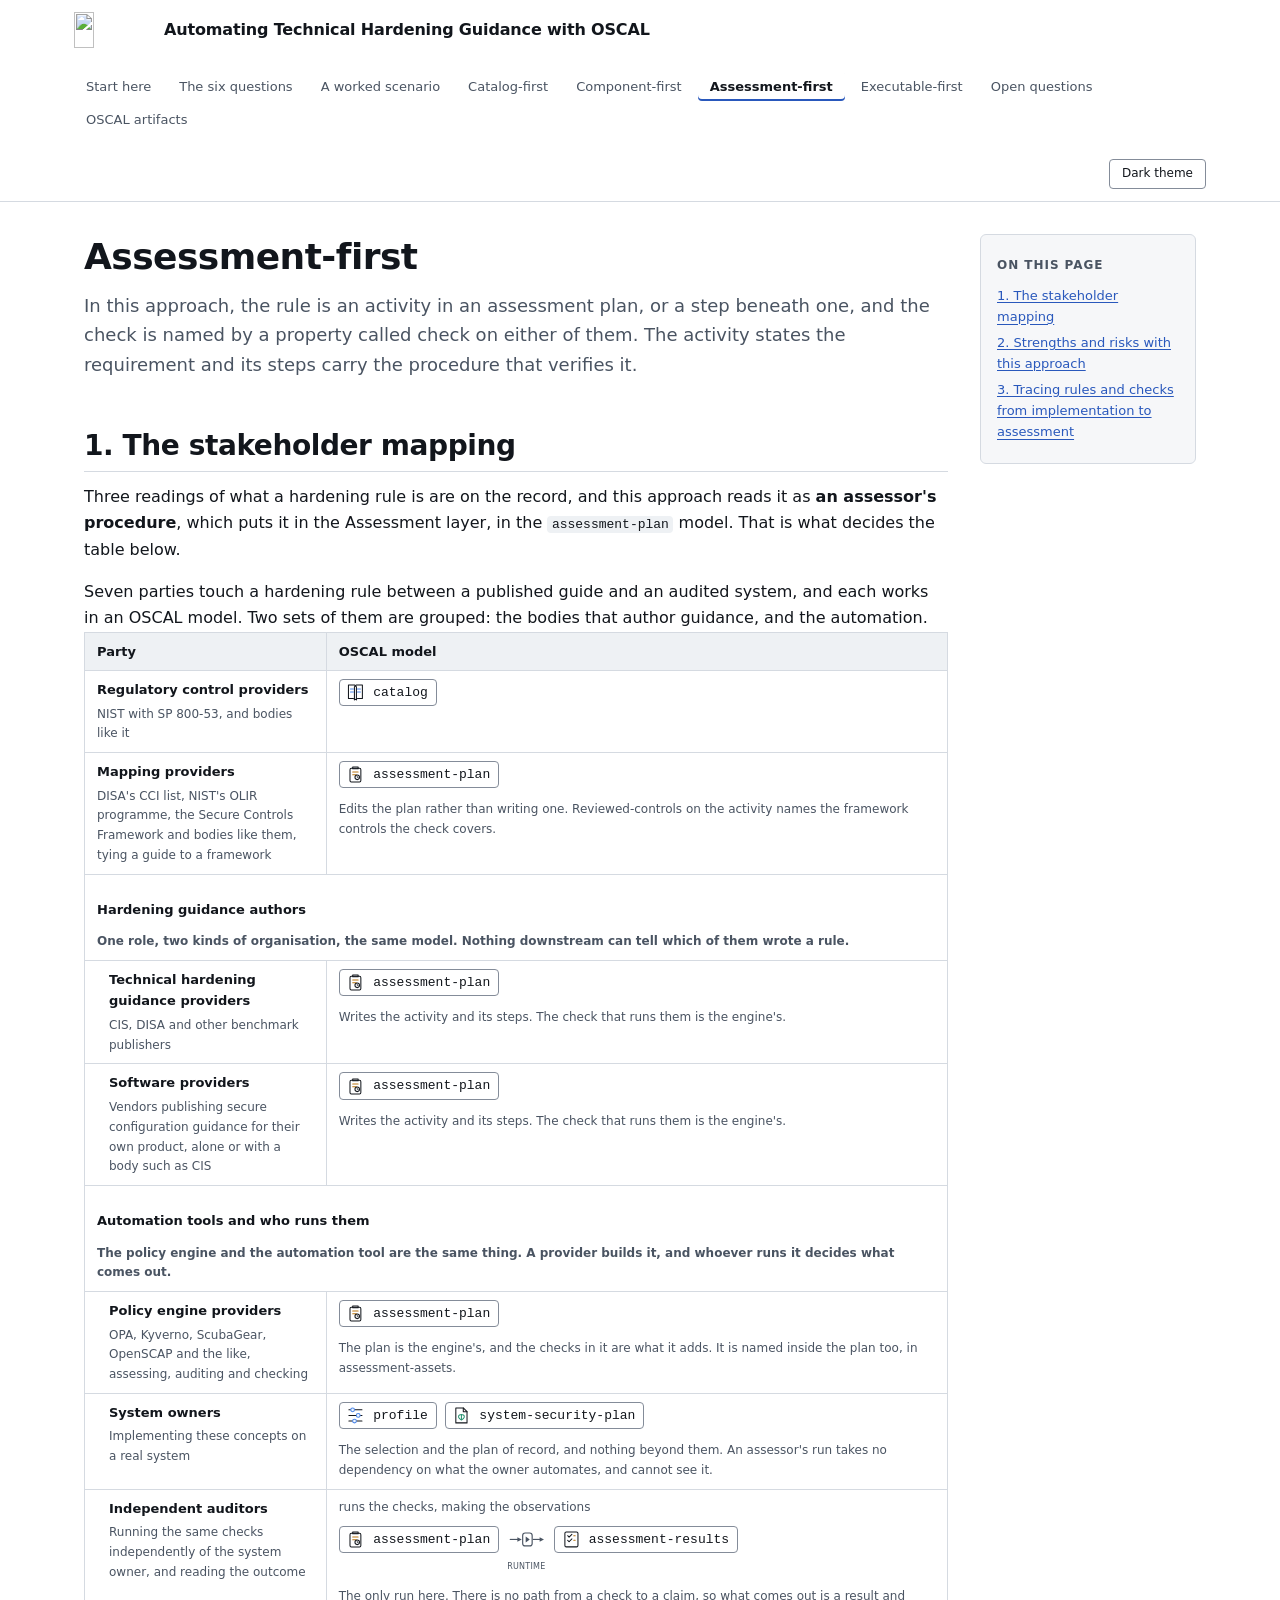
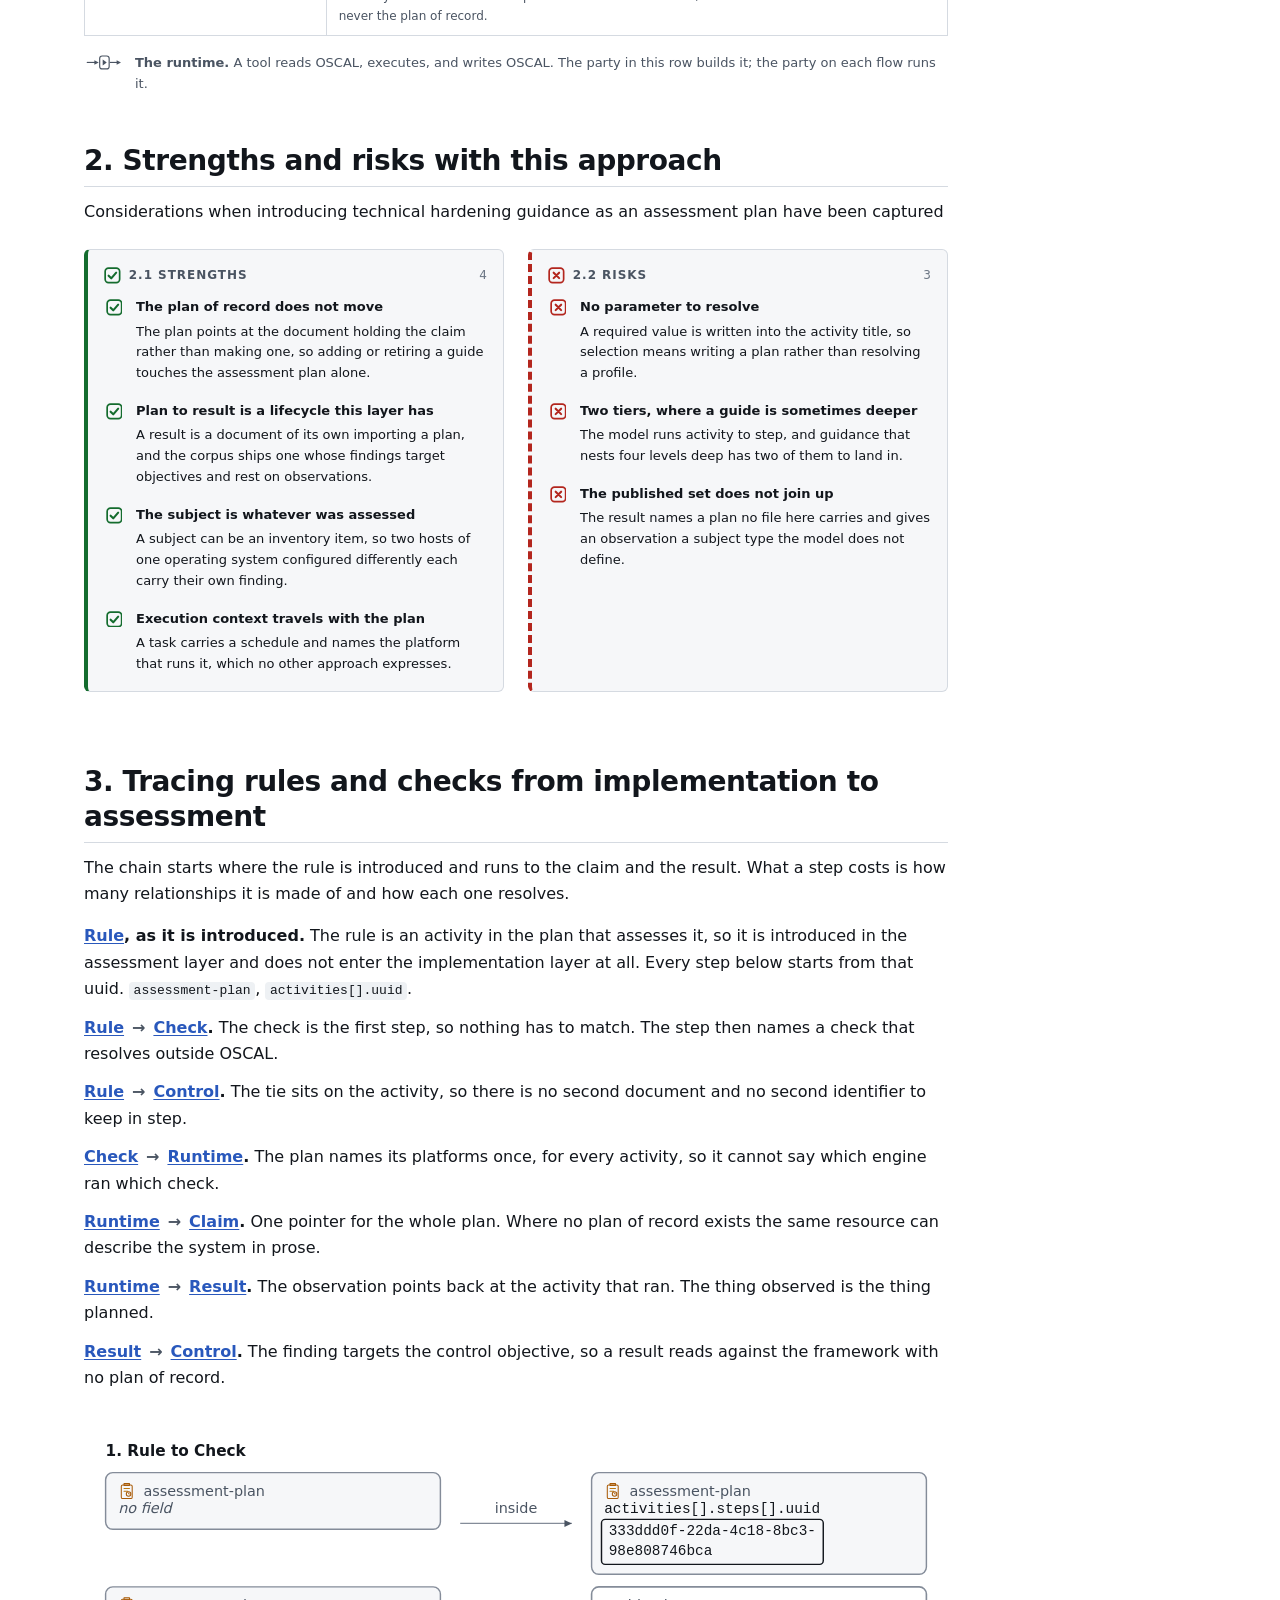
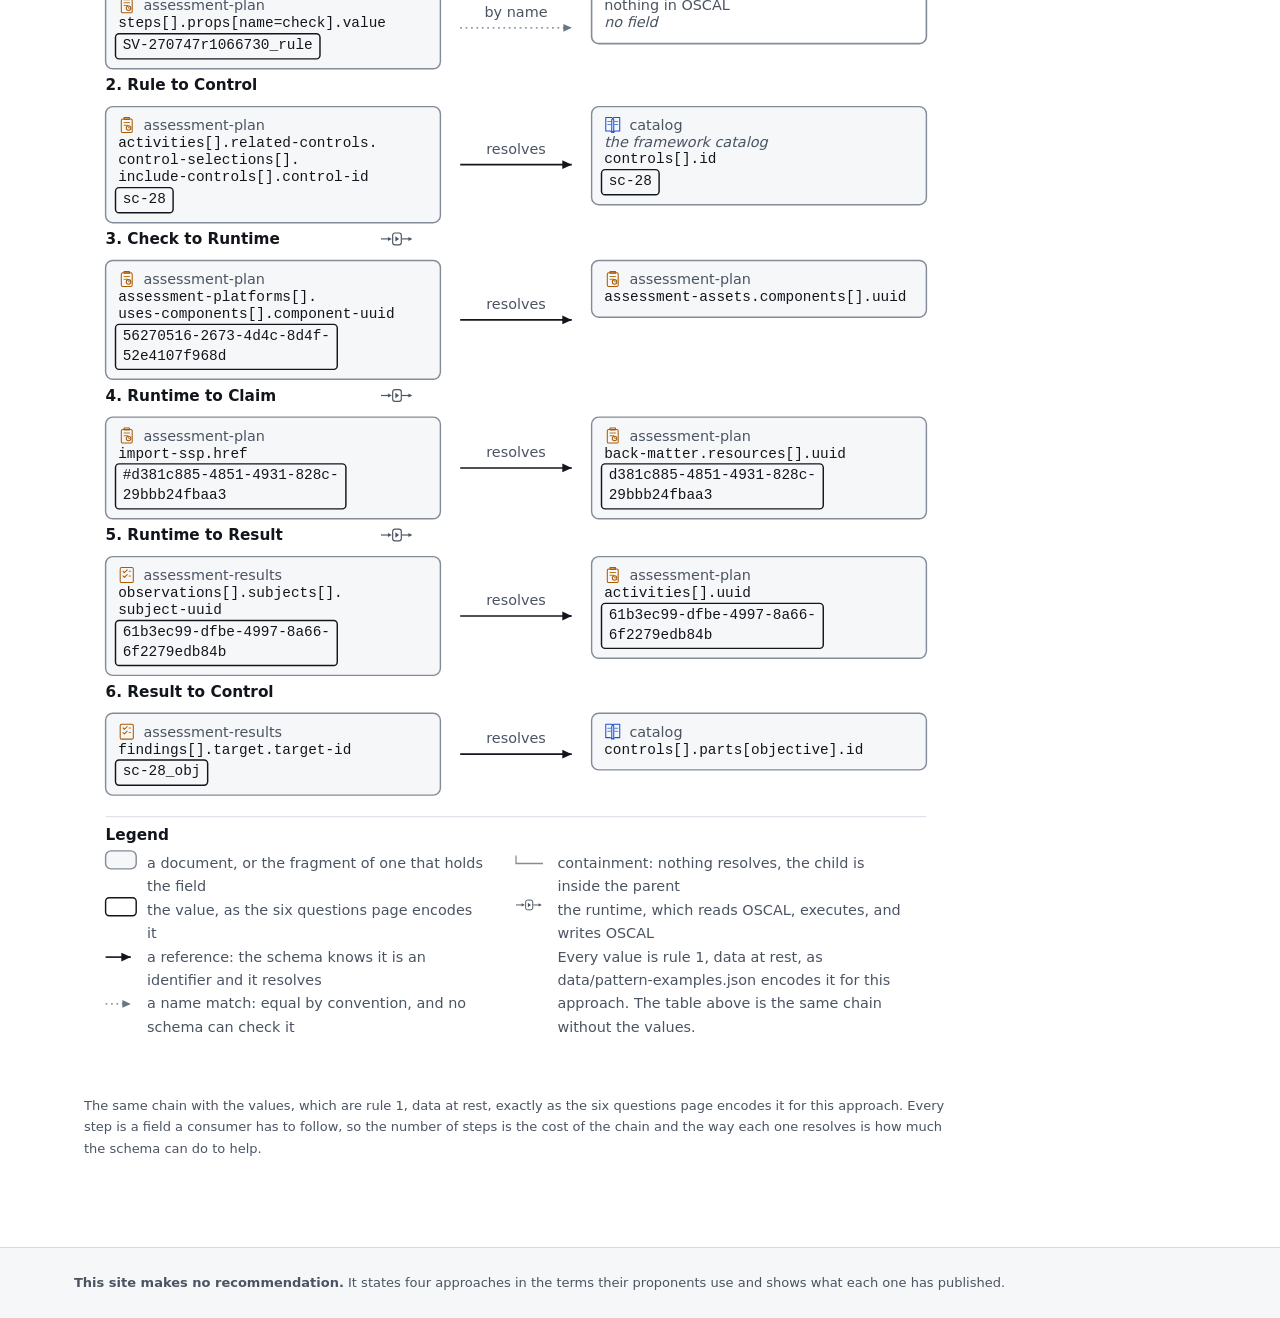
==== commit 3c38484c: "Rename the fourth option to Executable-first and add the questions The fourth option is named by wha" ====
--- a/docs/analysis/2026-08-automating-technical-hardening-guidance/assessment-first.html
+++ b/docs/analysis/2026-08-automating-technical-hardening-guidance/assessment-first.html
@@ -40,7 +40,7 @@
         <li><a href="./catalog-first.html">Catalog-first</a></li>
         <li><a href="./component-first.html">Component-first</a></li>
         <li><a href="./assessment-first.html">Assessment-first</a></li>
-        <li><a href="./profile-first.html">Profile-first</a></li>
+        <li><a href="./executable-first.html">Executable-first</a></li>
         <li><a href="./questions.html">Open questions</a></li>
         <li><a href="./oscal-artifacts.html">OSCAL artifacts</a></li>
       </ul>
--- a/docs/analysis/2026-08-automating-technical-hardening-guidance/assets/site.css
+++ b/docs/analysis/2026-08-automating-technical-hardening-guidance/assets/site.css
@@ -175,7 +175,7 @@
      three had left widest open: 100, an olive, at the same L* 47 and the same
      chroma, so the equal-weight rule holds for four as it held for three and
      nothing the first three carried had to move. */
-  --approach-profile:    #777139;   /* hue 100, 4.99:1 on --bg */
+  --approach-executable:    #777139;   /* hue 100, 4.99:1 on --bg */
 
   /* --- the three OSCAL layers ---------------------------------------------
      The model icons are coloured by layer, not by approach. A model belongs to
@@ -302,7 +302,7 @@
   --approach-assessment: #00C3B3;
   --approach-catalog:    #60B4FD;
   --approach-component:  #EA91CA;
-  --approach-profile:    #BAAF5D;
+  --approach-executable:    #BAAF5D;
 
   /* The layers keep their hue and invert their lightness: the chip becomes a
      dark tint of the same hue and the ink lifts off it. Same three-way coding,
@@ -1988,3 +1988,65 @@
    lists have to start level. */
 .card:has(.answers) { display: flex; flex-direction: column; }
 .card:has(.answers) .answers { margin-top: auto; }
+
+/* --- .carrier : the check axis on the start page ---------------------------
+   Three kinds of thing an OSCAL document carries about a check, tabled across
+   the four approaches, then the same rule from two corpora side by side. The
+   kind badges are outlined rather than filled so the three read as categories
+   and not as verdicts, and no kind takes an approach colour. */
+.carrier-kinds { display: grid; gap: var(--s2) var(--s4); grid-template-columns: max-content 1fr; margin-block: var(--s5); max-width: var(--measure-wide, 72rem); }
+.carrier-kinds dt { margin: 0; }
+.carrier-kinds dd { margin: 0; font-size: var(--fs-sm); color: var(--text-muted); }
+.carrier-kind {
+  display: inline-block; border: 1px solid var(--border-strong); border-radius: var(--radius);
+  padding: 0 var(--s2); font-size: var(--fs-xs); font-weight: 650; white-space: nowrap;
+  color: var(--text); background: var(--bg);
+}
+.carrier-kind--executable { border-style: double; border-width: 3px; padding-block: 0; }
+.carrier-kind--description { border-style: dashed; }
+.carrier.matrix { min-width: 900px; }
+.carrier.matrix td { font-size: var(--fs-sm); }
+.carrier__approach { font-weight: 650; text-decoration: none; }
+.carrier__approach:hover, .carrier__approach:focus-visible { text-decoration: underline; }
+.carrier-extracts { display: grid; gap: var(--s4); grid-template-columns: repeat(auto-fit, minmax(300px, 1fr)); margin-block: var(--s5); }
+.carrier-extracts__label, .carrier-pair__label, .carrier-consequences__label { margin: 0 0 var(--s2); font-size: var(--fs-sm); }
+.carrier-extracts .snippet, .carrier-pair .snippet, .carrier-fusion .snippet { margin-top: var(--s3); }
+.carrier-fusion, .carrier-pair { margin-block: var(--s7); }
+.carrier-fusion > p, .carrier-pair > p { max-width: var(--measure); }
+.carrier-pair__sides { display: grid; gap: var(--s4); grid-template-columns: repeat(auto-fit, minmax(320px, 1fr)); margin-top: var(--s4); }
+.carrier-pair__side { border: 1px solid var(--border); border-radius: var(--radius); padding: var(--s4); background: var(--bg); min-width: 0; }
+.carrier-pair__says { margin: 0; font-size: var(--fs-sm); color: var(--text-muted); }
+.carrier-figures { max-width: var(--measure); font-size: var(--fs-sm); color: var(--text-muted); }
+.carrier-consequences { display: grid; gap: var(--s4); grid-template-columns: repeat(auto-fit, minmax(260px, 1fr)); margin-block: var(--s5); }
+.carrier-consequences__kind ul { margin: 0; padding-left: 1.2em; font-size: var(--fs-sm); }
+.carrier-consequences__kind li + li { margin-top: var(--s2); }
+
+/* --- .decisions : construct and placement, decisions 2 and 3 ---------------
+   Status chips are outlined like the kind badges and carry a distinct border
+   style each, so the grid reads without colour. */
+.dstatus {
+  display: inline-block; border: 1px solid var(--border-strong); border-radius: var(--radius);
+  padding: 0 var(--s2); font-size: var(--fs-xs); font-weight: 650; white-space: nowrap;
+  color: var(--text); background: var(--bg);
+}
+.dstatus--released { border-width: 2px; }
+.dstatus--proposed { border-style: dashed; }
+.dstatus--needs-schema { border-style: dotted; color: var(--text-muted); }
+.dstatus--empty { border-color: var(--border); color: var(--text-muted); }
+.decisions.matrix { min-width: 760px; }
+.decisions.matrix td { font-size: var(--fs-sm); }
+.decisions--grid td[data-state] { vertical-align: top; }
+.decisions__note { margin: var(--s2) 0 0; font-size: var(--fs-sm); color: var(--text-muted); }
+.decisions__docs, .decisions__instances { margin: var(--s2) 0 0; padding-left: 1.1em; font-size: var(--fs-sm); }
+.decisions__docs li + li, .decisions__instances li + li { margin-top: var(--s1, 0.25rem); }
+.decisions__doc--unheld, .decisions__doc--missing { color: var(--text-muted); }
+.decisions__options { display: grid; gap: var(--s4); grid-template-columns: repeat(auto-fit, minmax(300px, 1fr)); margin-block: var(--s5); }
+.decisions__option { border: 1px solid var(--border); border-radius: var(--radius); padding: var(--s4); background: var(--bg); min-width: 0; }
+.decisions__label { margin: 0; font-size: var(--fs-sm); }
+.decisions__differ { font-size: var(--fs-sm); color: var(--text-muted); }
+.decisions__consequences { margin: var(--s3) 0 0; padding-left: 1.1em; font-size: var(--fs-sm); }
+.decisions__consequences li + li { margin-top: var(--s2); }
+.decisions__placements, .decisions__statuses { display: grid; gap: var(--s2) var(--s4); grid-template-columns: max-content 1fr; margin-block: var(--s5); max-width: var(--measure-wide, 72rem); }
+.decisions__placements dt, .decisions__statuses dt { margin: 0; font-size: var(--fs-sm); }
+.decisions__placements dd, .decisions__statuses dd { margin: 0; font-size: var(--fs-sm); color: var(--text-muted); }
+.decisions__placements dd span { display: block; }
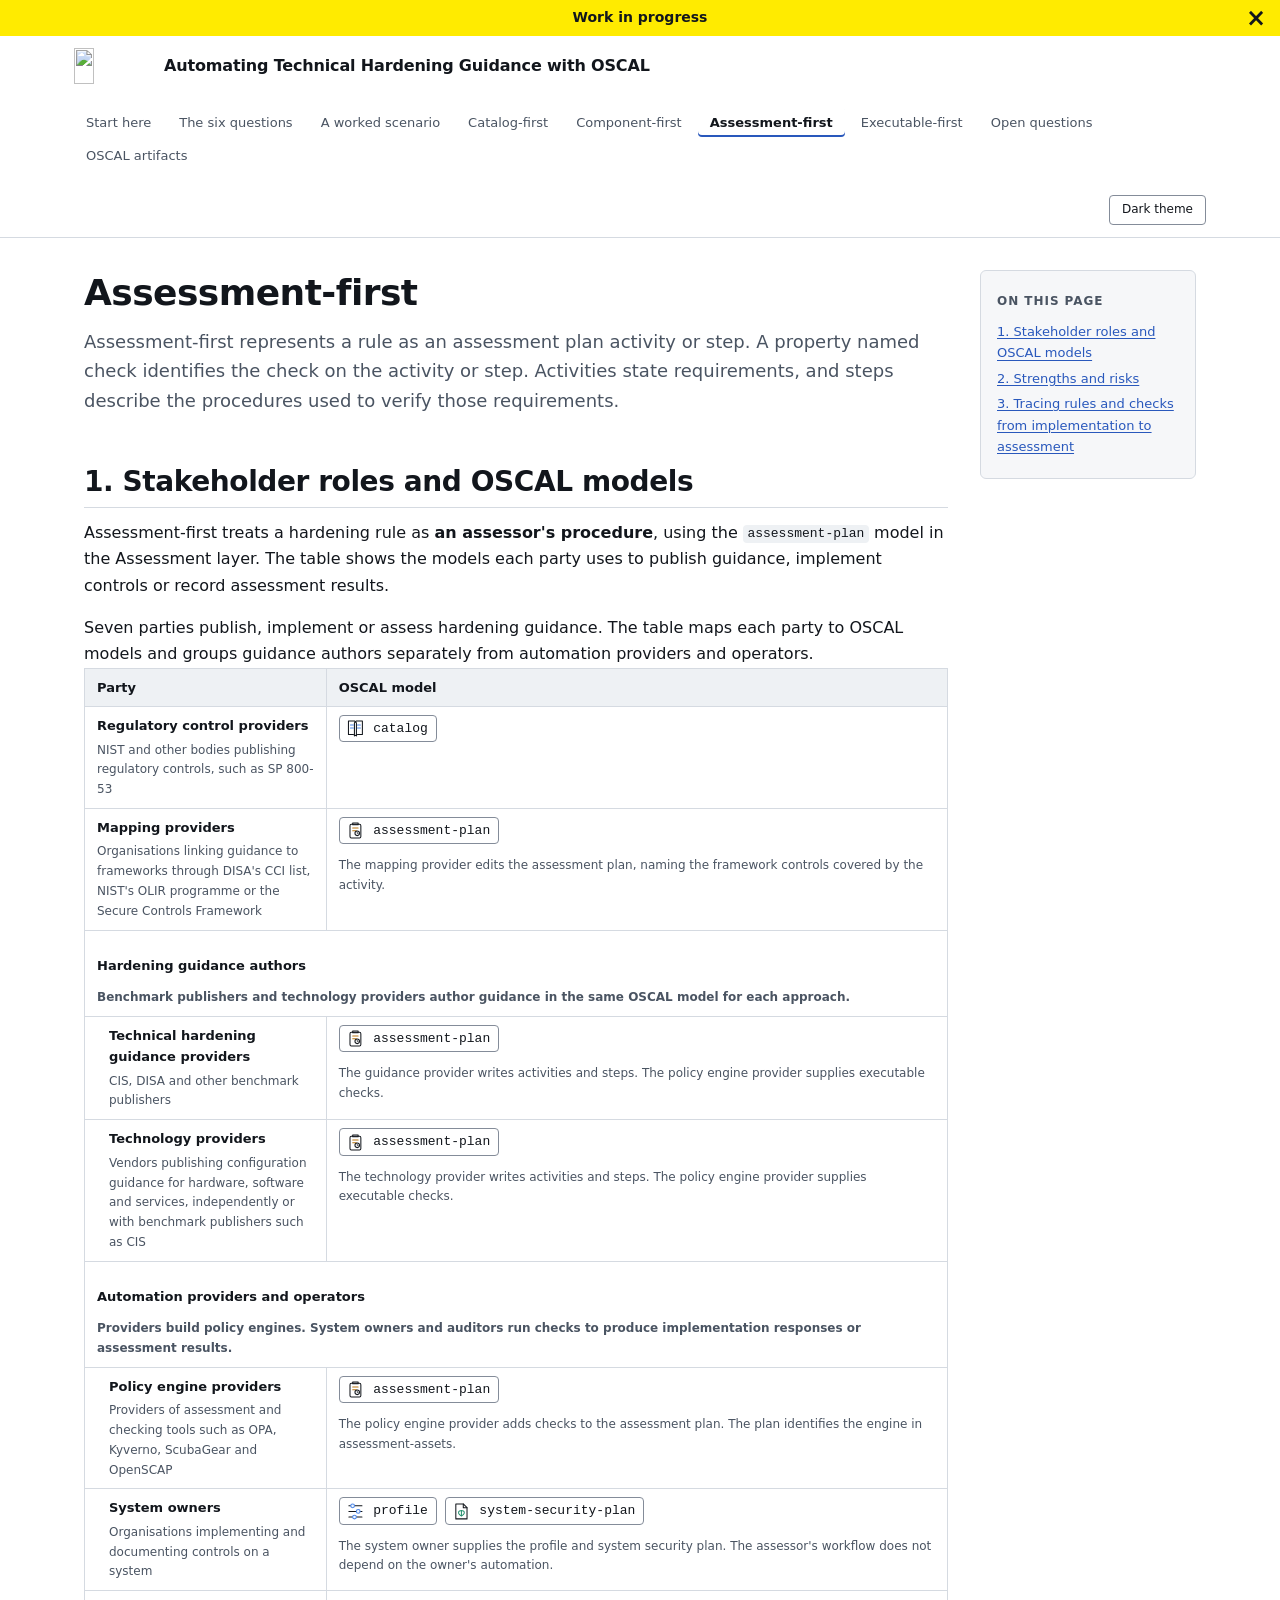
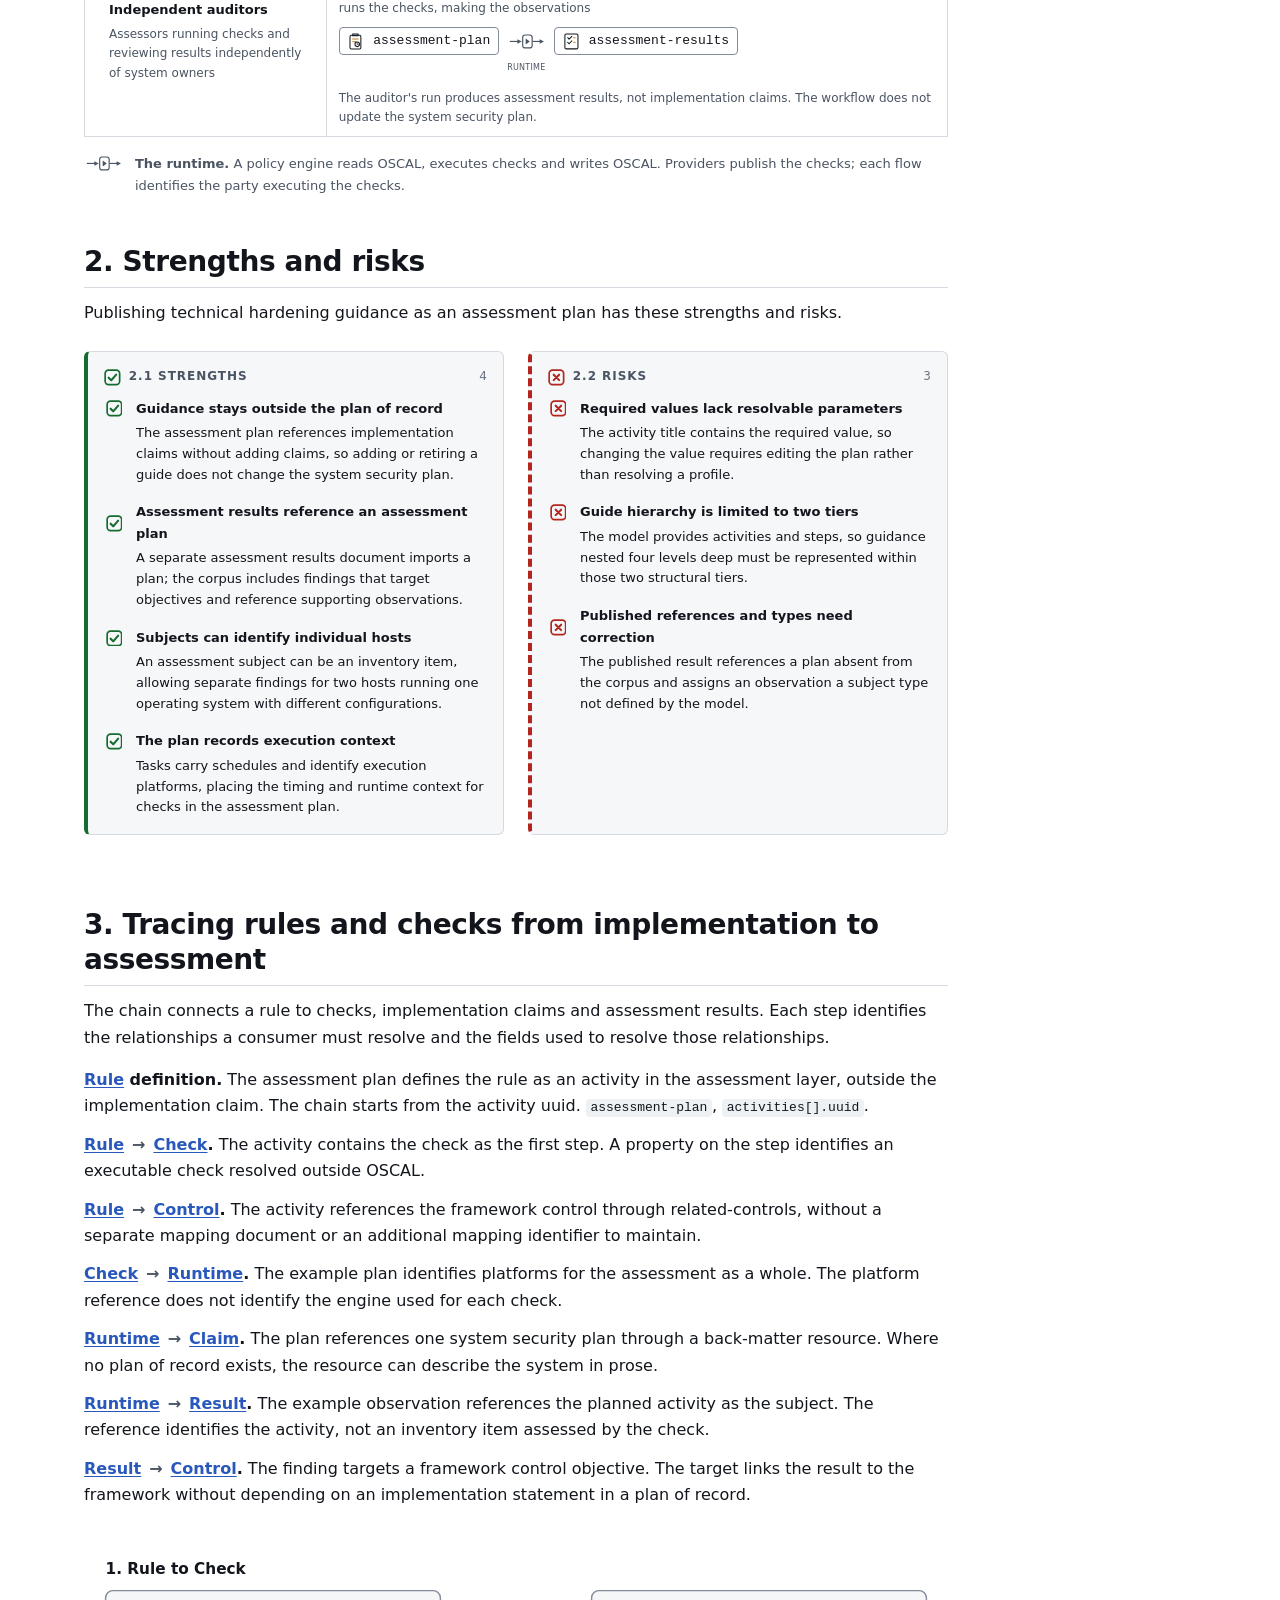
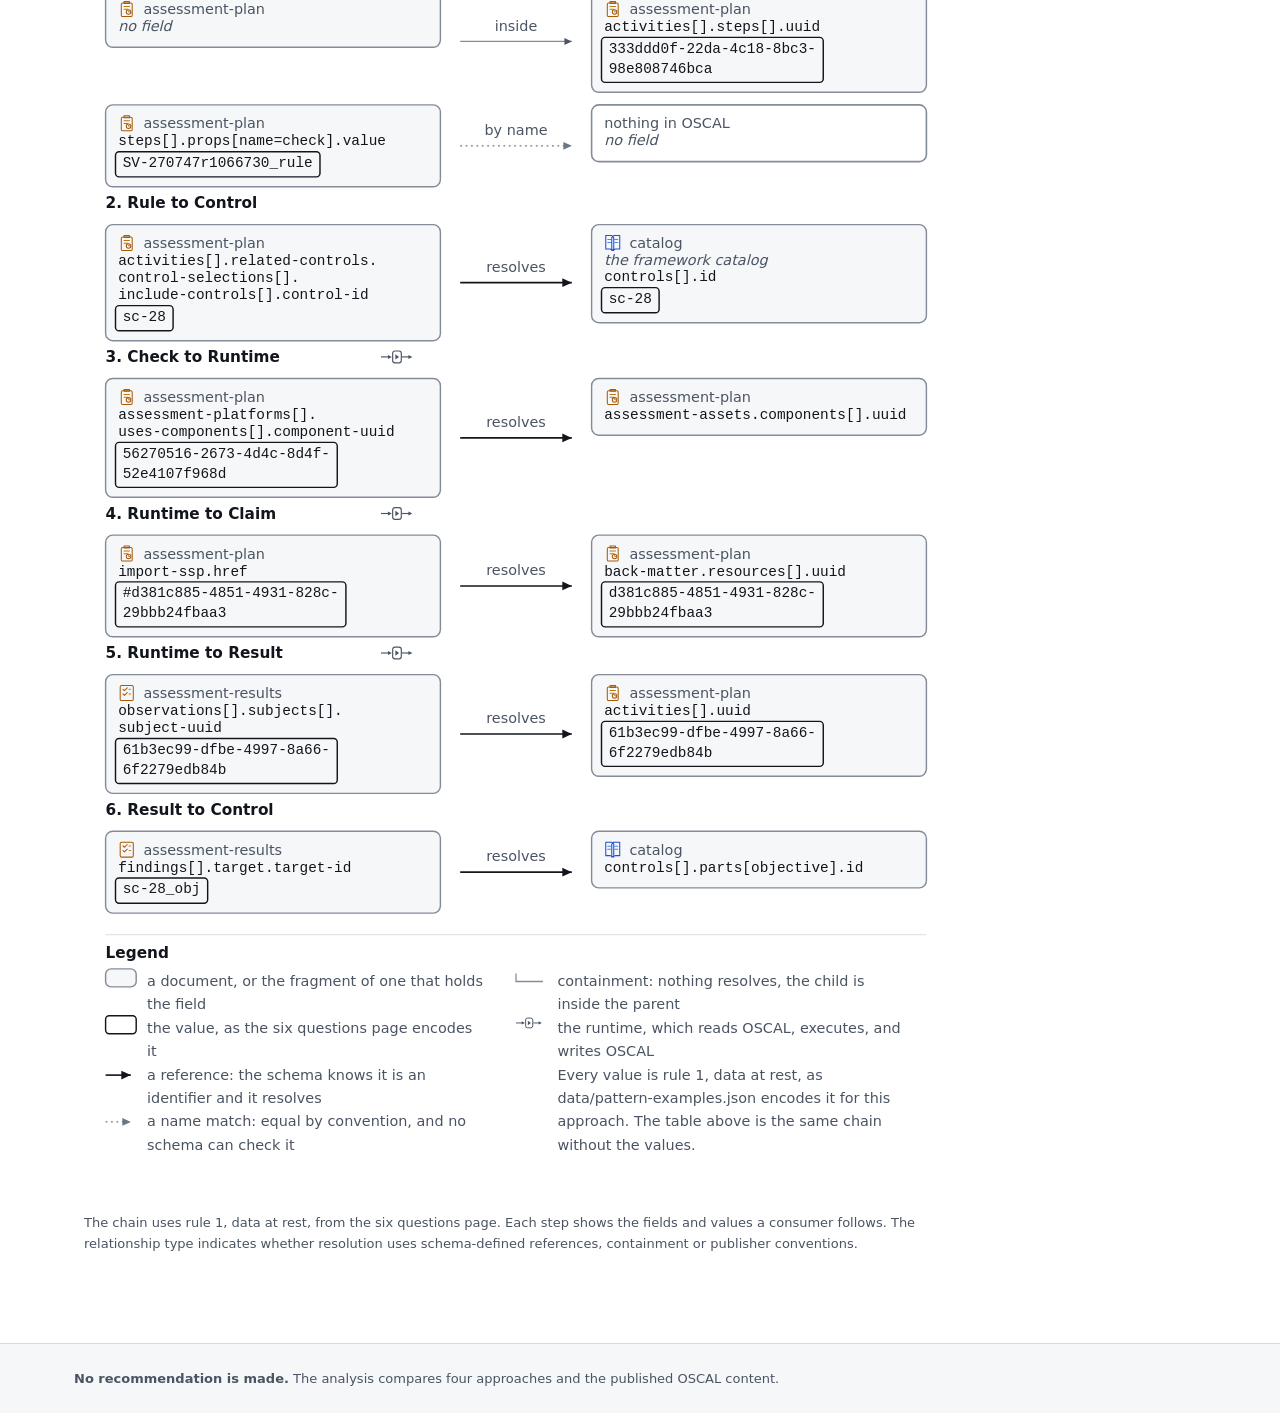
==== commit 5d2ff14b: "Merge main: locked source inputs, banner, tests and rewritten prose Upstream replaced the external c" ====
--- a/docs/analysis/2026-08-automating-technical-hardening-guidance/assessment-first.html
+++ b/docs/analysis/2026-08-automating-technical-hardening-guidance/assessment-first.html
@@ -4,16 +4,16 @@
 <meta charset="utf-8">
 <meta name="viewport" content="width=device-width, initial-scale=1">
 <title>Assessment-first | Automating Technical Hardening Guidance with OSCAL</title>
-<meta name="description" content="Benchmark content is published as OSCAL assessment plans, one activity or step per recommendation, with the link to a control carried on the activity.">
+<meta name="description" content="Hardening guidance uses OSCAL assessment plan activities and steps, with properties identifying checks and activities linking to controls.">
 <meta name="color-scheme" content="light dark">
 <meta property="og:title" content="Assessment-first">
-<meta property="og:description" content="Benchmark content is published as OSCAL assessment plans, one activity or step per recommendation, with the link to a control carried on the activity.">
+<meta property="og:description" content="Hardening guidance uses OSCAL assessment plan activities and steps, with properties identifying checks and activities linking to controls.">
 <meta property="og:type" content="article">
 <meta property="og:site_name" content="Automating Technical Hardening Guidance with OSCAL">
 <meta property="og:locale" content="en">
 <meta name="twitter:card" content="summary">
 <meta name="twitter:title" content="Assessment-first">
-<meta name="twitter:description" content="Benchmark content is published as OSCAL assessment plans, one activity or step per recommendation, with the link to a control carried on the activity.">
+<meta name="twitter:description" content="Hardening guidance uses OSCAL assessment plan activities and steps, with properties identifying checks and activities linking to controls.">
 <link rel="stylesheet" href="./assets/site.css">
 <script>
   /* Set the theme before first paint so the page never flashes the wrong one. */
@@ -28,6 +28,11 @@
 <body>
 
 <a class="skip-link" href="#main">Skip to content</a>
+
+<aside class="wip-banner" aria-label="Analysis status" hidden>
+    <span>Work in progress</span>
+    <button type="button" class="wip-banner__dismiss" aria-label="Dismiss work in progress notice" hidden><span aria-hidden="true">×</span></button>
+</aside>
 
 <header class="site-header">
   <div class="site-header__inner">
@@ -52,41 +57,41 @@
 <main id="main">
 
 <h1>Assessment-first</h1>
-<p class="lede">In this approach, the rule is an activity in an assessment plan, or a step beneath one, and the check is named by a property called check on either of them. The activity states the requirement and its steps carry the procedure that verifies it.</p>
+<p class="lede">Assessment-first represents a rule as an assessment plan activity or step. A property named check identifies the check on the activity or step. Activities state requirements, and steps describe the procedures used to verify those requirements.</p>
 <nav class="toc" aria-label="On this page">
   <span class="toc__label">On this page</span>
   <ol>
-    <li><a href="#stakeholder">1. The stakeholder mapping</a></li>
-    <li><a href="#tradeoffs">2. Strengths and risks with this approach</a></li>
+    <li><a href="#stakeholder">1. Stakeholder roles and OSCAL models</a></li>
+    <li><a href="#tradeoffs">2. Strengths and risks</a></li>
     <li><a href="#joins">3. Tracing rules and checks from implementation to assessment</a></li>
   </ol>
 </nav>
 <section id="stakeholder">
-<h2>1. The stakeholder mapping</h2>
+<h2>1. Stakeholder roles and OSCAL models</h2>
 <div class="tier2">
-  <p>Three readings of what a hardening rule is are on the record, and this approach reads it as <strong>an assessor's procedure</strong>, which puts it in the Assessment layer, in the <code>assessment-plan</code> model. That is what decides the table below.</p>
-  <p>Seven parties touch a hardening rule between a published guide and an audited system, and each works in an OSCAL model. Two sets of them are grouped: the bodies that author guidance, and the automation.</p>
+  <p>Assessment-first treats a hardening rule as <strong>an assessor's procedure</strong>, using the <code>assessment-plan</code> model in the Assessment layer. The table shows the models each party uses to publish guidance, implement controls or record assessment results.</p>
+  <p>Seven parties publish, implement or assess hardening guidance. The table maps each party to OSCAL models and groups guidance authors separately from automation providers and operators.</p>
 </div>
 <table class="criteria-table stakeholders">
   <thead><tr><th scope="col">Party</th><th scope="col">OSCAL model</th></tr></thead>
   <tbody>
-    <tr><th scope="row">Regulatory control providers<span class="stakeholders__who">NIST with SP 800-53, and bodies like it</span></th><td><span class="mflow"><span class="mtile"><span class="model-icon model-icon--control"><svg viewBox="13.0728 14.0728 37.8544 37.8544" aria-hidden="true" focusable="false"><path d="M18 18H30L34 22V48L27 45H18V18Z" stroke-width="2.08" stroke-linecap="round" stroke-linejoin="round" stroke="currentColor" fill="none"/><path d="M46 18H34L30 22V48L37 45H46V18Z" stroke-width="2.08" stroke-linecap="round" stroke-linejoin="round" stroke="currentColor" fill="none"/><path d="M22 26L28 26" class="model-icon__soft" stroke-width="2.08" stroke-linecap="round" fill="none"/><path d="M22 32L28 32" class="model-icon__soft" stroke-width="2.08" stroke-linecap="round" fill="none"/><path d="M36 26L42 26" class="model-icon__soft" stroke-width="2.08" stroke-linecap="round" fill="none"/><path d="M36 32L42 32" class="model-icon__soft" stroke-width="2.08" stroke-linecap="round" fill="none"/></svg></span><span class="mtile__name">catalog</span></span></span></td></tr>
-    <tr><th scope="row">Mapping providers<span class="stakeholders__who">DISA's CCI list, NIST's OLIR programme, the Secure Controls Framework and bodies like them, tying a guide to a framework</span></th><td><span class="mflow"><span class="mtile"><span class="model-icon model-icon--assessment"><svg viewBox="11.1907 10.6907 41.6186 41.6186" aria-hidden="true" focusable="false"><rect x="20" y="18" width="24" height="30" rx="3" stroke-width="2.27" stroke="currentColor" fill="none"/><path d="M26 15H38V19H26V15Z" stroke-width="2.27" stroke-linejoin="round" stroke="currentColor" fill="none"/><path d="M26 26L38 26" class="model-icon__soft" stroke-width="2.27" stroke-linecap="round" fill="none"/><path d="M26 32L34 32" class="model-icon__soft" stroke-width="2.27" stroke-linecap="round" fill="none"/><circle cx="36" cy="38" r="5" stroke-width="2.27" stroke="currentColor" fill="none"/><path d="M36 36V38H38" stroke-width="1.70" stroke-linecap="round" stroke="currentColor" fill="none"/></svg></span><span class="mtile__name">assessment-plan</span></span></span><span class="stakeholders__note">Edits the plan rather than writing one. Reviewed-controls on the activity names the framework controls the check covers.</span></td></tr>
-    <tr class="stakeholders__group"><th scope="colgroup" colspan="2">Hardening guidance authors<span class="stakeholders__note">One role, two kinds of organisation, the same model. Nothing downstream can tell which of them wrote a rule.</span></th></tr>
-    <tr class="stakeholders__in"><th scope="row">Technical hardening guidance providers<span class="stakeholders__who">CIS, DISA and other benchmark publishers</span></th><td><span class="mflow"><span class="mtile"><span class="model-icon model-icon--assessment"><svg viewBox="11.1907 10.6907 41.6186 41.6186" aria-hidden="true" focusable="false"><rect x="20" y="18" width="24" height="30" rx="3" stroke-width="2.27" stroke="currentColor" fill="none"/><path d="M26 15H38V19H26V15Z" stroke-width="2.27" stroke-linejoin="round" stroke="currentColor" fill="none"/><path d="M26 26L38 26" class="model-icon__soft" stroke-width="2.27" stroke-linecap="round" fill="none"/><path d="M26 32L34 32" class="model-icon__soft" stroke-width="2.27" stroke-linecap="round" fill="none"/><circle cx="36" cy="38" r="5" stroke-width="2.27" stroke="currentColor" fill="none"/><path d="M36 36V38H38" stroke-width="1.70" stroke-linecap="round" stroke="currentColor" fill="none"/></svg></span><span class="mtile__name">assessment-plan</span></span></span><span class="stakeholders__note">Writes the activity and its steps. The check that runs them is the engine's.</span></td></tr>
-    <tr class="stakeholders__in"><th scope="row">Software providers<span class="stakeholders__who">Vendors publishing secure configuration guidance for their own product, alone or with a body such as CIS</span></th><td><span class="mflow"><span class="mtile"><span class="model-icon model-icon--assessment"><svg viewBox="11.1907 10.6907 41.6186 41.6186" aria-hidden="true" focusable="false"><rect x="20" y="18" width="24" height="30" rx="3" stroke-width="2.27" stroke="currentColor" fill="none"/><path d="M26 15H38V19H26V15Z" stroke-width="2.27" stroke-linejoin="round" stroke="currentColor" fill="none"/><path d="M26 26L38 26" class="model-icon__soft" stroke-width="2.27" stroke-linecap="round" fill="none"/><path d="M26 32L34 32" class="model-icon__soft" stroke-width="2.27" stroke-linecap="round" fill="none"/><circle cx="36" cy="38" r="5" stroke-width="2.27" stroke="currentColor" fill="none"/><path d="M36 36V38H38" stroke-width="1.70" stroke-linecap="round" stroke="currentColor" fill="none"/></svg></span><span class="mtile__name">assessment-plan</span></span></span><span class="stakeholders__note">Writes the activity and its steps. The check that runs them is the engine's.</span></td></tr>
-    <tr class="stakeholders__group"><th scope="colgroup" colspan="2">Automation tools and who runs them<span class="stakeholders__note">The policy engine and the automation tool are the same thing. A provider builds it, and whoever runs it decides what comes out.</span></th></tr>
-    <tr class="stakeholders__in"><th scope="row">Policy engine providers<span class="stakeholders__who">OPA, Kyverno, ScubaGear, OpenSCAP and the like, assessing, auditing and checking</span></th><td><span class="mflow"><span class="mtile"><span class="model-icon model-icon--assessment"><svg viewBox="11.1907 10.6907 41.6186 41.6186" aria-hidden="true" focusable="false"><rect x="20" y="18" width="24" height="30" rx="3" stroke-width="2.27" stroke="currentColor" fill="none"/><path d="M26 15H38V19H26V15Z" stroke-width="2.27" stroke-linejoin="round" stroke="currentColor" fill="none"/><path d="M26 26L38 26" class="model-icon__soft" stroke-width="2.27" stroke-linecap="round" fill="none"/><path d="M26 32L34 32" class="model-icon__soft" stroke-width="2.27" stroke-linecap="round" fill="none"/><circle cx="36" cy="38" r="5" stroke-width="2.27" stroke="currentColor" fill="none"/><path d="M36 36V38H38" stroke-width="1.70" stroke-linecap="round" stroke="currentColor" fill="none"/></svg></span><span class="mtile__name">assessment-plan</span></span></span><span class="stakeholders__note">The plan is the engine's, and the checks in it are what it adds. It is named inside the plan too, in assessment-assets.</span></td></tr>
-    <tr class="stakeholders__in"><th scope="row">System owners<span class="stakeholders__who">Implementing these concepts on a real system</span></th><td><span class="mflow"><span class="mtile"><span class="model-icon model-icon--control"><svg viewBox="11.8161 11.8161 40.3678 40.3678" aria-hidden="true" focusable="false"><path d="M18 20H46" stroke-width="2.21" stroke-linecap="round" stroke="currentColor" fill="none"/><path d="M18 32H46" stroke-width="2.21" stroke-linecap="round" stroke="currentColor" fill="none"/><path d="M18 44H46" stroke-width="2.21" stroke-linecap="round" stroke="currentColor" fill="none"/><circle cx="26" cy="20" r="4" class="model-icon__soft model-icon__knockout" stroke-width="2.21"/><circle cx="38" cy="32" r="4" class="model-icon__soft model-icon__knockout" stroke-width="2.21"/><circle cx="30" cy="44" r="4" class="model-icon__soft model-icon__knockout" stroke-width="2.21"/></svg></span><span class="mtile__name">profile</span></span><span class="mtile"><span class="model-icon model-icon--implementation"><svg viewBox="11.8161 11.8161 40.3678 40.3678" aria-hidden="true" focusable="false"><path d="M20 16H36L44 24V48H20V16Z" stroke-width="2.21" stroke-linecap="round" stroke-linejoin="round" stroke="currentColor" fill="none"/><path d="M36 16V24H44" stroke-width="2.21" stroke-linecap="round" stroke-linejoin="round" stroke="currentColor" fill="none"/><path d="M32 30V40M32 30L28 31L26 33L26 36L28 39L32 42L36 39L38 36L38 33L36 31L32 30Z" class="model-icon__soft" stroke-width="2.21" stroke-linecap="round" stroke-linejoin="round" fill="none"/></svg></span><span class="mtile__name">system-security-plan</span></span></span><span class="stakeholders__note">The selection and the plan of record, and nothing beyond them. An assessor's run takes no dependency on what the owner automates, and cannot see it.</span></td></tr>
-    <tr class="stakeholders__in"><th scope="row">Independent auditors<span class="stakeholders__who">Running the same checks independently of the system owner, and reading the outcome</span></th><td><span class="mflow"><span class="mflow__by">runs the checks, making the observations</span><span class="mflow__run"><span class="lineage__end"><span class="lineage__box"><span class="mtile"><span class="model-icon model-icon--assessment"><svg viewBox="11.1907 10.6907 41.6186 41.6186" aria-hidden="true" focusable="false"><rect x="20" y="18" width="24" height="30" rx="3" stroke-width="2.27" stroke="currentColor" fill="none"/><path d="M26 15H38V19H26V15Z" stroke-width="2.27" stroke-linejoin="round" stroke="currentColor" fill="none"/><path d="M26 26L38 26" class="model-icon__soft" stroke-width="2.27" stroke-linecap="round" fill="none"/><path d="M26 32L34 32" class="model-icon__soft" stroke-width="2.27" stroke-linecap="round" fill="none"/><circle cx="36" cy="38" r="5" stroke-width="2.27" stroke="currentColor" fill="none"/><path d="M36 36V38H38" stroke-width="1.70" stroke-linecap="round" stroke="currentColor" fill="none"/></svg></span><span class="mtile__name">assessment-plan</span></span></span><span class="lineage__q"></span></span><span class="lineage__end lineage__end--mark"><span class="lineage__box"><svg class="mflow__runtime" viewBox="0 0 46 20" aria-hidden="true" focusable="false"><path d="M1,10 H12.5" fill="none" stroke="currentColor" stroke-width="1.5"/><path d="M16.4,10 L10.8,7.1 v5.8 Z" fill="currentColor"/><rect x="17.6" y="1.7" width="12.2" height="16.6" rx="3.2" fill="none" stroke="currentColor" stroke-width="1.5"/><path d="M21.5,6.1 L26.7,10 L21.5,13.9 Z" fill="currentColor"/><path d="M30.6,10 H41" fill="none" stroke="currentColor" stroke-width="1.5"/><path d="M45,10 L39.4,7.1 v5.8 Z" fill="currentColor"/></svg></span><span class="lineage__q">runtime</span><span class="visually-hidden"> is read by the policy engine, which runs and writes </span></span><span class="lineage__end"><span class="lineage__box"><span class="mtile"><span class="model-icon model-icon--assessment"><svg viewBox="11.8161 11.8161 40.3678 40.3678" aria-hidden="true" focusable="false"><rect x="18" y="16" width="28" height="32" rx="3" stroke-width="2.21" stroke="currentColor" fill="none"/><path d="M24 24L27 27L33 21" stroke-width="2.21" stroke-linecap="round" stroke-linejoin="round" stroke="currentColor" fill="none"/><path d="M24 34L27 37L33 31" stroke-width="2.21" stroke-linecap="round" stroke-linejoin="round" stroke="currentColor" fill="none"/><path d="M37 24L40 24" class="model-icon__soft" stroke-width="2.21" stroke-linecap="round" fill="none"/><path d="M37 34L40 34" class="model-icon__soft" stroke-width="2.21" stroke-linecap="round" fill="none"/></svg></span><span class="mtile__name">assessment-results</span></span></span><span class="lineage__q"></span></span></span></span><span class="stakeholders__note">The only run here. There is no path from a check to a claim, so what comes out is a result and never the plan of record.</span></td></tr>
+    <tr><th scope="row">Regulatory control providers<span class="stakeholders__who">NIST and other bodies publishing regulatory controls, such as SP 800-53</span></th><td><span class="mflow"><span class="mtile"><span class="model-icon model-icon--control"><svg viewBox="13.0728 14.0728 37.8544 37.8544" aria-hidden="true" focusable="false"><path d="M18 18H30L34 22V48L27 45H18V18Z" stroke-width="2.08" stroke-linecap="round" stroke-linejoin="round" stroke="currentColor" fill="none"/><path d="M46 18H34L30 22V48L37 45H46V18Z" stroke-width="2.08" stroke-linecap="round" stroke-linejoin="round" stroke="currentColor" fill="none"/><path d="M22 26L28 26" class="model-icon__soft" stroke-width="2.08" stroke-linecap="round" fill="none"/><path d="M22 32L28 32" class="model-icon__soft" stroke-width="2.08" stroke-linecap="round" fill="none"/><path d="M36 26L42 26" class="model-icon__soft" stroke-width="2.08" stroke-linecap="round" fill="none"/><path d="M36 32L42 32" class="model-icon__soft" stroke-width="2.08" stroke-linecap="round" fill="none"/></svg></span><span class="mtile__name">catalog</span></span></span></td></tr>
+    <tr><th scope="row">Mapping providers<span class="stakeholders__who">Organisations linking guidance to frameworks through DISA's CCI list, NIST's OLIR programme or the Secure Controls Framework</span></th><td><span class="mflow"><span class="mtile"><span class="model-icon model-icon--assessment"><svg viewBox="11.1907 10.6907 41.6186 41.6186" aria-hidden="true" focusable="false"><rect x="20" y="18" width="24" height="30" rx="3" stroke-width="2.27" stroke="currentColor" fill="none"/><path d="M26 15H38V19H26V15Z" stroke-width="2.27" stroke-linejoin="round" stroke="currentColor" fill="none"/><path d="M26 26L38 26" class="model-icon__soft" stroke-width="2.27" stroke-linecap="round" fill="none"/><path d="M26 32L34 32" class="model-icon__soft" stroke-width="2.27" stroke-linecap="round" fill="none"/><circle cx="36" cy="38" r="5" stroke-width="2.27" stroke="currentColor" fill="none"/><path d="M36 36V38H38" stroke-width="1.70" stroke-linecap="round" stroke="currentColor" fill="none"/></svg></span><span class="mtile__name">assessment-plan</span></span></span><span class="stakeholders__note">The mapping provider edits the assessment plan, naming the framework controls covered by the activity.</span></td></tr>
+    <tr class="stakeholders__group"><th scope="colgroup" colspan="2">Hardening guidance authors<span class="stakeholders__note">Benchmark publishers and technology providers author guidance in the same OSCAL model for each approach.</span></th></tr>
+    <tr class="stakeholders__in"><th scope="row">Technical hardening guidance providers<span class="stakeholders__who">CIS, DISA and other benchmark publishers</span></th><td><span class="mflow"><span class="mtile"><span class="model-icon model-icon--assessment"><svg viewBox="11.1907 10.6907 41.6186 41.6186" aria-hidden="true" focusable="false"><rect x="20" y="18" width="24" height="30" rx="3" stroke-width="2.27" stroke="currentColor" fill="none"/><path d="M26 15H38V19H26V15Z" stroke-width="2.27" stroke-linejoin="round" stroke="currentColor" fill="none"/><path d="M26 26L38 26" class="model-icon__soft" stroke-width="2.27" stroke-linecap="round" fill="none"/><path d="M26 32L34 32" class="model-icon__soft" stroke-width="2.27" stroke-linecap="round" fill="none"/><circle cx="36" cy="38" r="5" stroke-width="2.27" stroke="currentColor" fill="none"/><path d="M36 36V38H38" stroke-width="1.70" stroke-linecap="round" stroke="currentColor" fill="none"/></svg></span><span class="mtile__name">assessment-plan</span></span></span><span class="stakeholders__note">The guidance provider writes activities and steps. The policy engine provider supplies executable checks.</span></td></tr>
+    <tr class="stakeholders__in"><th scope="row">Technology providers<span class="stakeholders__who">Vendors publishing configuration guidance for hardware, software and services, independently or with benchmark publishers such as CIS</span></th><td><span class="mflow"><span class="mtile"><span class="model-icon model-icon--assessment"><svg viewBox="11.1907 10.6907 41.6186 41.6186" aria-hidden="true" focusable="false"><rect x="20" y="18" width="24" height="30" rx="3" stroke-width="2.27" stroke="currentColor" fill="none"/><path d="M26 15H38V19H26V15Z" stroke-width="2.27" stroke-linejoin="round" stroke="currentColor" fill="none"/><path d="M26 26L38 26" class="model-icon__soft" stroke-width="2.27" stroke-linecap="round" fill="none"/><path d="M26 32L34 32" class="model-icon__soft" stroke-width="2.27" stroke-linecap="round" fill="none"/><circle cx="36" cy="38" r="5" stroke-width="2.27" stroke="currentColor" fill="none"/><path d="M36 36V38H38" stroke-width="1.70" stroke-linecap="round" stroke="currentColor" fill="none"/></svg></span><span class="mtile__name">assessment-plan</span></span></span><span class="stakeholders__note">The technology provider writes activities and steps. The policy engine provider supplies executable checks.</span></td></tr>
+    <tr class="stakeholders__group"><th scope="colgroup" colspan="2">Automation providers and operators<span class="stakeholders__note">Providers build policy engines. System owners and auditors run checks to produce implementation responses or assessment results.</span></th></tr>
+    <tr class="stakeholders__in"><th scope="row">Policy engine providers<span class="stakeholders__who">Providers of assessment and checking tools such as OPA, Kyverno, ScubaGear and OpenSCAP</span></th><td><span class="mflow"><span class="mtile"><span class="model-icon model-icon--assessment"><svg viewBox="11.1907 10.6907 41.6186 41.6186" aria-hidden="true" focusable="false"><rect x="20" y="18" width="24" height="30" rx="3" stroke-width="2.27" stroke="currentColor" fill="none"/><path d="M26 15H38V19H26V15Z" stroke-width="2.27" stroke-linejoin="round" stroke="currentColor" fill="none"/><path d="M26 26L38 26" class="model-icon__soft" stroke-width="2.27" stroke-linecap="round" fill="none"/><path d="M26 32L34 32" class="model-icon__soft" stroke-width="2.27" stroke-linecap="round" fill="none"/><circle cx="36" cy="38" r="5" stroke-width="2.27" stroke="currentColor" fill="none"/><path d="M36 36V38H38" stroke-width="1.70" stroke-linecap="round" stroke="currentColor" fill="none"/></svg></span><span class="mtile__name">assessment-plan</span></span></span><span class="stakeholders__note">The policy engine provider adds checks to the assessment plan. The plan identifies the engine in assessment-assets.</span></td></tr>
+    <tr class="stakeholders__in"><th scope="row">System owners<span class="stakeholders__who">Organisations implementing and documenting controls on a system</span></th><td><span class="mflow"><span class="mtile"><span class="model-icon model-icon--control"><svg viewBox="11.8161 11.8161 40.3678 40.3678" aria-hidden="true" focusable="false"><path d="M18 20H46" stroke-width="2.21" stroke-linecap="round" stroke="currentColor" fill="none"/><path d="M18 32H46" stroke-width="2.21" stroke-linecap="round" stroke="currentColor" fill="none"/><path d="M18 44H46" stroke-width="2.21" stroke-linecap="round" stroke="currentColor" fill="none"/><circle cx="26" cy="20" r="4" class="model-icon__soft model-icon__knockout" stroke-width="2.21"/><circle cx="38" cy="32" r="4" class="model-icon__soft model-icon__knockout" stroke-width="2.21"/><circle cx="30" cy="44" r="4" class="model-icon__soft model-icon__knockout" stroke-width="2.21"/></svg></span><span class="mtile__name">profile</span></span><span class="mtile"><span class="model-icon model-icon--implementation"><svg viewBox="11.8161 11.8161 40.3678 40.3678" aria-hidden="true" focusable="false"><path d="M20 16H36L44 24V48H20V16Z" stroke-width="2.21" stroke-linecap="round" stroke-linejoin="round" stroke="currentColor" fill="none"/><path d="M36 16V24H44" stroke-width="2.21" stroke-linecap="round" stroke-linejoin="round" stroke="currentColor" fill="none"/><path d="M32 30V40M32 30L28 31L26 33L26 36L28 39L32 42L36 39L38 36L38 33L36 31L32 30Z" class="model-icon__soft" stroke-width="2.21" stroke-linecap="round" stroke-linejoin="round" fill="none"/></svg></span><span class="mtile__name">system-security-plan</span></span></span><span class="stakeholders__note">The system owner supplies the profile and system security plan. The assessor's workflow does not depend on the owner's automation.</span></td></tr>
+    <tr class="stakeholders__in"><th scope="row">Independent auditors<span class="stakeholders__who">Assessors running checks and reviewing results independently of system owners</span></th><td><span class="mflow"><span class="mflow__by">runs the checks, making the observations</span><span class="mflow__run"><span class="lineage__end"><span class="lineage__box"><span class="mtile"><span class="model-icon model-icon--assessment"><svg viewBox="11.1907 10.6907 41.6186 41.6186" aria-hidden="true" focusable="false"><rect x="20" y="18" width="24" height="30" rx="3" stroke-width="2.27" stroke="currentColor" fill="none"/><path d="M26 15H38V19H26V15Z" stroke-width="2.27" stroke-linejoin="round" stroke="currentColor" fill="none"/><path d="M26 26L38 26" class="model-icon__soft" stroke-width="2.27" stroke-linecap="round" fill="none"/><path d="M26 32L34 32" class="model-icon__soft" stroke-width="2.27" stroke-linecap="round" fill="none"/><circle cx="36" cy="38" r="5" stroke-width="2.27" stroke="currentColor" fill="none"/><path d="M36 36V38H38" stroke-width="1.70" stroke-linecap="round" stroke="currentColor" fill="none"/></svg></span><span class="mtile__name">assessment-plan</span></span></span><span class="lineage__q"></span></span><span class="lineage__end lineage__end--mark"><span class="lineage__box"><svg class="mflow__runtime" viewBox="0 0 46 20" aria-hidden="true" focusable="false"><path d="M1,10 H12.5" fill="none" stroke="currentColor" stroke-width="1.5"/><path d="M16.4,10 L10.8,7.1 v5.8 Z" fill="currentColor"/><rect x="17.6" y="1.7" width="12.2" height="16.6" rx="3.2" fill="none" stroke="currentColor" stroke-width="1.5"/><path d="M21.5,6.1 L26.7,10 L21.5,13.9 Z" fill="currentColor"/><path d="M30.6,10 H41" fill="none" stroke="currentColor" stroke-width="1.5"/><path d="M45,10 L39.4,7.1 v5.8 Z" fill="currentColor"/></svg></span><span class="lineage__q">runtime</span><span class="visually-hidden"> is read by the policy engine, which runs and writes </span></span><span class="lineage__end"><span class="lineage__box"><span class="mtile"><span class="model-icon model-icon--assessment"><svg viewBox="11.8161 11.8161 40.3678 40.3678" aria-hidden="true" focusable="false"><rect x="18" y="16" width="28" height="32" rx="3" stroke-width="2.21" stroke="currentColor" fill="none"/><path d="M24 24L27 27L33 21" stroke-width="2.21" stroke-linecap="round" stroke-linejoin="round" stroke="currentColor" fill="none"/><path d="M24 34L27 37L33 31" stroke-width="2.21" stroke-linecap="round" stroke-linejoin="round" stroke="currentColor" fill="none"/><path d="M37 24L40 24" class="model-icon__soft" stroke-width="2.21" stroke-linecap="round" fill="none"/><path d="M37 34L40 34" class="model-icon__soft" stroke-width="2.21" stroke-linecap="round" fill="none"/></svg></span><span class="mtile__name">assessment-results</span></span></span><span class="lineage__q"></span></span></span></span><span class="stakeholders__note">The auditor's run produces assessment results, not implementation claims. The workflow does not update the system security plan.</span></td></tr>
   </tbody>
 </table>
-<p class="stakeholders__key"><svg class="mflow__runtime" viewBox="0 0 46 20" aria-hidden="true" focusable="false"><path d="M1,10 H12.5" fill="none" stroke="currentColor" stroke-width="1.5"/><path d="M16.4,10 L10.8,7.1 v5.8 Z" fill="currentColor"/><rect x="17.6" y="1.7" width="12.2" height="16.6" rx="3.2" fill="none" stroke="currentColor" stroke-width="1.5"/><path d="M21.5,6.1 L26.7,10 L21.5,13.9 Z" fill="currentColor"/><path d="M30.6,10 H41" fill="none" stroke="currentColor" stroke-width="1.5"/><path d="M45,10 L39.4,7.1 v5.8 Z" fill="currentColor"/></svg><span><strong>The runtime.</strong> A tool reads OSCAL, executes, and writes OSCAL. The party in this row builds it; the party on each flow runs it.</span></p>
+<p class="stakeholders__key"><svg class="mflow__runtime" viewBox="0 0 46 20" aria-hidden="true" focusable="false"><path d="M1,10 H12.5" fill="none" stroke="currentColor" stroke-width="1.5"/><path d="M16.4,10 L10.8,7.1 v5.8 Z" fill="currentColor"/><rect x="17.6" y="1.7" width="12.2" height="16.6" rx="3.2" fill="none" stroke="currentColor" stroke-width="1.5"/><path d="M21.5,6.1 L26.7,10 L21.5,13.9 Z" fill="currentColor"/><path d="M30.6,10 H41" fill="none" stroke="currentColor" stroke-width="1.5"/><path d="M45,10 L39.4,7.1 v5.8 Z" fill="currentColor"/></svg><span><strong>The runtime.</strong> A policy engine reads OSCAL, executes checks and writes OSCAL. Providers publish the checks; each flow identifies the party executing the checks.</span></p>
 </section>
 <section id="tradeoffs">
-<h2>2. Strengths and risks with this approach</h2>
+<h2>2. Strengths and risks</h2>
 <div class="tier2">
-  <p>Considerations when introducing technical hardening guidance as an assessment plan have been captured</p>
+  <p>Publishing technical hardening guidance as an assessment plan has these strengths and risks.</p>
 </div>
 <div class="tradeoffs">
   <div class="tradeoffs__side tradeoffs__side--pro">
@@ -94,23 +99,23 @@
     <ol class="tradeoffs__list">
       <li class="tradeoff">
         <span class="tradeoff__mark"><svg viewBox="0 0 16 16" aria-hidden="true" focusable="false"><rect x="1.1" y="1.1" width="13.8" height="13.8" rx="3.2" fill="none" stroke="currentColor" stroke-width="1.6"/><path d="M4.4 8.3 L6.9 10.8 L11.6 5.4" fill="none" stroke="currentColor" stroke-width="2" stroke-linecap="round" stroke-linejoin="round"/></svg></span>
-        <p class="tradeoff__title">The plan of record does not move</p>
-        <p class="tradeoff__body">The plan points at the document holding the claim rather than making one, so adding or retiring a guide touches the assessment plan alone.</p>
+        <p class="tradeoff__title">Guidance stays outside the plan of record</p>
+        <p class="tradeoff__body">The assessment plan references implementation claims without adding claims, so adding or retiring a guide does not change the system security plan.</p>
       </li>
       <li class="tradeoff">
         <span class="tradeoff__mark"><svg viewBox="0 0 16 16" aria-hidden="true" focusable="false"><rect x="1.1" y="1.1" width="13.8" height="13.8" rx="3.2" fill="none" stroke="currentColor" stroke-width="1.6"/><path d="M4.4 8.3 L6.9 10.8 L11.6 5.4" fill="none" stroke="currentColor" stroke-width="2" stroke-linecap="round" stroke-linejoin="round"/></svg></span>
-        <p class="tradeoff__title">Plan to result is a lifecycle this layer has</p>
-        <p class="tradeoff__body">A result is a document of its own importing a plan, and the corpus ships one whose findings target objectives and rest on observations.</p>
+        <p class="tradeoff__title">Assessment results reference an assessment plan</p>
+        <p class="tradeoff__body">A separate assessment results document imports a plan; the corpus includes findings that target objectives and reference supporting observations.</p>
       </li>
       <li class="tradeoff">
         <span class="tradeoff__mark"><svg viewBox="0 0 16 16" aria-hidden="true" focusable="false"><rect x="1.1" y="1.1" width="13.8" height="13.8" rx="3.2" fill="none" stroke="currentColor" stroke-width="1.6"/><path d="M4.4 8.3 L6.9 10.8 L11.6 5.4" fill="none" stroke="currentColor" stroke-width="2" stroke-linecap="round" stroke-linejoin="round"/></svg></span>
-        <p class="tradeoff__title">The subject is whatever was assessed</p>
-        <p class="tradeoff__body">A subject can be an inventory item, so two hosts of one operating system configured differently each carry their own finding.</p>
+        <p class="tradeoff__title">Subjects can identify individual hosts</p>
+        <p class="tradeoff__body">An assessment subject can be an inventory item, allowing separate findings for two hosts running one operating system with different configurations.</p>
       </li>
       <li class="tradeoff">
         <span class="tradeoff__mark"><svg viewBox="0 0 16 16" aria-hidden="true" focusable="false"><rect x="1.1" y="1.1" width="13.8" height="13.8" rx="3.2" fill="none" stroke="currentColor" stroke-width="1.6"/><path d="M4.4 8.3 L6.9 10.8 L11.6 5.4" fill="none" stroke="currentColor" stroke-width="2" stroke-linecap="round" stroke-linejoin="round"/></svg></span>
-        <p class="tradeoff__title">Execution context travels with the plan</p>
-        <p class="tradeoff__body">A task carries a schedule and names the platform that runs it, which no other approach expresses.</p>
+        <p class="tradeoff__title">The plan records execution context</p>
+        <p class="tradeoff__body">Tasks carry schedules and identify execution platforms, placing the timing and runtime context for checks in the assessment plan.</p>
       </li>
     </ol>
   </div>
@@ -119,18 +124,18 @@
     <ol class="tradeoffs__list">
       <li class="tradeoff">
         <span class="tradeoff__mark"><svg viewBox="0 0 16 16" aria-hidden="true" focusable="false"><rect x="1.1" y="1.1" width="13.8" height="13.8" rx="3.2" fill="none" stroke="currentColor" stroke-width="1.6"/><path d="M5.4 5.4 L10.6 10.6 M10.6 5.4 L5.4 10.6" fill="none" stroke="currentColor" stroke-width="2" stroke-linecap="round"/></svg></span>
-        <p class="tradeoff__title">No parameter to resolve</p>
-        <p class="tradeoff__body">A required value is written into the activity title, so selection means writing a plan rather than resolving a profile.</p>
+        <p class="tradeoff__title">Required values lack resolvable parameters</p>
+        <p class="tradeoff__body">The activity title contains the required value, so changing the value requires editing the plan rather than resolving a profile.</p>
       </li>
       <li class="tradeoff">
         <span class="tradeoff__mark"><svg viewBox="0 0 16 16" aria-hidden="true" focusable="false"><rect x="1.1" y="1.1" width="13.8" height="13.8" rx="3.2" fill="none" stroke="currentColor" stroke-width="1.6"/><path d="M5.4 5.4 L10.6 10.6 M10.6 5.4 L5.4 10.6" fill="none" stroke="currentColor" stroke-width="2" stroke-linecap="round"/></svg></span>
-        <p class="tradeoff__title">Two tiers, where a guide is sometimes deeper</p>
-        <p class="tradeoff__body">The model runs activity to step, and guidance that nests four levels deep has two of them to land in.</p>
+        <p class="tradeoff__title">Guide hierarchy is limited to two tiers</p>
+        <p class="tradeoff__body">The model provides activities and steps, so guidance nested four levels deep must be represented within those two structural tiers.</p>
       </li>
       <li class="tradeoff">
         <span class="tradeoff__mark"><svg viewBox="0 0 16 16" aria-hidden="true" focusable="false"><rect x="1.1" y="1.1" width="13.8" height="13.8" rx="3.2" fill="none" stroke="currentColor" stroke-width="1.6"/><path d="M5.4 5.4 L10.6 10.6 M10.6 5.4 L5.4 10.6" fill="none" stroke="currentColor" stroke-width="2" stroke-linecap="round"/></svg></span>
-        <p class="tradeoff__title">The published set does not join up</p>
-        <p class="tradeoff__body">The result names a plan no file here carries and gives an observation a subject type the model does not define.</p>
+        <p class="tradeoff__title">Published references and types need correction</p>
+        <p class="tradeoff__body">The published result references a plan absent from the corpus and assigns an observation a subject type not defined by the model.</p>
       </li>
     </ol>
   </div>
@@ -139,20 +144,20 @@
 <section id="joins" class="wide">
 <h2>3. Tracing rules and checks from implementation to assessment</h2>
 <div class="tier2">
-  <p>The chain starts where the rule is introduced and runs to the claim and the result. What a step costs is how many relationships it is made of and how each one resolves.</p>
+  <p>The chain connects a rule to checks, implementation claims and assessment results. Each step identifies the relationships a consumer must resolve and the fields used to resolve those relationships.</p>
   <ol class="joins__steps">
-    <li><strong><a href="./six-questions.html#q1-assessment-first">Rule</a>, as it is introduced.</strong> The rule is an activity in the plan that assesses it, so it is introduced in the assessment layer and does not enter the implementation layer at all. Every step below starts from that uuid. <code>assessment-plan</code>, <code>activities[].uuid</code>.</li>
-    <li><strong><a href="./six-questions.html#q1-assessment-first">Rule</a> <span class="joins__to" aria-hidden="true">&rarr;</span><span class="visually-hidden">to</span> <a href="./six-questions.html#q3-assessment-first">Check</a>.</strong> The check is the first step, so nothing has to match. The step then names a check that resolves outside OSCAL.</li>
-    <li><strong><a href="./six-questions.html#q1-assessment-first">Rule</a> <span class="joins__to" aria-hidden="true">&rarr;</span><span class="visually-hidden">to</span> <a href="./six-questions.html#q2-assessment-first">Control</a>.</strong> The tie sits on the activity, so there is no second document and no second identifier to keep in step.</li>
-    <li><strong><a href="./six-questions.html#q3-assessment-first">Check</a> <span class="joins__to" aria-hidden="true">&rarr;</span><span class="visually-hidden">to</span> <a href="./six-questions.html#q5-assessment-first">Runtime</a>.</strong> The plan names its platforms once, for every activity, so it cannot say which engine ran which check.</li>
-    <li><strong><a href="./six-questions.html#q5-assessment-first">Runtime</a> <span class="joins__to" aria-hidden="true">&rarr;</span><span class="visually-hidden">to</span> <a href="./six-questions.html#q6a-assessment-first">Claim</a>.</strong> One pointer for the whole plan. Where no plan of record exists the same resource can describe the system in prose.</li>
-    <li><strong><a href="./six-questions.html#q5-assessment-first">Runtime</a> <span class="joins__to" aria-hidden="true">&rarr;</span><span class="visually-hidden">to</span> <a href="./six-questions.html#q6b-assessment-first">Result</a>.</strong> The observation points back at the activity that ran. The thing observed is the thing planned.</li>
-    <li><strong><a href="./six-questions.html#q6b-assessment-first">Result</a> <span class="joins__to" aria-hidden="true">&rarr;</span><span class="visually-hidden">to</span> <a href="./six-questions.html#q2-assessment-first">Control</a>.</strong> The finding targets the control objective, so a result reads against the framework with no plan of record.</li>
+    <li><strong><a href="./six-questions.html#q1-assessment-first">Rule</a> definition.</strong> The assessment plan defines the rule as an activity in the assessment layer, outside the implementation claim. The chain starts from the activity uuid. <code>assessment-plan</code>, <code>activities[].uuid</code>.</li>
+    <li><strong><a href="./six-questions.html#q1-assessment-first">Rule</a> <span class="joins__to" aria-hidden="true">&rarr;</span><span class="visually-hidden">to</span> <a href="./six-questions.html#q3-assessment-first">Check</a>.</strong> The activity contains the check as the first step. A property on the step identifies an executable check resolved outside OSCAL.</li>
+    <li><strong><a href="./six-questions.html#q1-assessment-first">Rule</a> <span class="joins__to" aria-hidden="true">&rarr;</span><span class="visually-hidden">to</span> <a href="./six-questions.html#q2-assessment-first">Control</a>.</strong> The activity references the framework control through related-controls, without a separate mapping document or an additional mapping identifier to maintain.</li>
+    <li><strong><a href="./six-questions.html#q3-assessment-first">Check</a> <span class="joins__to" aria-hidden="true">&rarr;</span><span class="visually-hidden">to</span> <a href="./six-questions.html#q5-assessment-first">Runtime</a>.</strong> The example plan identifies platforms for the assessment as a whole. The platform reference does not identify the engine used for each check.</li>
+    <li><strong><a href="./six-questions.html#q5-assessment-first">Runtime</a> <span class="joins__to" aria-hidden="true">&rarr;</span><span class="visually-hidden">to</span> <a href="./six-questions.html#q6a-assessment-first">Claim</a>.</strong> The plan references one system security plan through a back-matter resource. Where no plan of record exists, the resource can describe the system in prose.</li>
+    <li><strong><a href="./six-questions.html#q5-assessment-first">Runtime</a> <span class="joins__to" aria-hidden="true">&rarr;</span><span class="visually-hidden">to</span> <a href="./six-questions.html#q6b-assessment-first">Result</a>.</strong> The example observation references the planned activity as the subject. The reference identifies the activity, not an inventory item assessed by the check.</li>
+    <li><strong><a href="./six-questions.html#q6b-assessment-first">Result</a> <span class="joins__to" aria-hidden="true">&rarr;</span><span class="visually-hidden">to</span> <a href="./six-questions.html#q2-assessment-first">Control</a>.</strong> The finding targets a framework control objective. The target links the result to the framework without depending on an implementation statement in a plan of record.</li>
   </ol>
 </div>
 <figure>
   <div class="diagram" data-diagram="73-join-assessment"></div>
-  <figcaption>The same chain with the values, which are rule 1, data at rest, exactly as the six questions page encodes it for this approach. Every step is a field a consumer has to follow, so the number of steps is the cost of the chain and the way each one resolves is how much the schema can do to help.</figcaption>
+  <figcaption>The chain uses rule 1, data at rest, from the six questions page. Each step shows the fields and values a consumer follows. The relationship type indicates whether resolution uses schema-defined references, containment or publisher conventions.</figcaption>
 </figure>
 </section>
 
@@ -165,8 +170,8 @@
      nothing filled. One footer, one place. -->
 <footer class="site-footer">
   <div class="site-footer__inner">
-    <p><strong>This site makes no recommendation.</strong> It states four approaches in the
-       terms their proponents use and shows what each one has published.</p>
+     <p><strong>No recommendation is made.</strong> The analysis compares four
+         approaches and the published OSCAL content.</p>
   </div>
 </footer>
 
--- a/docs/analysis/2026-08-automating-technical-hardening-guidance/assets/site.css
+++ b/docs/analysis/2026-08-automating-technical-hardening-guidance/assets/site.css
@@ -56,6 +56,10 @@
   --accent-fg:      #FFFFFF;   /* 6.53:1 on --accent */
   --focus:          #2958BC;
   --shadow:         0 1px 2px rgb(18 22 28 / 8%), 0 4px 12px rgb(18 22 28 / 6%);
+
+  --wip-bg:         #FFEB00;
+  --wip-fg:         #12161C;
+  --wip-hover:      #E7D414;
 
   /* --- media-type icon ----------------------------------------------------
      A PDF badge is red because a reader expects it to be, and expectation is
@@ -163,8 +167,8 @@
         equal-luminance property; verify.py --diagrams asserts that every
         approach outline also carries a marker and a label.
      Assignment is a fixed mapping, made once when the palette was built and
-     deliberately not changed when the display order moved to the pre-read's
-     option letters. A hue that changed hands would invalidate every published
+    deliberately not changed when the display order moved to option-letter
+    order. A hue that changed hands would invalidate every published
      figure and every association a reader had already formed, and it would buy
      nothing: the three are equal-lightness and carry no valence, so which hue an
      approach has means nothing. */
@@ -237,6 +241,9 @@
 }
 
 [data-theme="dark"] {
+  --wip-bg:         #FFEB00;
+  --wip-fg:         #12161C;
+  --wip-hover:      #E7D414;
   --bg:             #12161C;
   --bg-subtle:      #1A1F27;
   --bg-inset:       #222833;
@@ -371,6 +378,25 @@
   z-index: 100; transition: top 120ms ease;
 }
 .skip-link:focus { top: var(--s2); }
+
+/* Compact notice for active analyses without a recorded decision. */
+.wip-banner {
+  display: flex; align-items: center; justify-content: center; gap: 0.75rem;
+  min-height: 2.25rem; padding: 0.125rem 3rem;
+  position: relative; background: var(--wip-bg); color: var(--wip-fg);
+  font-size: 0.875rem; font-weight: 650; line-height: 1.4;
+  text-align: center;
+}
+.wip-banner__dismiss {
+  position: absolute; right: 0.5rem; top: 50%; transform: translateY(-50%);
+  display: inline-flex; align-items: center; justify-content: center;
+  width: 2rem; height: 2rem; padding: 0; border: 0; border-radius: 3px;
+  background: transparent; color: var(--wip-fg); cursor: pointer;
+  font: inherit; font-size: 1.5rem; line-height: 1;
+}
+.wip-banner__dismiss:hover { background: var(--wip-hover); }
+.wip-banner__dismiss:focus-visible { outline: 2px solid var(--wip-fg); outline-offset: 0; }
+.wip-banner[hidden], .wip-banner__dismiss[hidden] { display: none; }
 
 .site-header {
   border-bottom: 1px solid var(--border);
@@ -817,6 +843,7 @@
 .filelink--icon .micon { width: 1.9em; height: 1.9em; vertical-align: 0; }
 
 @media print {
+  .wip-banner__dismiss { display: none; }
   .micon { display: none; }
   /* On paper an icon cannot be clicked. The icon-only links print what they
      stand for instead of a glyph that leads nowhere. */
@@ -975,7 +1002,6 @@
 /* --- .criteria-table ----------------------------------------------------- */
 .table-wrap { overflow-x: auto; margin-block: var(--s5); }
 .criteria-table { font-size: var(--fs-sm); min-width: 720px; }
-.criteria-table.register { min-width: 640px; }
 .criteria-table th, .criteria-table td {
   border: 1px solid var(--border); padding: var(--s2) var(--s3);
   text-align: left; vertical-align: top;
@@ -1154,7 +1180,7 @@
 .carrier code.carrier__assembly.is-proposed,
 .carrier code.carrier__prop { border-width: 2px; background: var(--bg); }
 /* A proposed assembly is marked where it is named, so a reader does not have to
-   hold the proposal in their head to know which half of a pair is not OSCAL. */
+  infer which half of a pair is outside the core OSCAL schema. */
 .carrier code.carrier__assembly.is-proposed {
   border-style: dashed; border-color: var(--slot-2-border); color: var(--slot-2-fg);
 }
@@ -1558,9 +1584,7 @@
 .tabs__panel[hidden] { display: none; }
 .tabs__tab .criteria-table__who { text-transform: none; letter-spacing: 0; }
 
-/* An artifact answering a question the record left open is the one finding
-   this table can produce that the pre-read's own section 7 cannot, so it is
-   marked rather than left for the reader to spot by comparison. *//* --- .diagram-row : three diagrams at one size, for one comparison --------
+/* --- .diagram-row : three diagrams at one size, for one comparison --------
    Every diagram carries the 720px readability floor, and three floors are
    2160px, which no viewport supplies. So the desktop row is one shared
    horizontal scroller holding three equal 720px panes: the panes really are
@@ -1584,27 +1608,13 @@
    reason the min-width exists; changing one number without the other breaks
    the guarantee, and verify.py --diagrams re-derives it. */
 .diagram { overflow-x: auto; margin-block: var(--s5); }
-.diagram > svg { min-width: 720px; width: 100%; height: auto; display: block; }/* The scale figure's three destinations. Buttons are .btn; this is the group. *//* --- figures ------------------------------------------------------------- */
+.diagram > svg { min-width: 720px; width: 100%; height: auto; display: block; }/* --- figures ------------------------------------------------------------- */
 figure { margin: var(--s5) 0; }
 figure svg { width: 100%; height: auto; }
 figcaption {
   font-size: var(--fs-sm); color: var(--text-muted);
   margin-top: var(--s2); max-width: var(--measure);
 }
-
-/* --- .register : the evidence register and the settle table --------------
-   Same dense table treatment as .criteria-table. The state chip carries its
-   meaning by a written label rather than by colour, because the three states
-   are not a scale and rendering them as one would be an argument. */
-.register__state {
-  display: inline-block; padding: 0.1em 0.5em; margin-right: var(--s2);
-  border: 1px solid var(--border-strong); border-radius: var(--radius-sm);
-  background: var(--bg-inset); color: var(--text-muted);
-  font-size: var(--fs-xs); font-weight: 650; white-space: nowrap;
-}
-.register__state--partial         { border-style: dashed; }
-.register__state--not-established { border-style: dotted; }
-.register caption { text-align: left; padding-bottom: var(--s3); }
 
 /* --- .approach-card : the three cards ------------------------------------
    The one-line summaries are within ten per cent of each other in length, which
